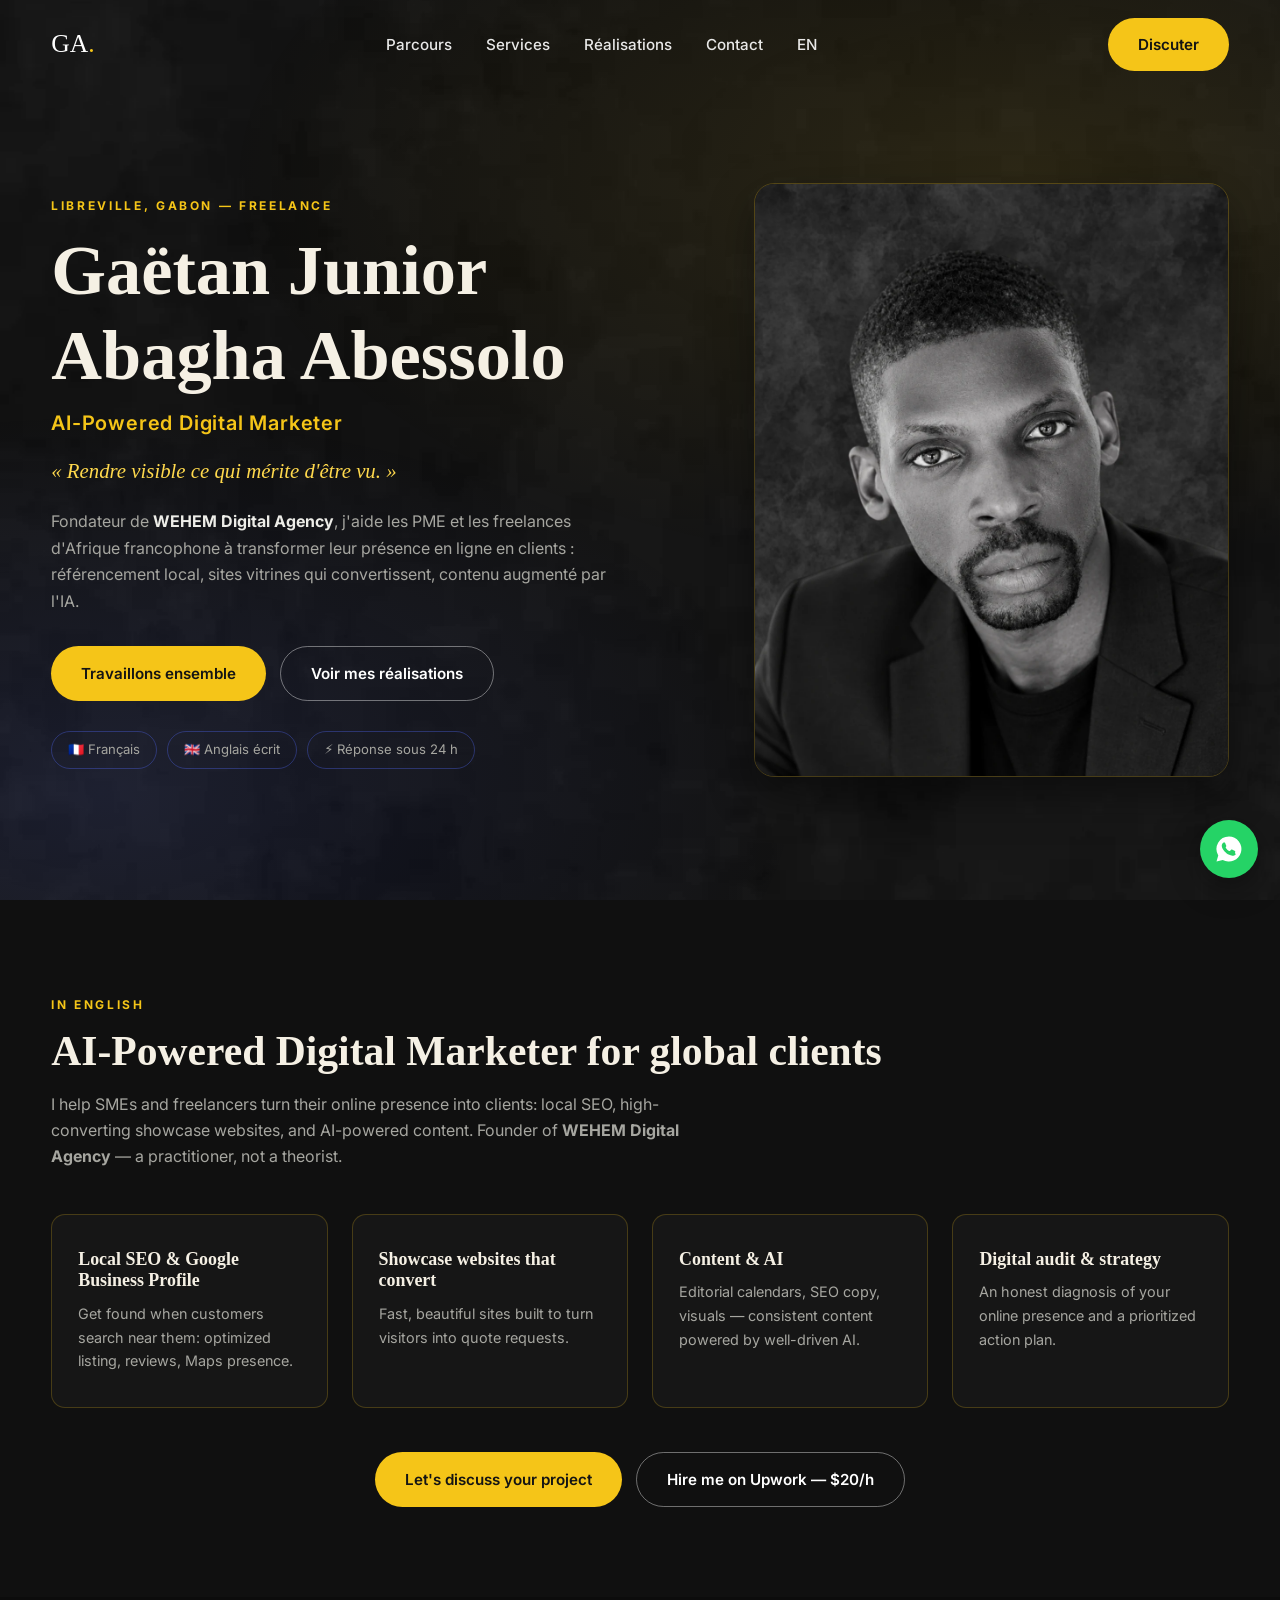
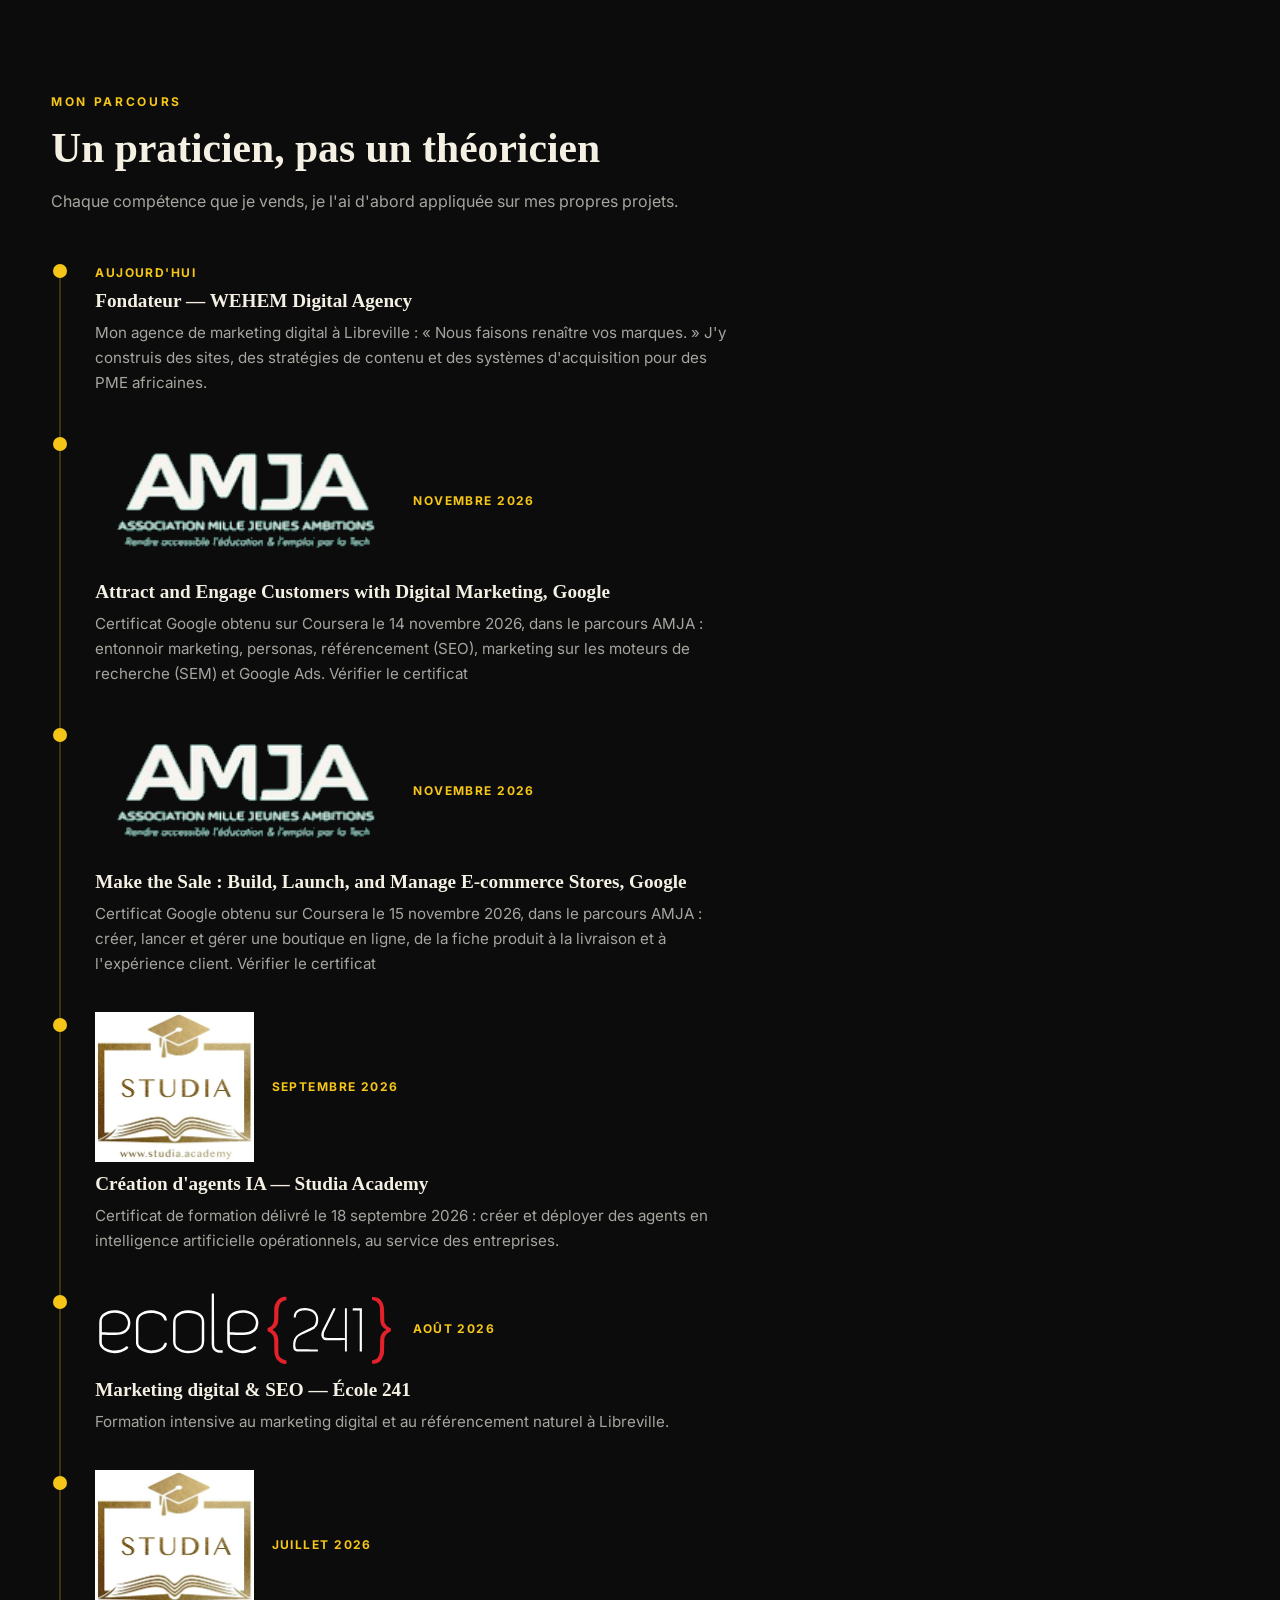
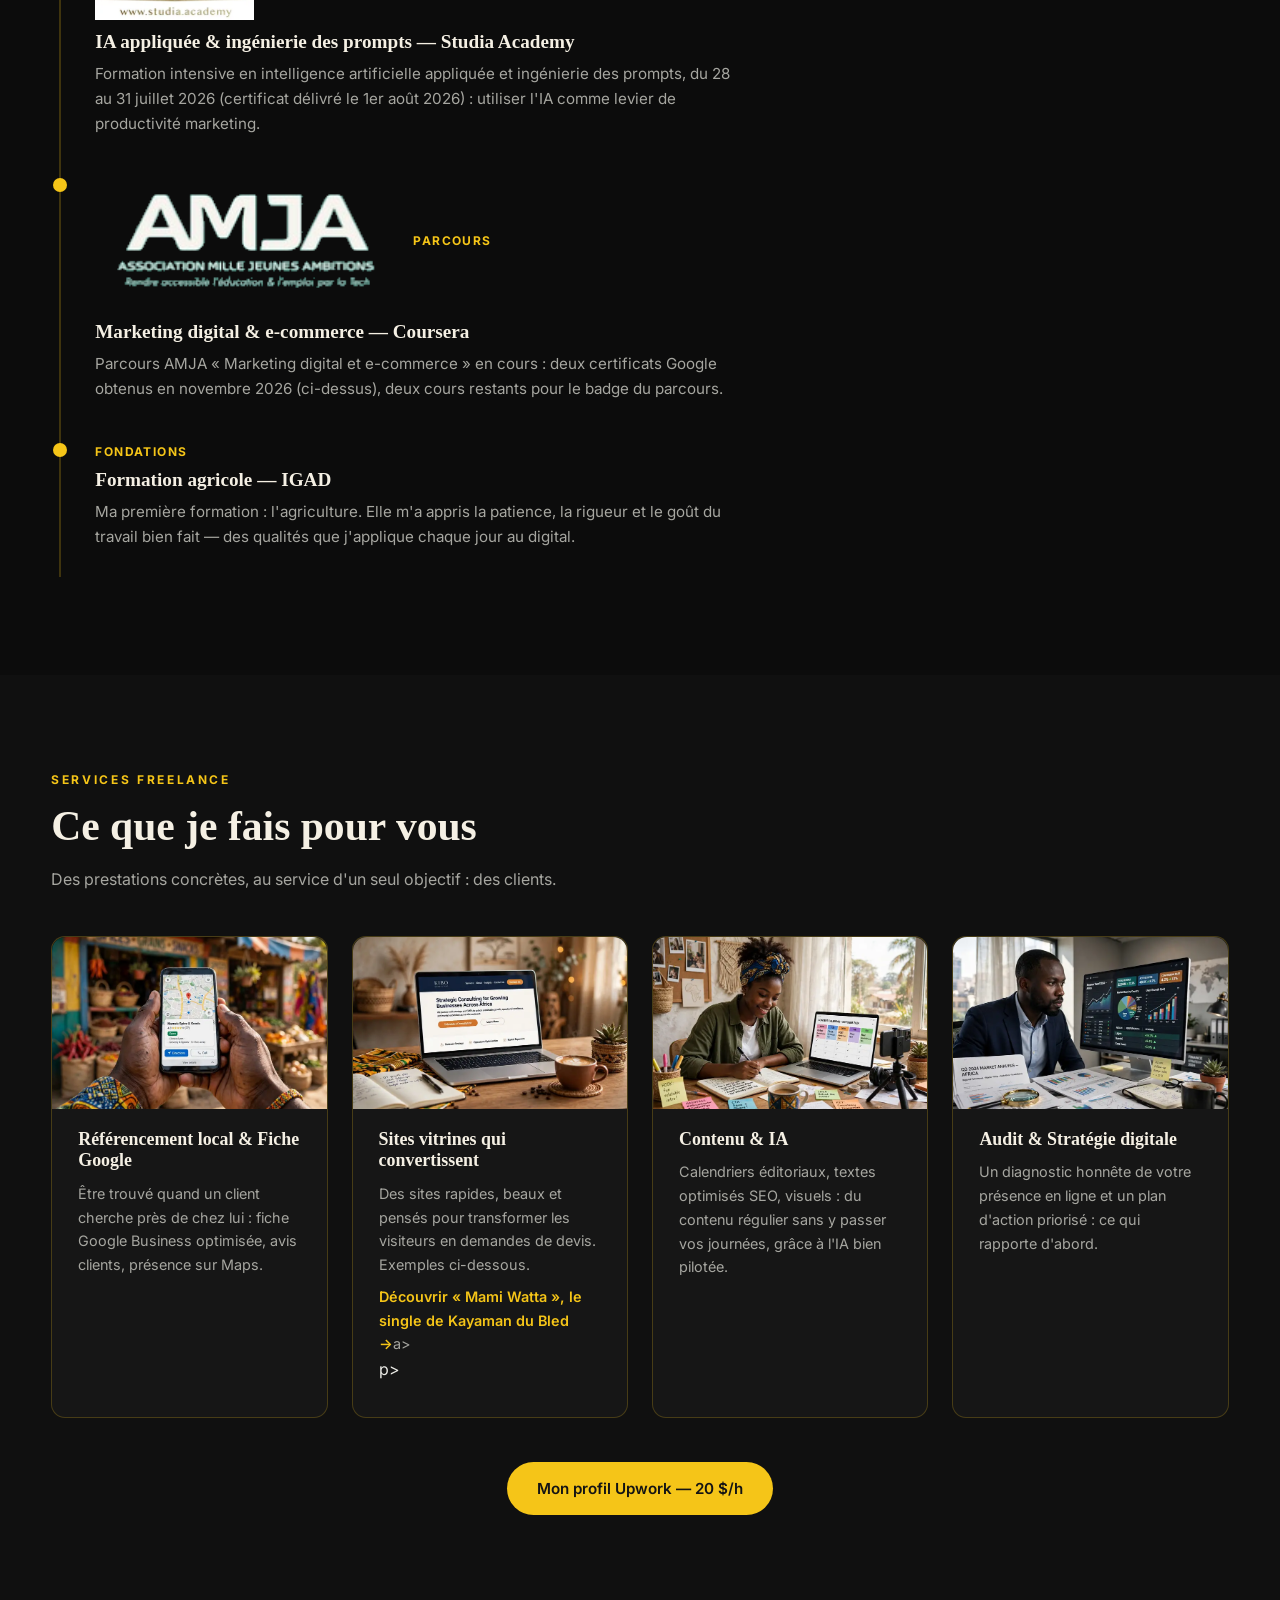
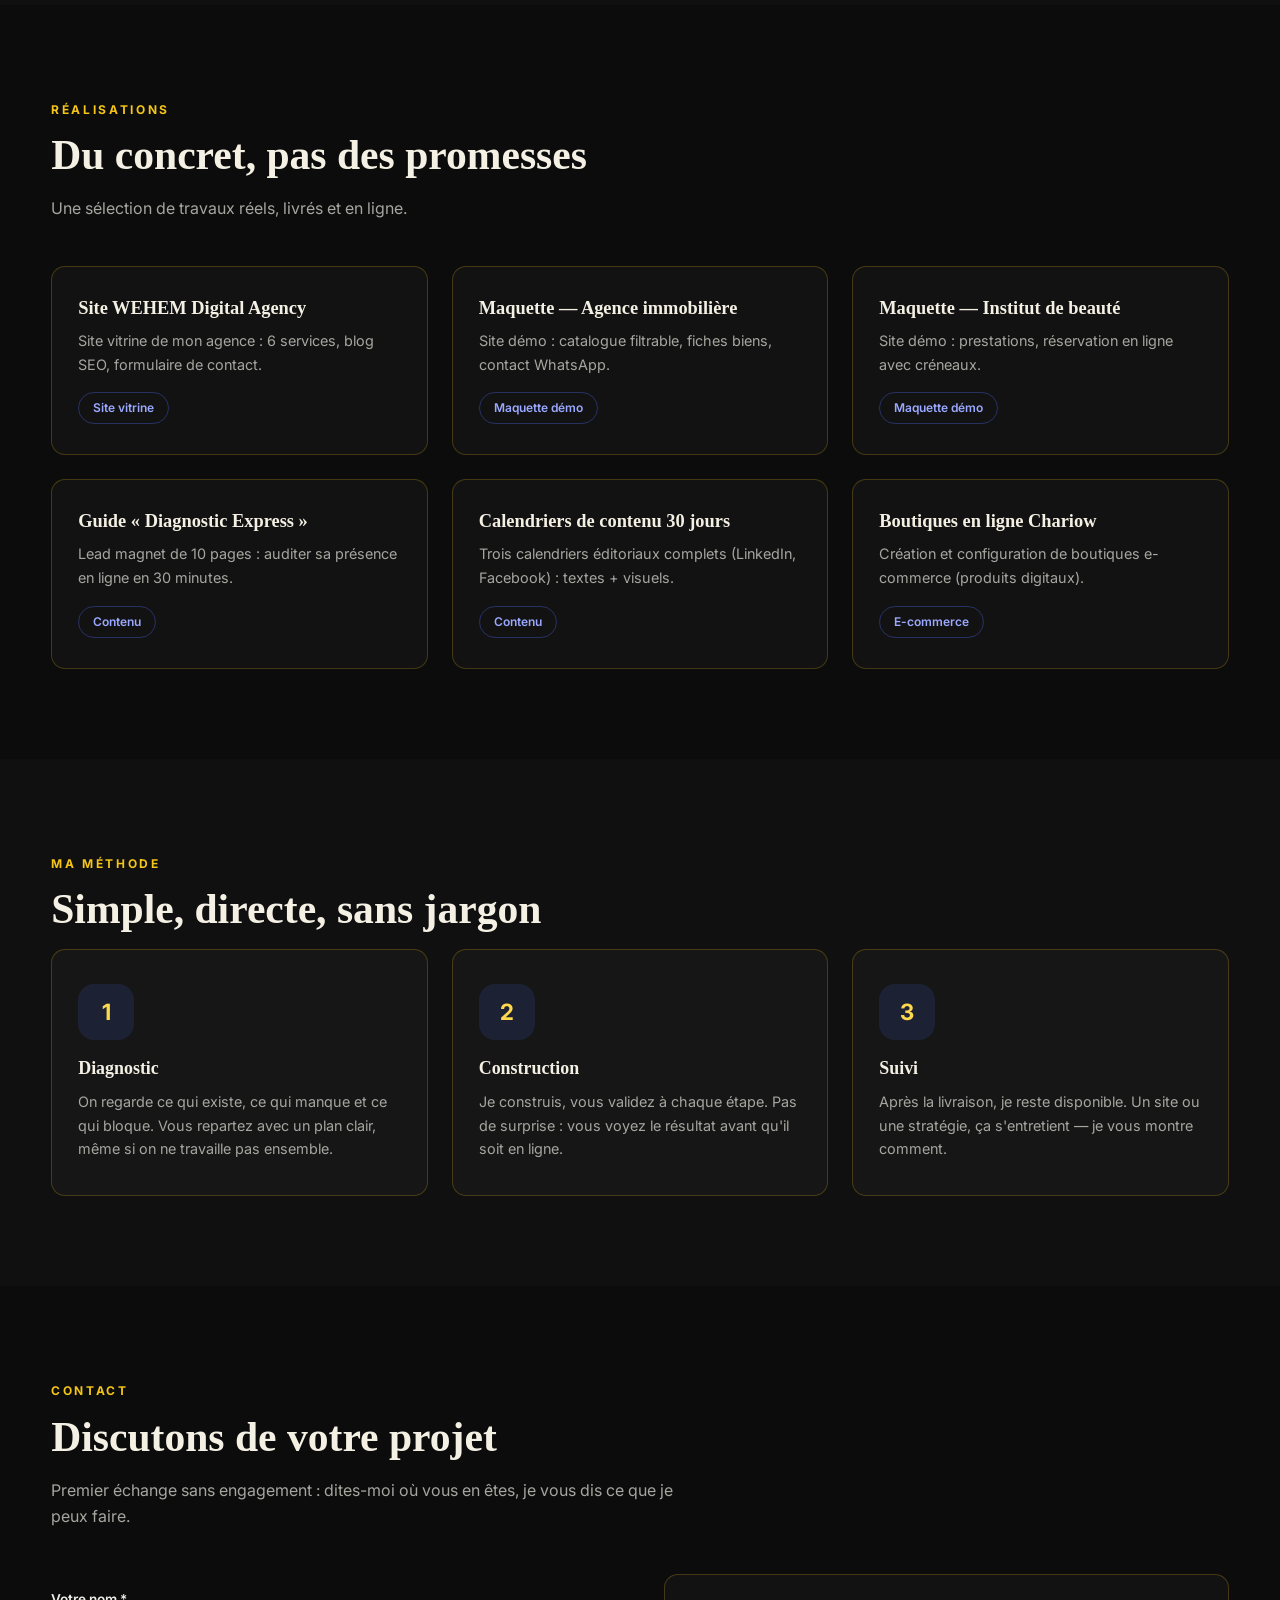
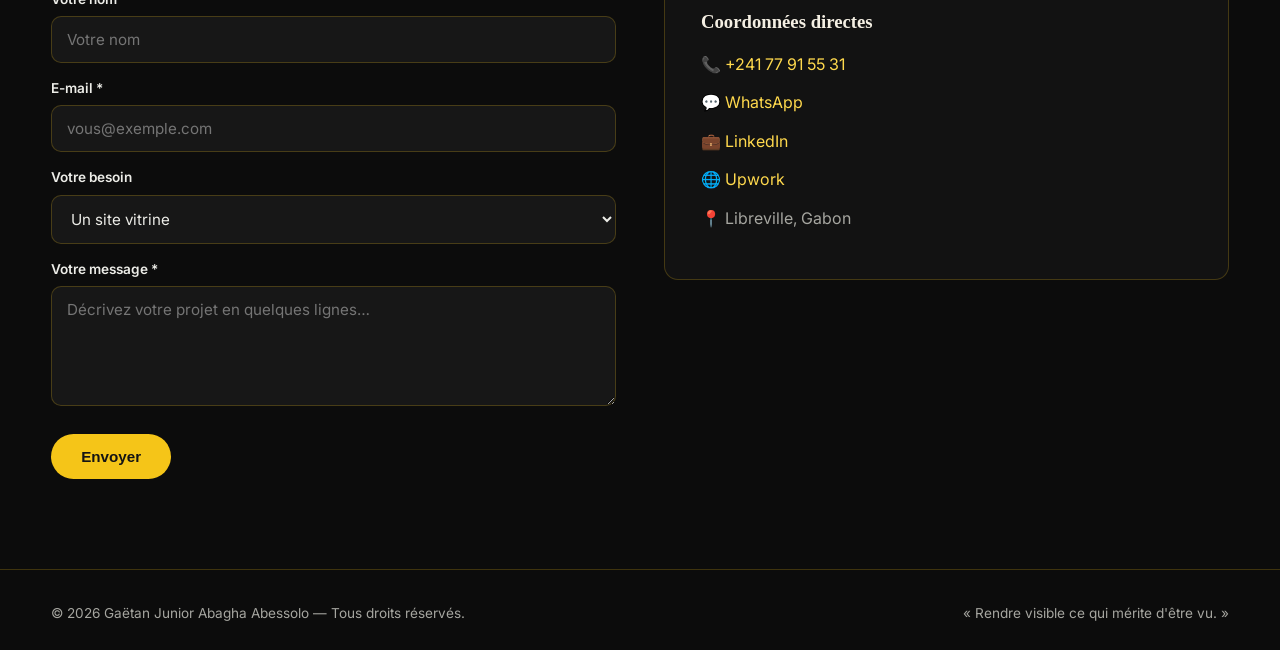
==== index.html @ 3e3335eb "Ajout des deux certificats Google (Coursera) au parcours" ====
<!DOCTYPE html>
<html lang="fr">
<head>
<!-- Google tag (gtag.js) -->
<script async src="https://www.googletagmanager.com/gtag/js?id=G-8G37X3VCRZ"></script>
<script>
  window.dataLayer = window.dataLayer || [];
  function gtag(){dataLayer.push(arguments);}
  gtag('js', new Date());

  gtag('config', 'G-8G37X3VCRZ');
</script>
<meta charset="UTF-8">
<meta name="viewport" content="width=device-width, initial-scale=1.0">
<title>Gaëtan Junior Abagha Abessolo — AI-Powered Digital Marketer</title>
<meta name="description" content="Gaëtan Junior Abagha Abessolo, AI-Powered Digital Marketer à Libreville (Gabon). Fondateur de WEHEM Digital Agency. Référencement local, sites vitrines, contenu & IA.">
<meta property="og:type" content="website">
<meta property="og:url" content="https://juniorberger.github.io/">
<meta property="og:title" content="Gaëtan Junior Abagha Abessolo — AI-Powered Digital Marketer">
<meta property="og:description" content="AI-Powered Digital Marketer à Libreville (Gabon). Référencement local, sites vitrines qui convertissent, contenu & IA. Fondateur de WEHEM Digital Agency.">
<meta property="og:image" content="https://juniorberger.github.io/images/portrait.webp">
<meta name="twitter:card" content="summary_large_image">
<meta name="twitter:title" content="Gaëtan Junior Abagha Abessolo — AI-Powered Digital Marketer">
<meta name="twitter:description" content="AI-Powered Digital Marketer à Libreville (Gabon). Référencement local, sites vitrines qui convertissent, contenu & IA.">
<meta name="twitter:image" content="https://juniorberger.github.io/images/portrait.webp">
<link rel="preconnect" href="https://fonts.googleapis.com">
<link rel="preconnect" href="https://fonts.gstatic.com" crossorigin>
<link href="https://fonts.googleapis.com/css2?family=Recoleta:wght@500;600;700&family=Inter:wght@400;500;600;700&display=swap" rel="stylesheet">
<link rel="stylesheet" href="styles.css">
<noscript><style>.reveal{opacity:1!important;transform:none!important}</style></noscript>
</head>
<body>

<header class="header" id="header">
  <div class="container">
    <a href="#accueil" class="logo">GA<span>.</span></a>
    <nav class="nav" id="nav">
      <a href="#parcours">Parcours</a>
      <a href="#services">Services</a>
      <a href="#realisations">Réalisations</a>
      <a href="#contact">Contact</a>
      <a href="#english">EN</a>
    </nav>
    <div class="header-cta">
      <a class="btn btn--or" href="https://wa.me/24107915531" target="_blank" rel="noopener">Discuter</a>
      <button class="burger" id="burger" aria-label="Menu"><span></span><span></span><span></span></button>
    </div>
  </div>
</header>

<main>
<section class="hero" id="accueil">
  <div class="container hero-grille">
    <div class="hero-texte">
      <span class="kicker">Libreville, Gabon — Freelance</span>
      <h1>Gaëtan Junior<br>Abagha Abessolo</h1>
      <p class="hero-titre">AI-Powered Digital Marketer</p>
      <p class="hero-promesse">« Rendre visible ce qui mérite d'être vu. »</p>
      <p class="hero-desc">Fondateur de <strong>WEHEM Digital Agency</strong>, j'aide les PME et les freelances
      d'Afrique francophone à transformer leur présence en ligne en clients :
      référencement local, sites vitrines qui convertissent, contenu augmenté par l'IA.</p>
      <div class="hero-cta">
        <a class="btn btn--or" href="https://wa.me/24107915531" target="_blank" rel="noopener">Travaillons ensemble</a>
        <a class="btn btn--ghost-light" href="#realisations">Voir mes réalisations</a>
      </div>
      <div class="hero-badges">
        <span>🇫🇷 Français</span><span>🇬🇧 Anglais écrit</span><span>⚡ Réponse sous 24 h</span>
      </div>
    </div>
    <div class="hero-photo reveal">
      <img src="images/portrait.webp" alt="Gaëtan Junior Abagha Abessolo" fetchpriority="high">
    </div>
  </div>
</section>


<section class="section section--alt" id="english">
  <div class="container">
    <span class="kicker reveal">In English</span>
    <h2 class="titre-section reveal">AI-Powered Digital Marketer for global clients</h2>
    <p class="sous-titre reveal">I help SMEs and freelancers turn their online presence into clients: local SEO, high-converting showcase websites, and AI-powered content. Founder of <strong>WEHEM Digital Agency</strong> &mdash; a practitioner, not a theorist.</p>
    <div class="grille-services">
      <div class="service reveal">
        <h3>Local SEO &amp; Google Business Profile</h3>
        <p>Get found when customers search near them: optimized listing, reviews, Maps presence.</p>
      </div>
      <div class="service reveal">
        <h3>Showcase websites that convert</h3>
        <p>Fast, beautiful sites built to turn visitors into quote requests.</p>
      </div>
      <div class="service reveal">
        <h3>Content &amp; AI</h3>
        <p>Editorial calendars, SEO copy, visuals &mdash; consistent content powered by well-driven AI.</p>
      </div>
      <div class="service reveal">
        <h3>Digital audit &amp; strategy</h3>
        <p>An honest diagnosis of your online presence and a prioritized action plan.</p>
      </div>
    </div>
    <div class="centre reveal" style="display:flex;gap:14px;justify-content:center;flex-wrap:wrap">
      <a class="btn btn--or" href="https://wa.me/24107915531" target="_blank" rel="noopener">Let&apos;s discuss your project</a>
      <a class="btn btn--ghost-light" href="https://www.upwork.com/freelancers/~0172870caa1b74c780" target="_blank" rel="noopener">Hire me on Upwork &mdash; $20/h</a>
    </div>
  </div>
</section>

<section class="section" id="parcours">
  <div class="container">
    <span class="kicker reveal">Mon parcours</span>
    <h2 class="titre-section reveal">Un praticien, pas un théoricien</h2>
    <p class="sous-titre reveal">Chaque compétence que je vends, je l'ai d'abord appliquée sur mes propres projets.</p>
    <div class="timeline">
      <div class="etape reveal">
        <span class="etape-date">Aujourd'hui</span>
        <h3>Fondateur — WEHEM Digital Agency</h3>
        <p>Mon agence de marketing digital à Libreville : « Nous faisons renaître vos marques. »
        J'y construis des sites, des stratégies de contenu et des systèmes d'acquisition pour des PME africaines.</p>
      </div>
      <div class="etape reveal">
        <div class="etape-head">
          <img class="etape-logo etape-logo--amja" src="images/logo-amja.png" loading="lazy" decoding="async" alt="AMJA — Association Mille Jeunes Ambitions">
          <span class="etape-date">Novembre 2026</span>
        </div>
        <h3>Attract and Engage Customers with Digital Marketing, Google</h3>
        <p>Certificat Google obtenu sur Coursera le 14 novembre 2026, dans le parcours AMJA : entonnoir marketing, personas, référencement (SEO), marketing sur les moteurs de recherche (SEM) et Google Ads. <a href="https://www.coursera.org/account/accomplishments/records/2HQ1D7YDTVER" target="_blank" rel="noopener">Vérifier le certificat</a></p>
      </div>
      <div class="etape reveal">
        <div class="etape-head">
          <img class="etape-logo etape-logo--amja" src="images/logo-amja.png" loading="lazy" decoding="async" alt="AMJA — Association Mille Jeunes Ambitions">
          <span class="etape-date">Novembre 2026</span>
        </div>
        <h3>Make the Sale : Build, Launch, and Manage E-commerce Stores, Google</h3>
        <p>Certificat Google obtenu sur Coursera le 15 novembre 2026, dans le parcours AMJA : créer, lancer et gérer une boutique en ligne, de la fiche produit à la livraison et à l'expérience client. <a href="https://coursera.org/verify/OB70S1G106I2" target="_blank" rel="noopener">Vérifier le certificat</a></p>
      </div>
      <div class="etape reveal">
        <div class="etape-head">
          <img class="etape-logo etape-logo--studia" src="images/logo-studia.webp" loading="lazy" decoding="async" alt="Studia Academy">
          <span class="etape-date">Septembre 2026</span>
        </div>
        <h3>Création d'agents IA — Studia Academy</h3>
        <p>Certificat de formation délivré le 18 septembre 2026 : créer et déployer des agents en intelligence artificielle opérationnels, au service des entreprises.</p>
      </div>
      <div class="etape reveal">
        <div class="etape-head">
          <img class="etape-logo etape-logo--ecole" src="images/logo-ecole241.svg" loading="lazy" decoding="async" alt="École 241">
          <span class="etape-date">Août 2026</span>
        </div>
        <h3>Marketing digital &amp; SEO — École 241</h3>
        <p>Formation intensive au marketing digital et au référencement naturel à Libreville.</p>
      </div>
      <div class="etape reveal">
        <div class="etape-head">
          <img class="etape-logo etape-logo--studia" src="images/logo-studia.webp" loading="lazy" decoding="async" alt="Studia Academy">
          <span class="etape-date">Juillet 2026</span>
        </div>
        <h3>IA appliquée &amp; ingénierie des prompts — Studia Academy</h3>
        <p>Formation intensive en intelligence artificielle appliquée et ingénierie des prompts, du 28 au 31 juillet 2026 (certificat délivré le 1er août 2026) : utiliser l'IA comme levier de productivité marketing.</p>
      </div>
      <div class="etape reveal">
        <div class="etape-head">
          <img class="etape-logo etape-logo--amja" src="images/logo-amja.png" loading="lazy" decoding="async" alt="AMJA — Association Mille Jeunes Ambitions">
          <span class="etape-date">Parcours</span>
        </div>
        <h3>Marketing digital &amp; e-commerce — Coursera</h3>
        <p>Parcours AMJA « Marketing digital et e-commerce » en cours : deux certificats Google obtenus en novembre 2026 (ci-dessus), deux cours restants pour le badge du parcours.</p>
      </div>
      <div class="etape reveal">
        <span class="etape-date">Fondations</span>
        <h3>Formation agricole — IGAD</h3>
        <p>Ma première formation : l'agriculture. Elle m'a appris la patience, la rigueur et le goût du travail bien fait —
        des qualités que j'applique chaque jour au digital.</p>
      </div>
    </div>
  </div>
</section>

<section class="section section--alt" id="services">
  <div class="container">
    <span class="kicker reveal">Services freelance</span>
    <h2 class="titre-section reveal">Ce que je fais pour vous</h2>
    <p class="sous-titre reveal">Des prestations concrètes, au service d'un seul objectif : des clients.</p>
    <div class="grille-services">
      <div class="service reveal">
        <img class="service-img" src="images/service-referencement-local.webp" loading="lazy" decoding="async" alt="Fiche Google Business d'un commerce affichée sur smartphone">
        <h3>Référencement local &amp; Fiche Google</h3>
        <p>Être trouvé quand un client cherche près de chez lui : fiche Google Business optimisée, avis clients, présence sur Maps.</p>
      </div>
      <div class="service reveal">
        <img class="service-img" src="images/service-sites-vitrines.webp" loading="lazy" decoding="async" alt="Site vitrine élégant affiché sur un ordinateur portable">
        <h3>Sites vitrines qui convertissent</h3>
        <p>Des sites rapides, beaux et pensés pour transformer les visiteurs en demandes de devis. Exemples ci-dessous.</p>
        <p style="margin-top:8px"><a href="site-vitrine/" style="color:var(--or);font-weight:600;text-decoration:none">Découvrir « Mami Watta », le single de Kayaman du Bled →</a>a></p>p>
      </div>
      <div class="service reveal">
        <img class="service-img" src="images/service-contenu-ia.webp" loading="lazy" decoding="async" alt="Créatrice de contenu préparant son calendrier éditorial">
        <h3>Contenu &amp; IA</h3>
        <p>Calendriers éditoriaux, textes optimisés SEO, visuels : du contenu régulier sans y passer vos journées, grâce à l'IA bien pilotée.</p>
      </div>
      <div class="service reveal">
        <img class="service-img" src="images/service-audit-strategie.webp" loading="lazy" decoding="async" alt="Analyse de tableaux de bord et rapports pour un audit digital">
        <h3>Audit &amp; Stratégie digitale</h3>
        <p>Un diagnostic honnête de votre présence en ligne et un plan d'action priorisé : ce qui rapporte d'abord.</p>
      </div>
    </div>
    <div class="centre reveal">
      <a class="btn btn--or" href="https://www.upwork.com/freelancers/~0172870caa1b74c780" target="_blank" rel="noopener">Mon profil Upwork — 20 $/h</a>
    </div>
  </div>
</section>

<section class="section" id="realisations">
  <div class="container">
    <span class="kicker reveal">Réalisations</span>
    <h2 class="titre-section reveal">Du concret, pas des promesses</h2>
    <p class="sous-titre reveal">Une sélection de travaux réels, livrés et en ligne.</p>
    <div class="grille-reas">
      <a class="rea reveal" href="https://wehem-agency.github.io/" target="_blank" rel="noopener">
        <h3>Site WEHEM Digital Agency</h3>
        <p>Site vitrine de mon agence : 6 services, blog SEO, formulaire de contact.</p>
        <span class="rea-tag">Site vitrine</span>
      </a>
      <a class="rea reveal" href="https://wehem-digital-agency.github.io/demo-ebene-immobilier/" target="_blank" rel="noopener">
        <h3>Maquette — Agence immobilière</h3>
        <p>Site démo : catalogue filtrable, fiches biens, contact WhatsApp.</p>
        <span class="rea-tag">Maquette démo</span>
      </a>
      <a class="rea reveal" href="https://wehem-digital-agency.github.io/demo-eclat-ivoire/" target="_blank" rel="noopener">
        <h3>Maquette — Institut de beauté</h3>
        <p>Site démo : prestations, réservation en ligne avec créneaux.</p>
        <span class="rea-tag">Maquette démo</span>
      </a>
      <a class="rea reveal" href="https://app.notion.com/p/3f47427028e781109626d03c3f8666cd" target="_blank" rel="noopener">
        <h3>Guide « Diagnostic Express »</h3>
        <p>Lead magnet de 10 pages : auditer sa présence en ligne en 30 minutes.</p>
        <span class="rea-tag">Contenu</span>
      </a>
      <a class="rea reveal" href="https://app.notion.com/p/3f47427028e781269b32f38be86abf69" target="_blank" rel="noopener">
        <h3>Calendriers de contenu 30 jours</h3>
        <p>Trois calendriers éditoriaux complets (LinkedIn, Facebook) : textes + visuels.</p>
        <span class="rea-tag">Contenu</span>
      </a>
      <a class="rea reveal" href="https://ikwyybfr.mychariow.online" target="_blank" rel="noopener">
        <h3>Boutiques en ligne Chariow</h3>
        <p>Création et configuration de boutiques e-commerce (produits digitaux).</p>
        <span class="rea-tag">E-commerce</span>
      </a>
    </div>
  </div>
</section>

<section class="section section--alt">
  <div class="container">
    <span class="kicker reveal">Ma méthode</span>
    <h2 class="titre-section reveal">Simple, directe, sans jargon</h2>
    <div class="grille-services grille-3">
      <div class="service reveal">
        <div class="service-icone">1</div>
        <h3>Diagnostic</h3>
        <p>On regarde ce qui existe, ce qui manque et ce qui bloque. Vous repartez avec un plan clair, même si on ne travaille pas ensemble.</p>
      </div>
      <div class="service reveal">
        <div class="service-icone">2</div>
        <h3>Construction</h3>
        <p>Je construis, vous validez à chaque étape. Pas de surprise : vous voyez le résultat avant qu'il soit en ligne.</p>
      </div>
      <div class="service reveal">
        <div class="service-icone">3</div>
        <h3>Suivi</h3>
        <p>Après la livraison, je reste disponible. Un site ou une stratégie, ça s'entretient — je vous montre comment.</p>
      </div>
    </div>
  </div>
</section>

<section class="section" id="contact">
  <div class="container">
    <span class="kicker reveal">Contact</span>
    <h2 class="titre-section reveal">Discutons de votre projet</h2>
    <p class="sous-titre reveal">Premier échange sans engagement : dites-moi où vous en êtes, je vous dis ce que je peux faire.</p>
    <div class="contact-grille">
      <form class="formulaire reveal" id="form-contact" action="https://formsubmit.co/ajax/abaghaabessolo@gmail.com" method="POST">
        <input type="text" name="_honey" style="display:none" tabindex="-1" autocomplete="off">
        <label for="c-nom">Votre nom *</label>
        <input id="c-nom" name="nom" type="text" required placeholder="Votre nom">
        <label for="c-email">E-mail *</label>
        <input id="c-email" name="email" type="email" required placeholder="vous@exemple.com">
        <label for="c-besoin">Votre besoin</label>
        <select id="c-besoin" name="besoin">
          <option>Un site vitrine</option>
          <option>Référencement / Fiche Google</option>
          <option>Contenu &amp; réseaux sociaux</option>
          <option>Audit de ma présence en ligne</option>
          <option>Autre projet</option>
        </select>
        <label for="c-msg">Votre message *</label>
        <textarea id="c-msg" name="message" required placeholder="Décrivez votre projet en quelques lignes…"></textarea>
        <button class="btn btn--or" type="submit" style="margin-top:20px">Envoyer</button>
        <p class="form-ok">✓ Message envoyé ! Je vous réponds sous 24 h ouvrées.</p>
        <p class="form-erreur">✕ L'envoi a échoué. Écrivez-moi directement sur <a href="https://wa.me/24107915531" target="_blank" rel="noopener" style="color:var(--or-clair);text-decoration:underline">WhatsApp</a>.</p>
      </form>
      <div class="reveal">
        <div class="coordonnees">
          <h3>Coordonnées directes</h3>
          <p>📞 <a href="tel:+24177915531">+241 77 91 55 31</a></p>
          <p>💬 <a href="https://wa.me/24107915531" target="_blank" rel="noopener">WhatsApp</a></p>
          <p>💼 <a href="https://www.linkedin.com/in/ga%C3%ABtan-junior-abagha-abessolo-7a0b511a5" target="_blank" rel="noopener">LinkedIn</a></p>
          <p>🌐 <a href="https://www.upwork.com/freelancers/~0172870caa1b74c780" target="_blank" rel="noopener">Upwork</a></p>
          <p>📍 Libreville, Gabon</p>
        </div>
      </div>
    </div>
  </div>
</section>
</main>

<footer>
  <div class="container">
    <div class="footer-bas">
      <span>© <span id="annee"></span> Gaëtan Junior Abagha Abessolo — Tous droits réservés.</span>
      <span>« Rendre visible ce qui mérite d'être vu. »</span>
    </div>
  </div>
</footer>

<a class="whatsapp-float" href="https://wa.me/24107915531" target="_blank" rel="noopener" aria-label="WhatsApp">
  <svg width="30" height="30" viewBox="0 0 24 24" fill="#fff"><path d="M12 2a10 10 0 0 0-8.6 15.1L2 22l5-1.3A10 10 0 1 0 12 2zm5.4 14.1c-.2.6-1.3 1.2-1.8 1.2-.5.1-1 .2-3.4-.7-2.9-1.2-4.7-4.1-4.9-4.3-.1-.2-1.1-1.5-1.1-2.9s.7-2 1-2.3c.2-.3.5-.3.7-.3h.5c.2 0 .4 0 .6.5s.8 1.9.8 2c.1.1.1.3 0 .5-.3.6-.6.8-.4 1.1.7 1.2 1.6 2 2.8 2.6.3.2.5.1.7-.1l.8-.9c.2-.3.4-.2.7-.1l2 1c.3.1.5.2.6.4 0 .1 0 .5-.2 1.3z"/></svg>
</a>

<script src="app.js"></script>
</body>
</html>
---- styles.css ----
/* Site branding — Gaëtan Junior Abagha Abessolo */
:root{
  --fond:#0D0D0D; --fond-2:#141414; --or:#F5C518; --or-clair:#FFD94D;
  --bleu:#4C63E8; --bleu-clair:#9AA8FF; --bleu-doux:rgba(76,99,232,.14); --bleu-bord:rgba(76,99,232,.38);
  --creme:#F5F0E4; --blanc:#ffffff; --texte:#EDEDE8; --gris:#A6A6A0;
  --bord:rgba(245,197,24,.22); --ombre:0 18px 45px rgba(0,0,0,.45);
  --rayon:14px; --font-titre:'Recoleta',Georgia,serif; --font-texte:'Inter',system-ui,sans-serif;
}
*{margin:0;padding:0;box-sizing:border-box}
html{scroll-behavior:smooth;scroll-padding-top:84px}
a:focus-visible,button:focus-visible{outline:2px solid var(--or);outline-offset:3px;border-radius:6px}
body{font-family:var(--font-texte);color:var(--texte);background:var(--fond);line-height:1.65;font-size:16px}
img{max-width:100%;display:block}
body::before{content:"";position:fixed;inset:0;z-index:0;pointer-events:none;
  background:url('images/texture-fond.webp') center/cover no-repeat;opacity:.85}
a{color:inherit;text-decoration:none}
.container{width:min(1180px,92%);margin:0 auto}
h1,h2,h3{font-family:var(--font-titre);line-height:1.2;color:var(--creme)}
.section{padding:90px 0;position:relative;z-index:1;background:rgba(13,13,13,.45)}
.section--alt{background:rgba(20,20,20,.45)}
.kicker{display:inline-block;text-transform:uppercase;letter-spacing:.22em;font-size:.75rem;color:var(--or);font-weight:700;margin-bottom:12px}
.titre-section{font-size:clamp(1.7rem,3.4vw,2.6rem);margin-bottom:14px}
.sous-titre{color:var(--gris);max-width:640px;margin-bottom:44px}
.btn{display:inline-flex;align-items:center;gap:10px;padding:14px 30px;border-radius:999px;font-weight:600;border:none;cursor:pointer;transition:.25s;font-size:.95rem}
.btn--or{background:var(--or);color:#141414}
.btn--or:hover{background:var(--or-clair);transform:translateY(-2px)}
.btn--ghost-light{border:1.5px solid rgba(255,255,255,.4);color:#fff;background:transparent}
.btn--ghost-light:hover{border-color:var(--or);color:var(--or-clair)}
.centre{text-align:center;margin-top:44px}

/* Header */
.header{position:fixed;inset:0 0 auto 0;z-index:50;transition:.3s;padding:18px 0}
.header .container{display:flex;align-items:center;justify-content:space-between}
.header--scrolled{background:rgba(13,13,13,.94);backdrop-filter:blur(10px);box-shadow:0 4px 24px rgba(0,0,0,.4);padding:12px 0}
.logo{font-family:var(--font-titre);font-size:1.6rem;color:#fff}
.logo span{color:var(--or)}
.nav{display:flex;gap:34px;align-items:center}
.nav a{color:#fff;font-weight:500;font-size:.95rem;position:relative;opacity:.9}
.nav a::after{content:"";position:absolute;left:0;bottom:-6px;width:0;height:2px;background:var(--or);transition:.25s}
.nav a:hover::after{width:100%}
.header-cta{display:flex;gap:12px;align-items:center}
.burger{display:none;background:none;border:none;cursor:pointer;flex-direction:column;gap:5px;padding:6px}
.burger span{width:26px;height:2.5px;background:#fff;border-radius:2px;transition:.3s}

/* Hero */
.hero{min-height:100vh;display:flex;align-items:center;padding:130px 0 70px;position:relative;overflow:hidden;z-index:1}
.hero::before{content:"";position:absolute;inset:0;background:radial-gradient(800px 400px at 80% 20%,rgba(245,197,24,.10),transparent),radial-gradient(700px 380px at 8% 88%,rgba(76,99,232,.12),transparent)}
.hero-grille{display:grid;grid-template-columns:1.15fr .85fr;gap:60px;align-items:center;position:relative}
.hero h1{font-size:clamp(2.6rem,5.5vw,4.4rem);margin-bottom:10px}
.hero-titre{color:var(--or);font-weight:600;font-size:1.25rem;letter-spacing:.04em;margin-bottom:14px}
.hero-promesse{font-family:var(--font-titre);font-style:italic;font-size:1.3rem;color:var(--or-clair);margin-bottom:20px}
.hero-desc{color:var(--gris);max-width:560px;margin-bottom:32px}
.hero-desc strong{color:var(--texte)}
.hero-cta{display:flex;gap:14px;flex-wrap:wrap;margin-bottom:30px}
.hero-badges{display:flex;gap:10px;flex-wrap:wrap}
.hero-badges span{font-size:.82rem;border:1px solid var(--bleu-bord);border-radius:999px;padding:7px 16px;color:var(--gris)}
.hero-photo img{border-radius:20px;box-shadow:var(--ombre);border:1px solid var(--bord);aspect-ratio:4/5;object-fit:cover;width:100%}

/* Timeline */
.timeline{position:relative;max-width:760px}
.timeline::before{content:"";position:absolute;left:8px;top:8px;bottom:8px;width:2px;background:var(--bord)}
.etape{position:relative;padding:0 0 36px 44px}
.etape::before{content:"";position:absolute;left:2px;top:6px;width:14px;height:14px;border-radius:50%;background:var(--or)}
.etape-date{display:inline-block;font-size:.75rem;font-weight:700;text-transform:uppercase;letter-spacing:.12em;color:var(--or);margin-bottom:6px}
.etape-head{display:flex;align-items:center;justify-content:flex-start;gap:18px;margin-bottom:10px;flex-wrap:wrap}
.etape-head .etape-date{margin-bottom:0}
.etape-logo{display:block;height:auto;max-width:100%}
.etape-logo--ecole{width:300px}
.etape-logo--amja{width:300px}
.etape-logo--studia{height:150px;width:auto}
.etape h3{font-size:1.2rem;margin-bottom:8px}
.etape p{color:var(--gris);font-size:.95rem;max-width:640px}

/* Services */
.grille-services{display:grid;grid-template-columns:repeat(4,1fr);gap:24px}
.service{background:rgba(255,255,255,.03);border:1px solid var(--bord);border-radius:var(--rayon);padding:34px 26px;transition:.3s}
.service:hover{transform:translateY(-4px);border-color:var(--or);box-shadow:var(--ombre)}
.service-img{display:block;width:calc(100% + 52px);max-width:none;aspect-ratio:16/10;object-fit:cover;border-radius:var(--rayon) var(--rayon) 0 0;margin:-34px -26px 20px}
.service-icone{width:56px;height:56px;border-radius:16px;background:var(--bleu-doux);color:var(--or-clair);
  display:flex;align-items:center;justify-content:center;font-size:1.4rem;font-weight:700;margin-bottom:18px}
.service h3{font-size:1.12rem;margin-bottom:10px}
.service p{font-size:.9rem;color:var(--gris)}

/* Réalisations */
.grille-reas{display:grid;grid-template-columns:repeat(3,1fr);gap:24px}
.rea{display:block;background:rgba(255,255,255,.03);border:1px solid var(--bord);border-radius:var(--rayon);padding:30px 26px;transition:.3s}
.rea:hover{transform:translateY(-4px);border-color:var(--or);box-shadow:var(--ombre)}
.rea h3{font-size:1.15rem;margin-bottom:10px}
.rea p{font-size:.9rem;color:var(--gris);margin-bottom:16px}
.rea-tag{display:inline-block;font-size:.75rem;font-weight:600;color:var(--bleu-clair);border:1px solid var(--bleu-bord);border-radius:999px;padding:5px 14px}

/* Contact */
.contact-grille{display:grid;grid-template-columns:1fr 1fr;gap:48px;align-items:start}
.formulaire label{display:block;font-size:.85rem;font-weight:600;margin:14px 0 6px;color:var(--texte)}
.formulaire input,.formulaire select,.formulaire textarea{width:100%;padding:13px 15px;border:1.5px solid var(--bord);
  border-radius:10px;font-size:.95rem;font-family:var(--font-texte);outline:none;transition:.2s;background:rgba(255,255,255,.05);color:var(--texte)}
.formulaire select option{color:#141414}
.formulaire input:focus,.formulaire select:focus,.formulaire textarea:focus{border-color:var(--bleu)}
.formulaire textarea{min-height:120px;resize:vertical}
.form-ok{display:none;background:rgba(46,125,50,.18);border:1px solid #4caf50;color:#a5d6a7;border-radius:10px;padding:16px;margin-top:16px}
.form-erreur{display:none;background:rgba(198,40,40,.15);border:1px solid #e57373;color:#ef9a9a;border-radius:10px;padding:16px;margin-top:16px}
.grille-3{grid-template-columns:repeat(3,1fr)}
.coordonnees{background:rgba(255,255,255,.03);border:1px solid var(--bord);border-radius:var(--rayon);padding:36px}
.coordonnees h3{margin-bottom:18px}
.coordonnees p{margin-bottom:12px;color:var(--gris)}
.coordonnees a{color:var(--or-clair)}
.coordonnees a:hover{color:var(--or)}

/* Footer */
footer{border-top:1px solid var(--bord);padding:10px 0 26px;position:relative;z-index:1;background:rgba(13,13,13,.45)}
.footer-bas{display:flex;justify-content:space-between;gap:12px;flex-wrap:wrap;font-size:.85rem;color:var(--gris);padding-top:22px}

/* Divers */
.whatsapp-float{position:fixed;right:22px;bottom:22px;z-index:60;width:58px;height:58px;border-radius:50%;
  background:#25d366;display:flex;align-items:center;justify-content:center;box-shadow:0 10px 30px rgba(0,0,0,.35);transition:.25s}
.whatsapp-float:hover{transform:scale(1.1)}
.reveal{opacity:0;transform:translateY(28px);transition:opacity .7s,transform .7s}
.reveal.visible{opacity:1;transform:none}

@media(max-width:1024px){
  .grille-services{grid-template-columns:repeat(2,1fr)}
  .grille-services.grille-3{grid-template-columns:1fr}
  .grille-reas{grid-template-columns:repeat(2,1fr)}
  .hero-grille{grid-template-columns:1fr;gap:44px}
  .hero-photo{max-width:420px}
  .contact-grille{grid-template-columns:1fr}
}
@media(max-width:768px){
  .nav{position:fixed;inset:0 0 0 auto;width:min(320px,84vw);background:var(--fond-2);flex-direction:column;
    align-items:flex-start;padding:100px 36px;gap:26px;transform:translateX(100%);transition:.35s;border-left:1px solid var(--bord)}
  .nav.ouvert{transform:none}
  .nav a{font-size:1.1rem}
  .burger{display:flex;z-index:60}
  .burger.ouvert span:nth-child(1){transform:translateY(7.5px) rotate(45deg)}
  .burger.ouvert span:nth-child(2){opacity:0}
  .burger.ouvert span:nth-child(3){transform:translateY(-7.5px) rotate(-45deg)}
  .header-cta .btn{display:none}
  .grille-services,.grille-reas{grid-template-columns:1fr}
  .section{padding:64px 0}
  .etape-logo--ecole,.etape-logo--amja{width:200px}
  .etape-logo--studia{height:110px}
}

::selection{background:var(--or);color:#141414}

@media (prefers-reduced-motion: reduce){
  html{scroll-behavior:auto}
  *,*::before,*::after{transition:none!important;animation:none!important}
  .reveal{opacity:1!important;transform:none!important}
}
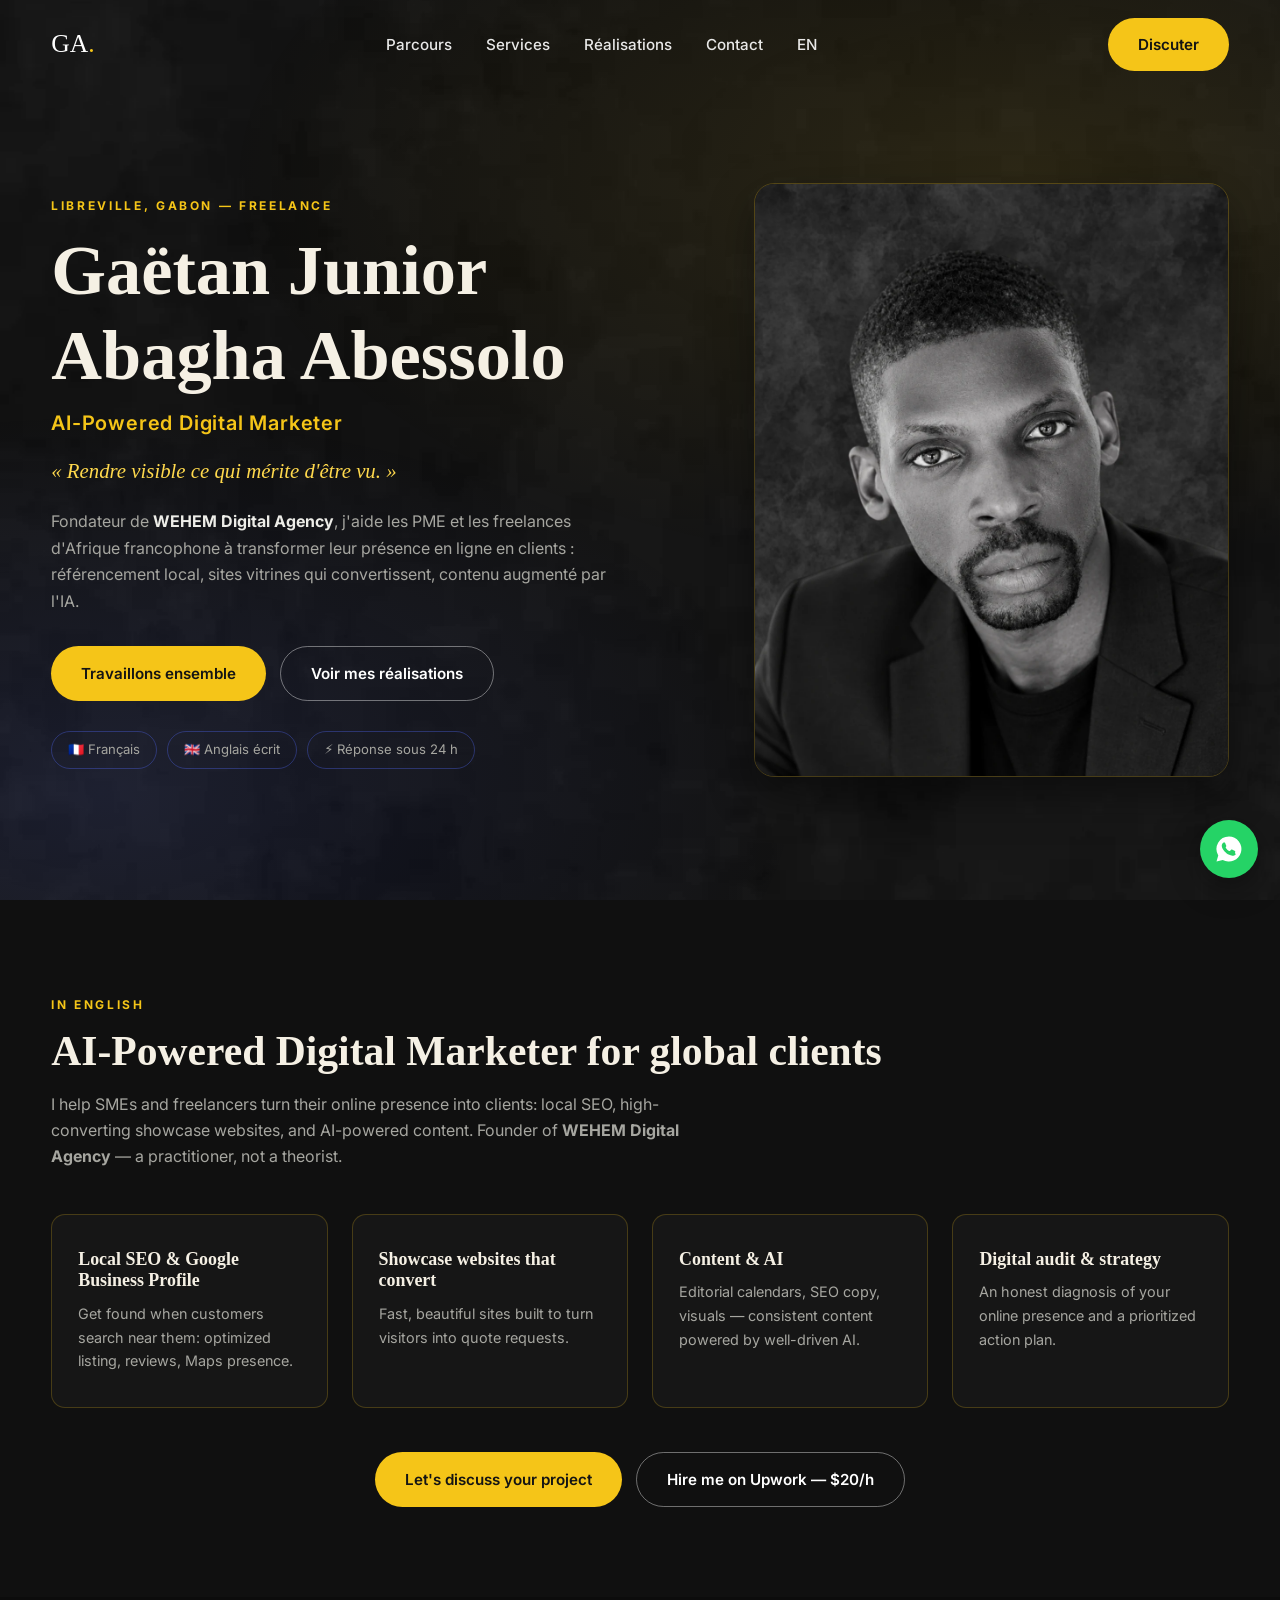
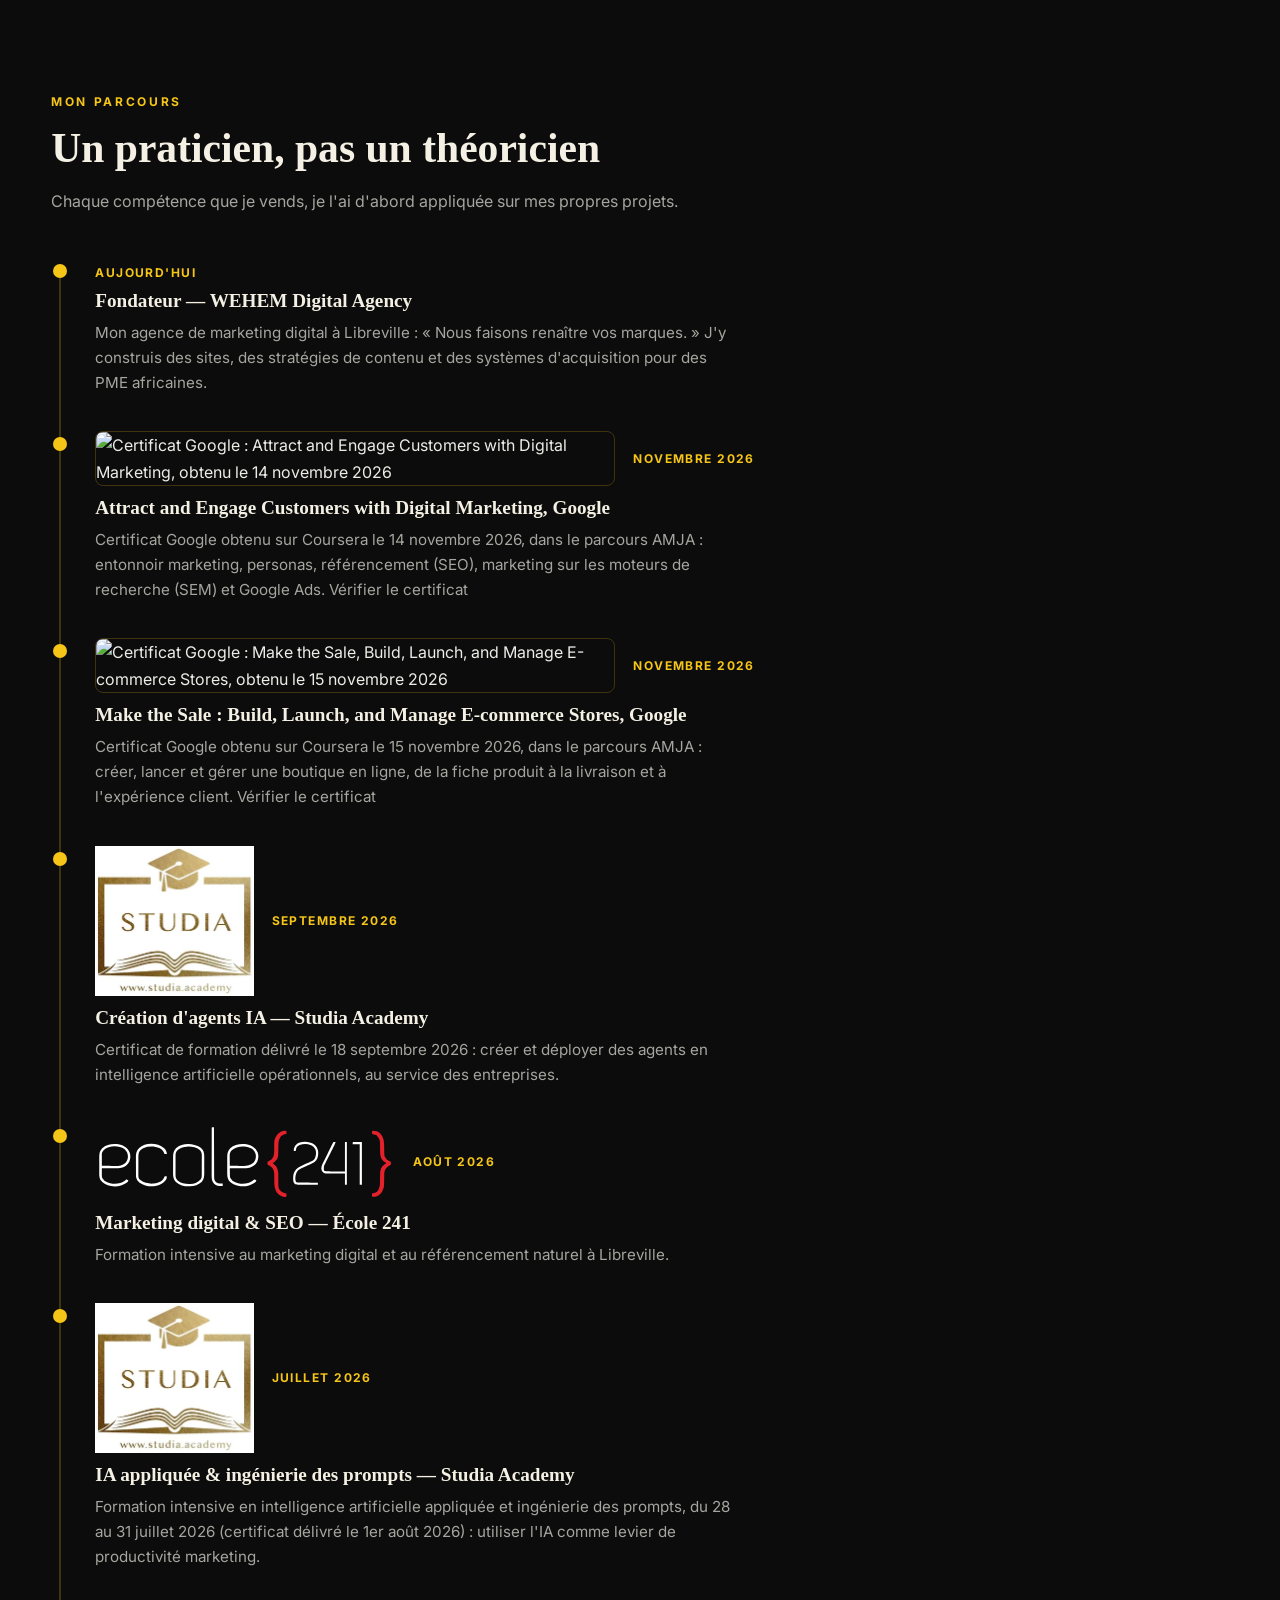
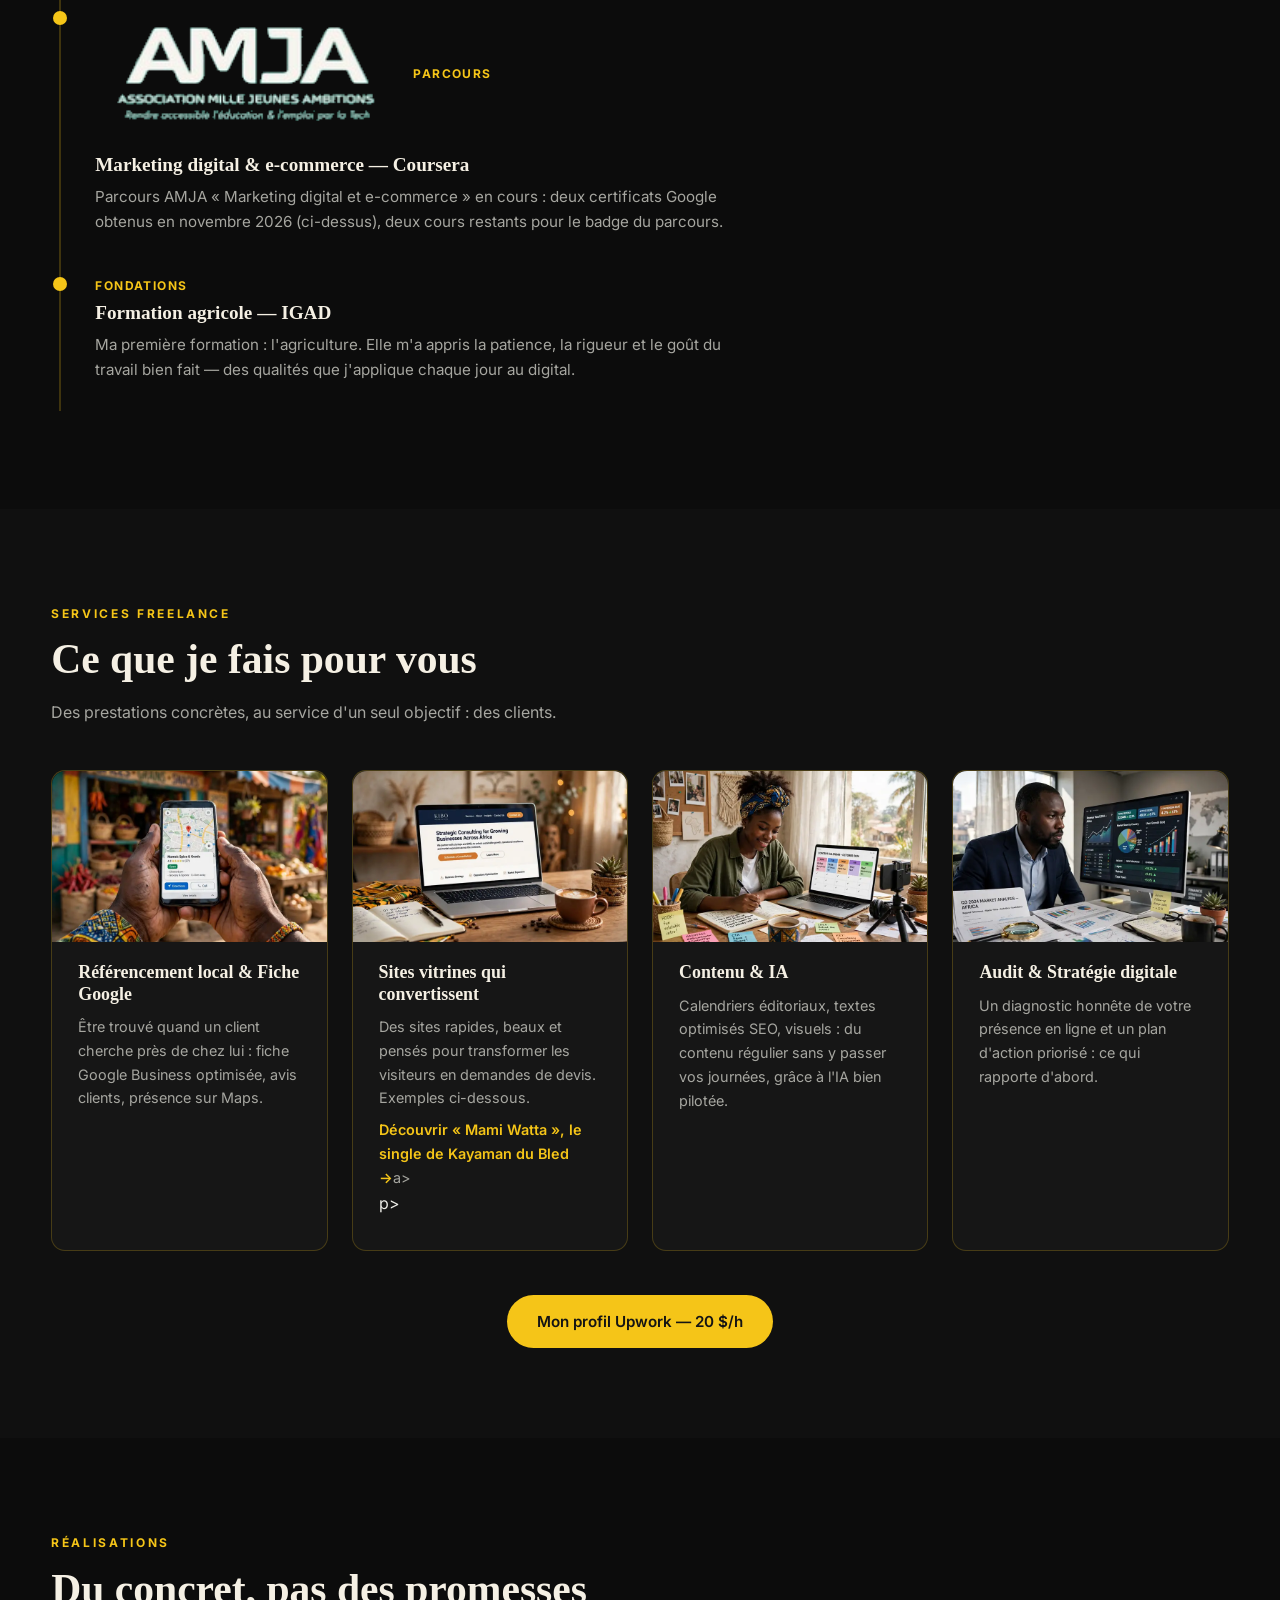
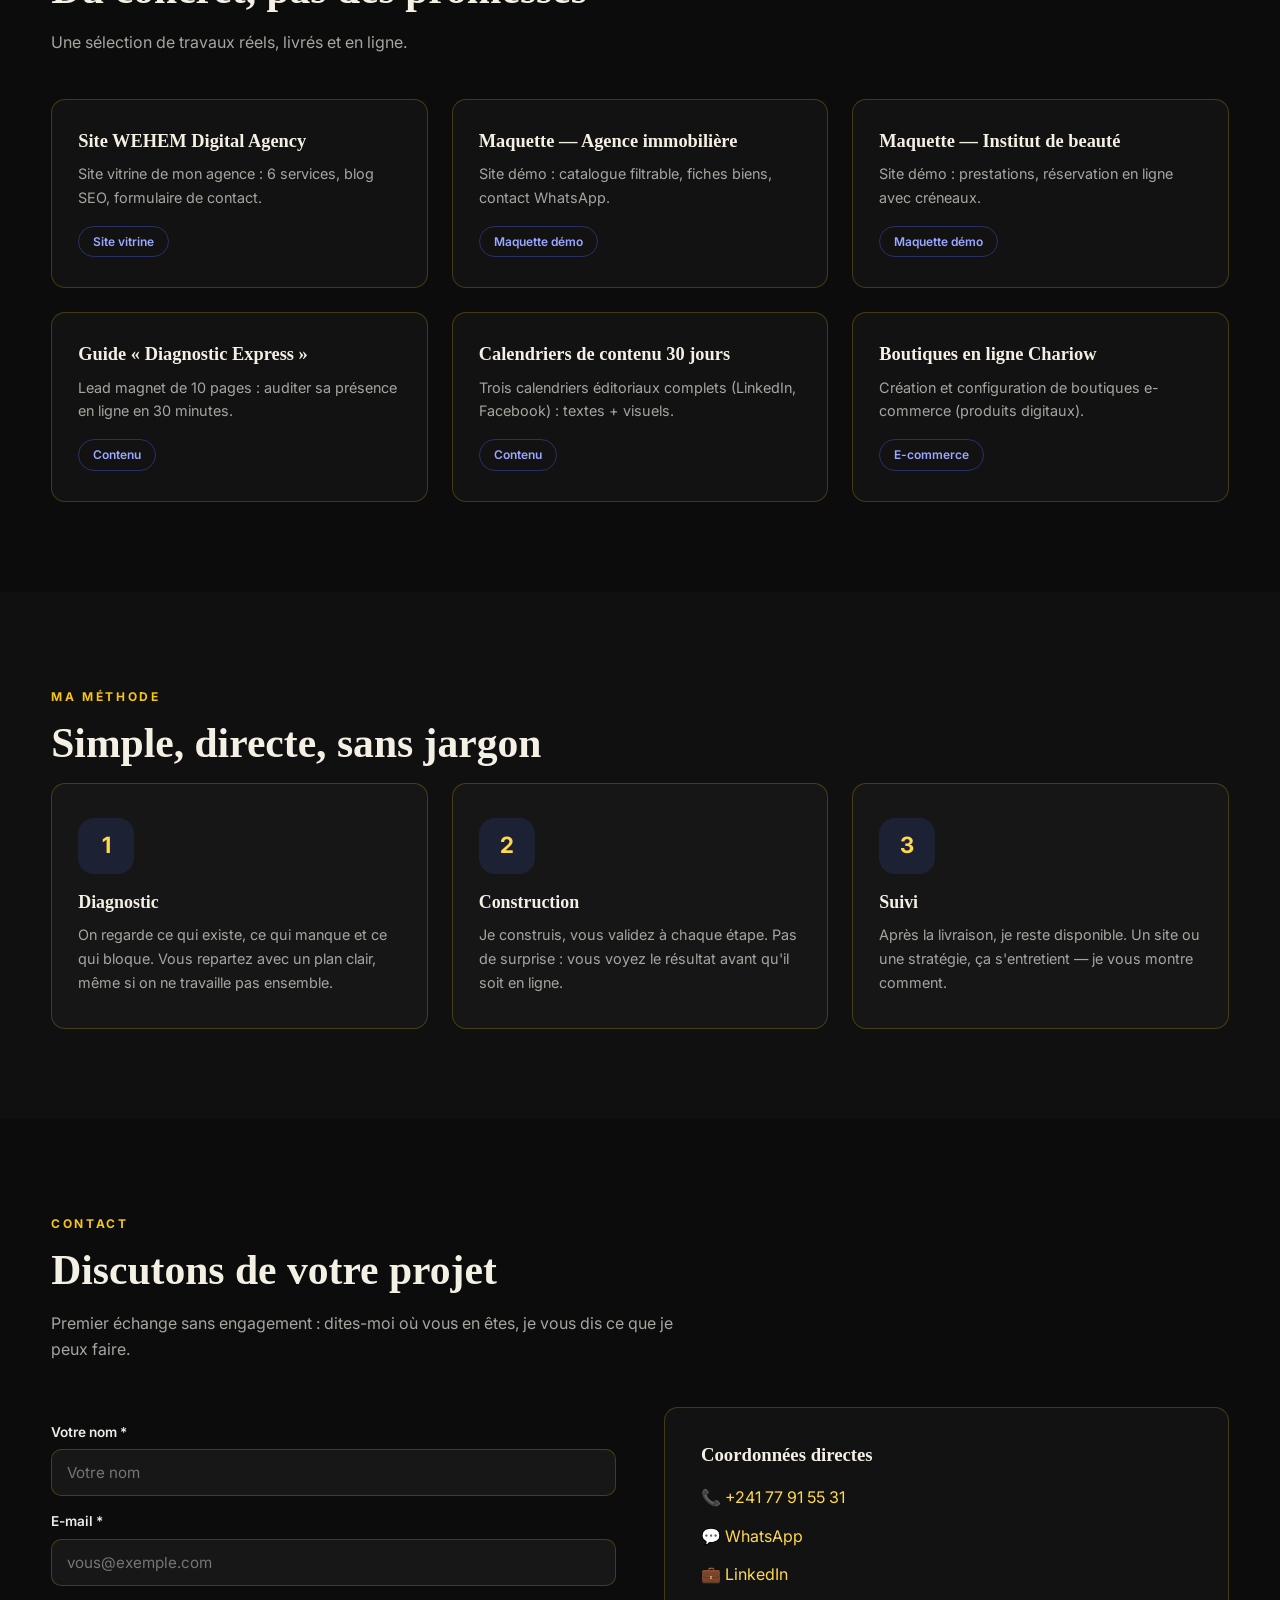
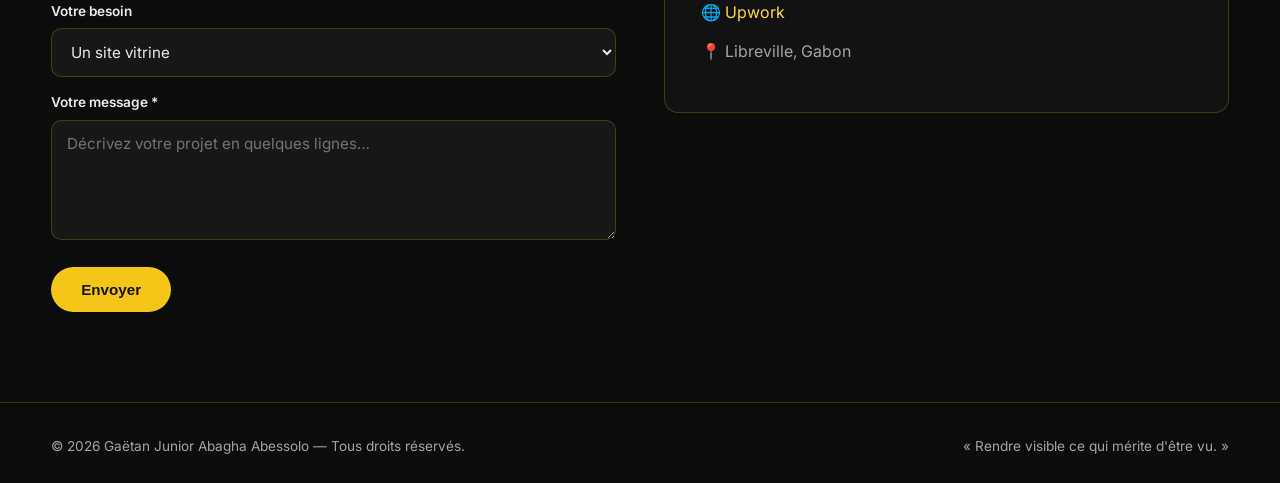
==== commit f9b3ed39: "Certificats Google dans le parcours : images à la place du logo AMJA" ====
--- a/index.html
+++ b/index.html
@@ -118,7 +118,7 @@
       </div>
       <div class="etape reveal">
         <div class="etape-head">
-          <img class="etape-logo etape-logo--amja" src="images/logo-amja.png" loading="lazy" decoding="async" alt="AMJA — Association Mille Jeunes Ambitions">
+          <a href="https://www.coursera.org/account/accomplishments/records/2HQ1D7YDTVER" target="_blank" rel="noopener"><img class="etape-certificat" src="images/certificat-attract-engage.jpg" loading="lazy" decoding="async" alt="Certificat Google : Attract and Engage Customers with Digital Marketing, obtenu le 14 novembre 2026"></a>
           <span class="etape-date">Novembre 2026</span>
         </div>
         <h3>Attract and Engage Customers with Digital Marketing, Google</h3>
@@ -126,7 +126,7 @@
       </div>
       <div class="etape reveal">
         <div class="etape-head">
-          <img class="etape-logo etape-logo--amja" src="images/logo-amja.png" loading="lazy" decoding="async" alt="AMJA — Association Mille Jeunes Ambitions">
+          <a href="https://coursera.org/verify/OB70S1G106I2" target="_blank" rel="noopener"><img class="etape-certificat" src="images/certificat-make-the-sale.jpg" loading="lazy" decoding="async" alt="Certificat Google : Make the Sale, Build, Launch, and Manage E-commerce Stores, obtenu le 15 novembre 2026"></a>
           <span class="etape-date">Novembre 2026</span>
         </div>
         <h3>Make the Sale : Build, Launch, and Manage E-commerce Stores, Google</h3>
--- a/styles.css
+++ b/styles.css
@@ -68,6 +68,7 @@
 .etape-logo--ecole{width:300px}
 .etape-logo--amja{width:300px}
 .etape-logo--studia{height:150px;width:auto}
+.etape-certificat{display:block;width:520px;max-width:100%;height:auto;border:1px solid var(--bord);border-radius:8px}
 .etape h3{font-size:1.2rem;margin-bottom:8px}
 .etape p{color:var(--gris);font-size:.95rem;max-width:640px}
 
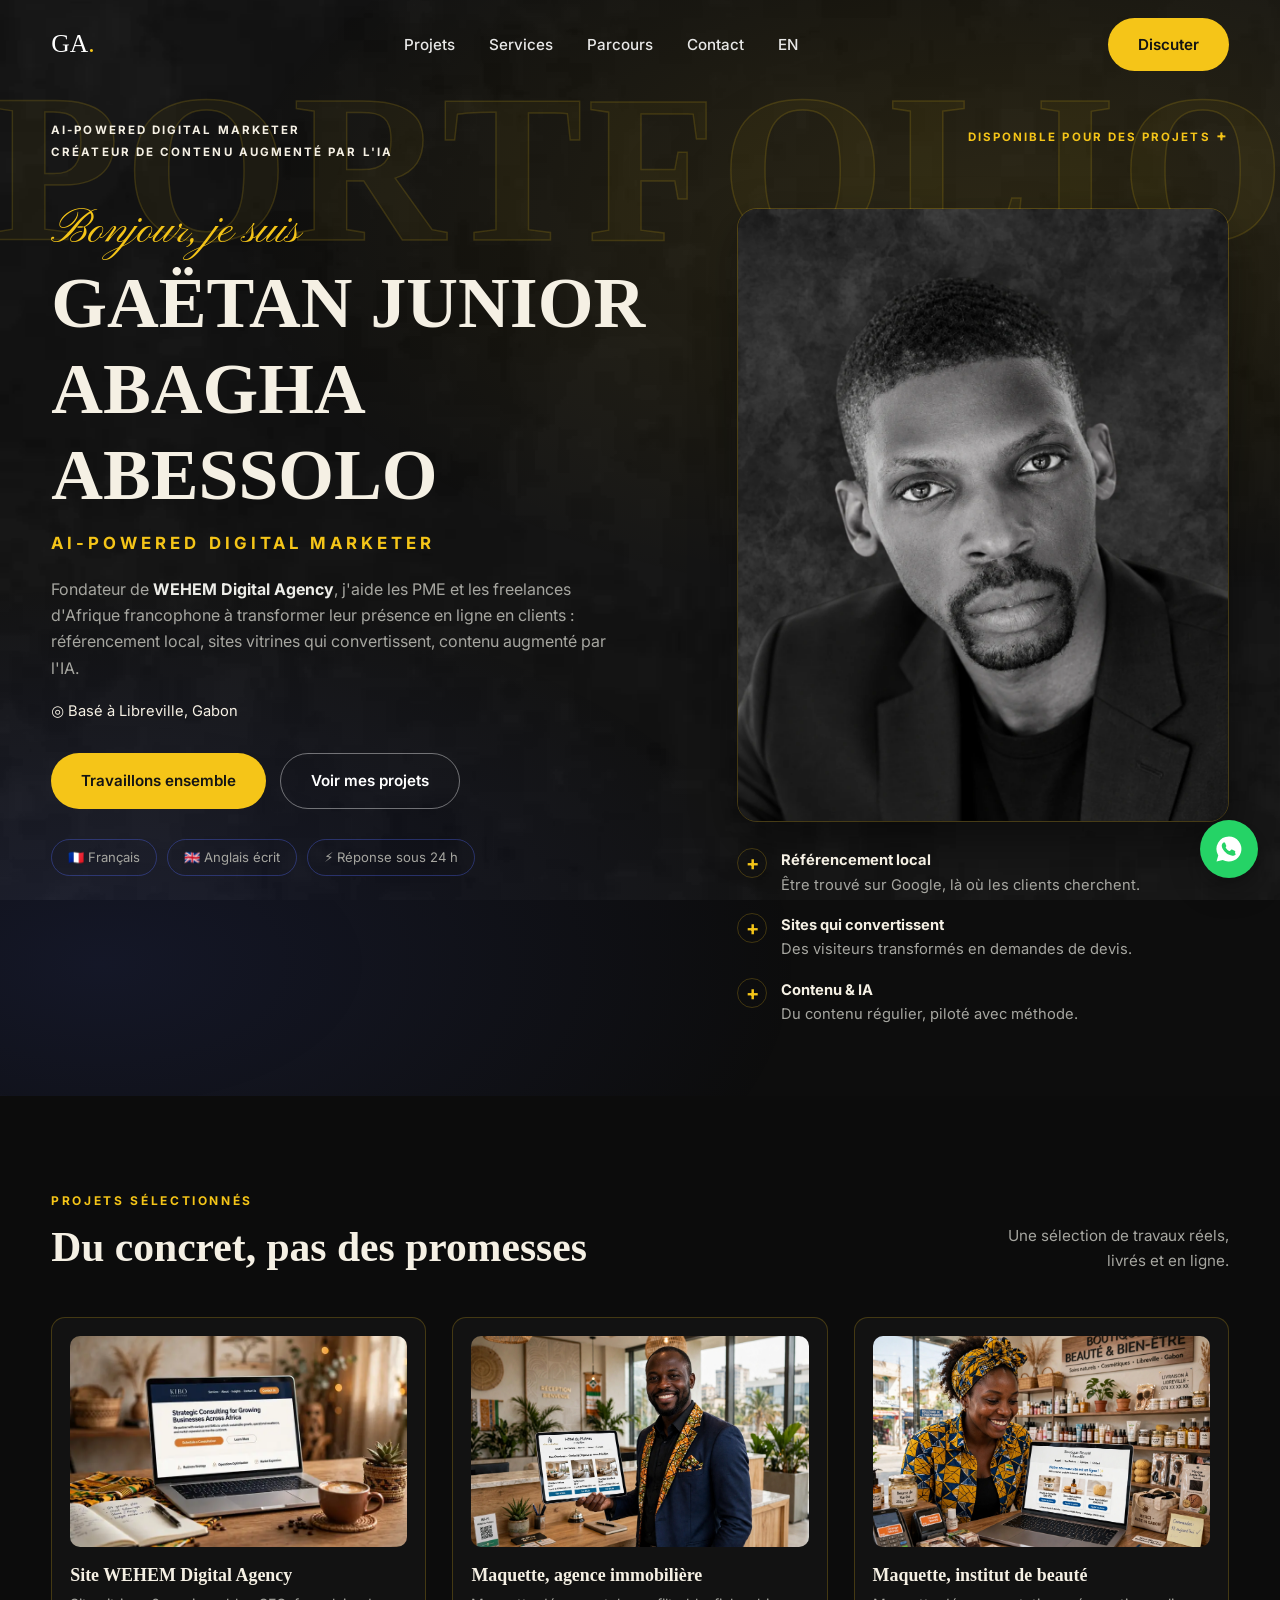
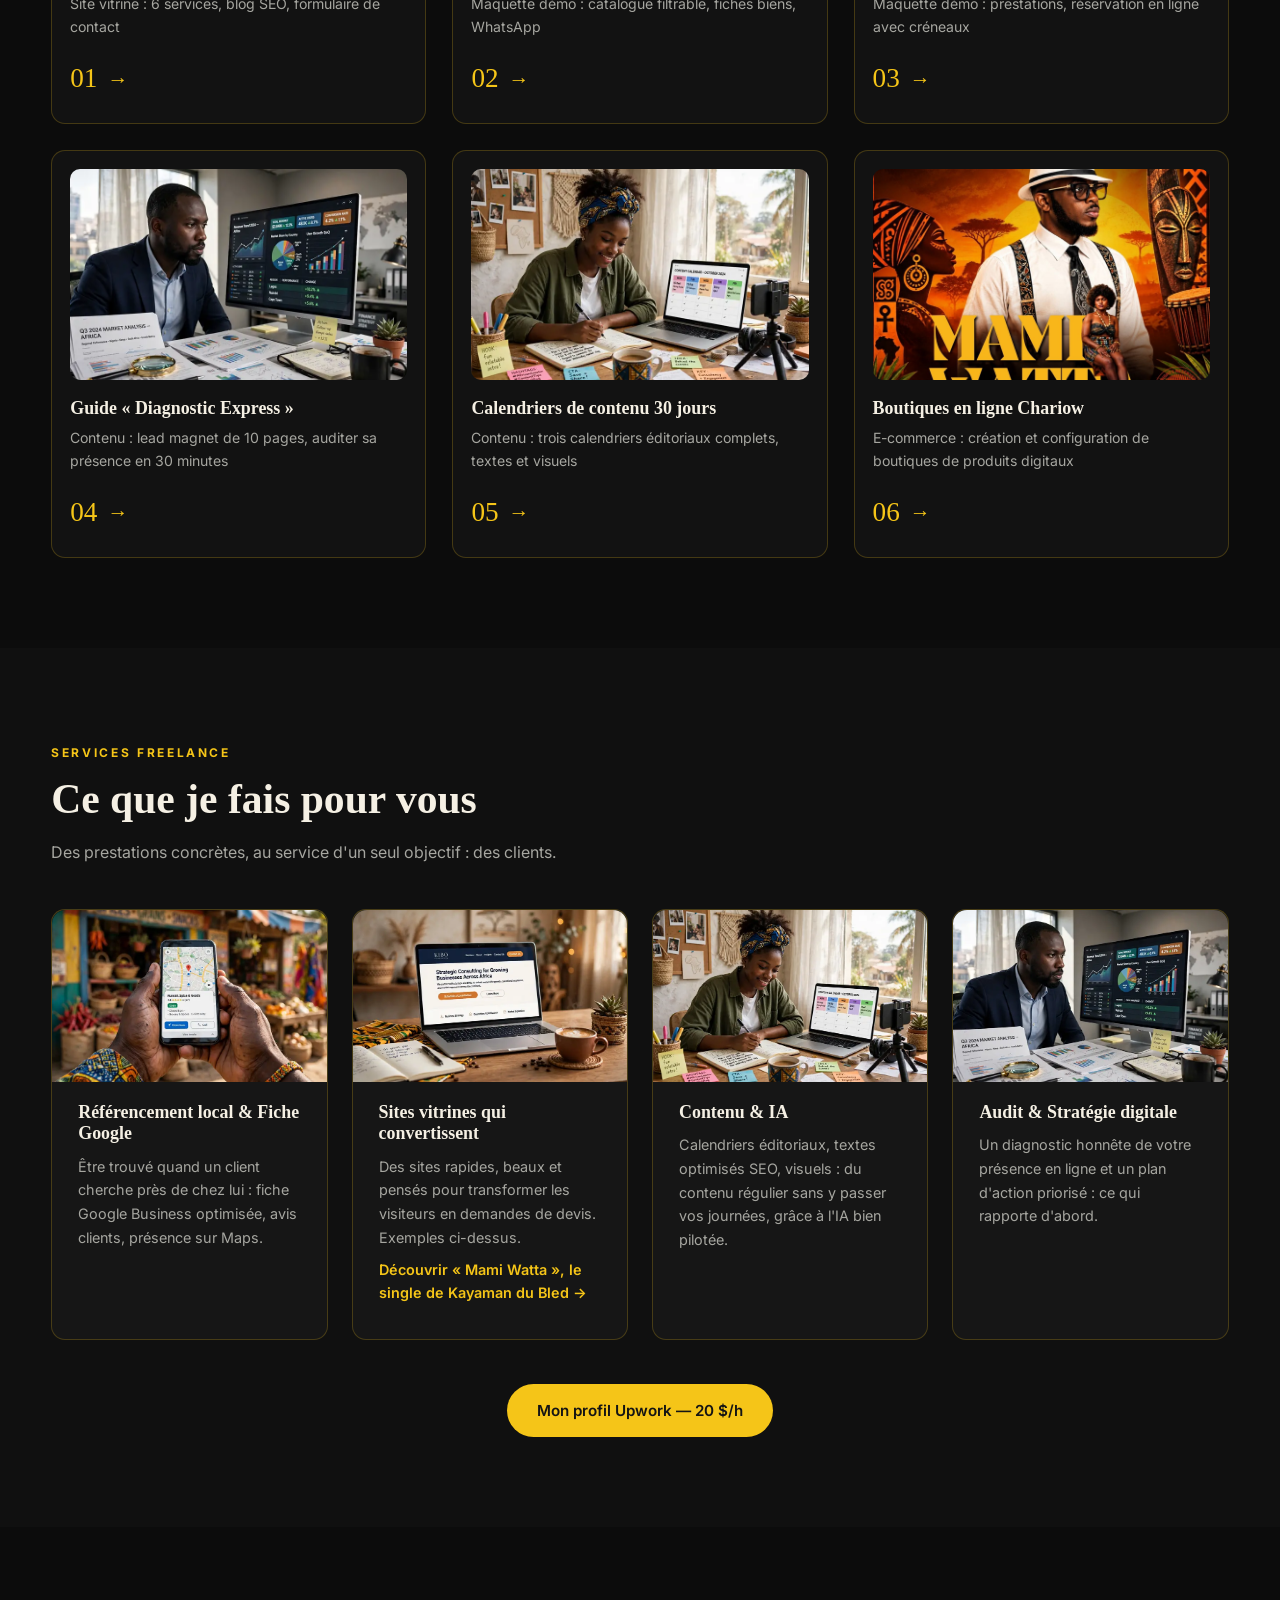
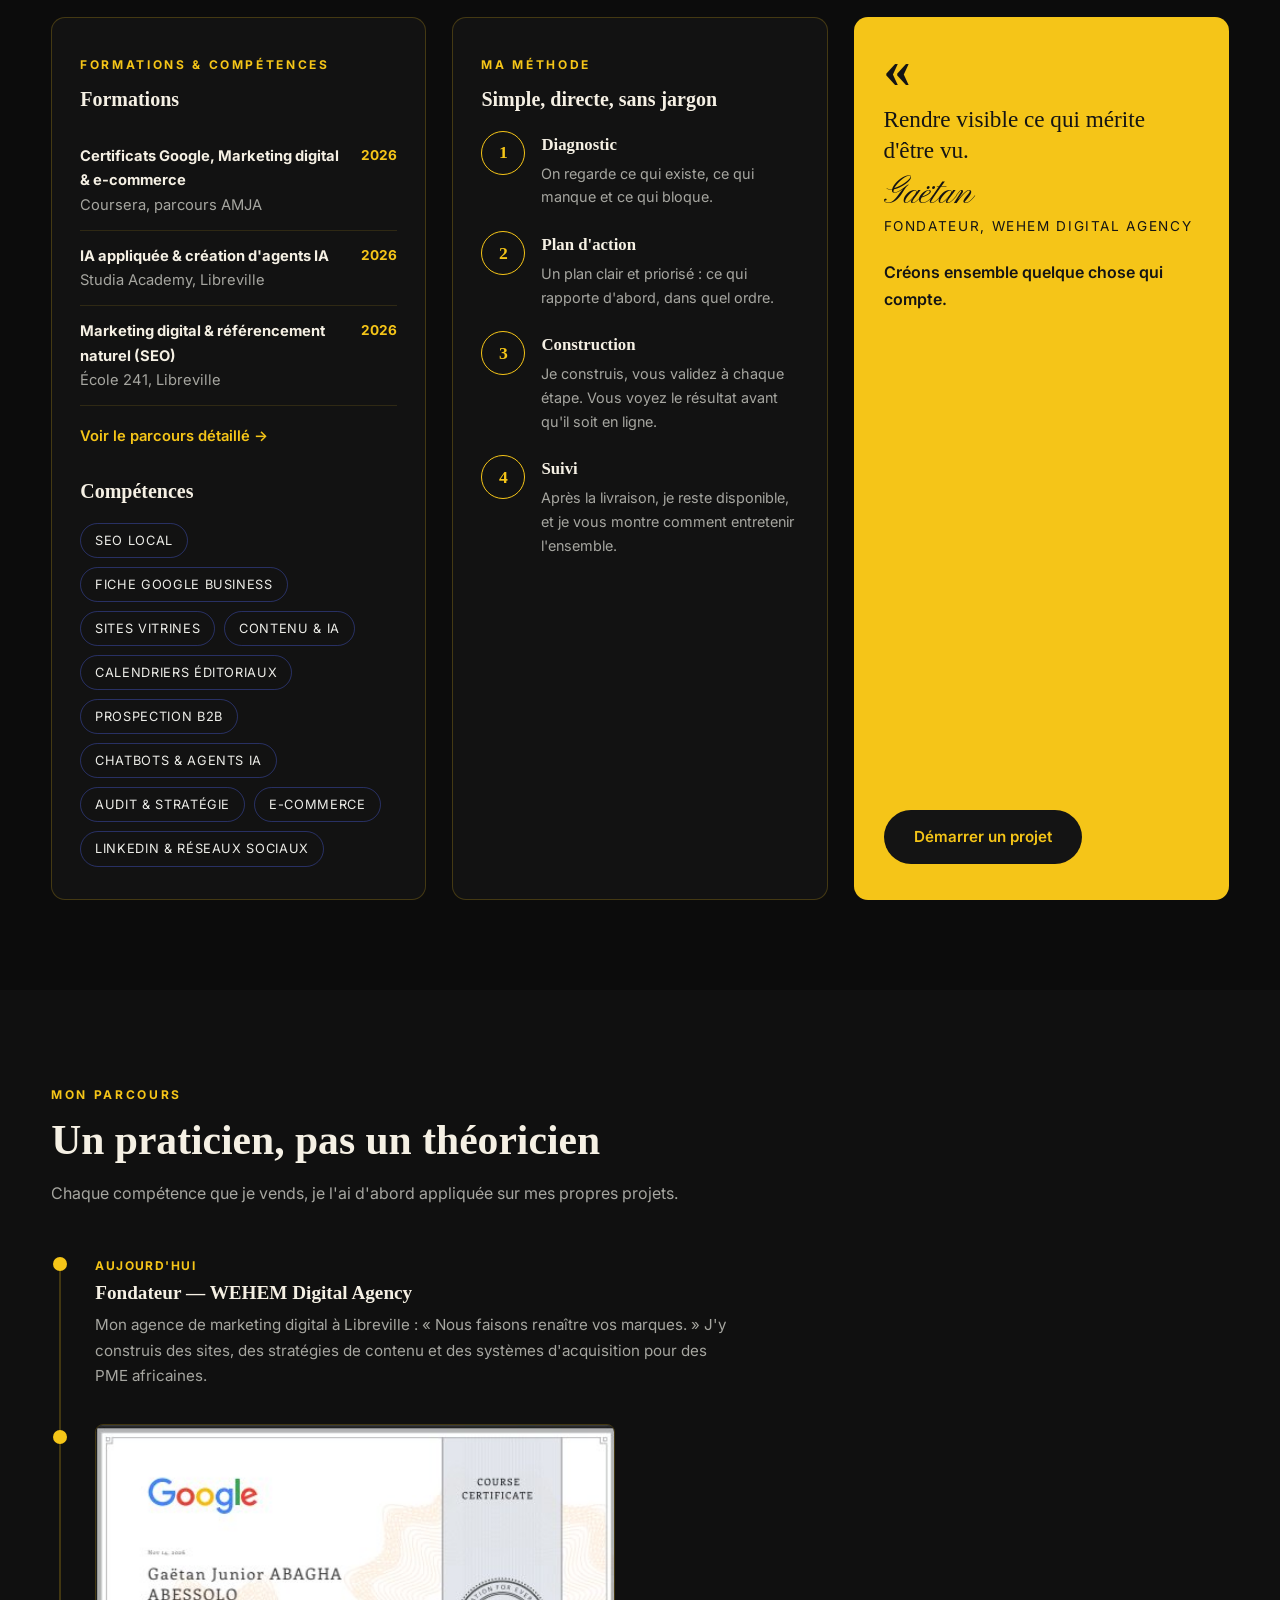
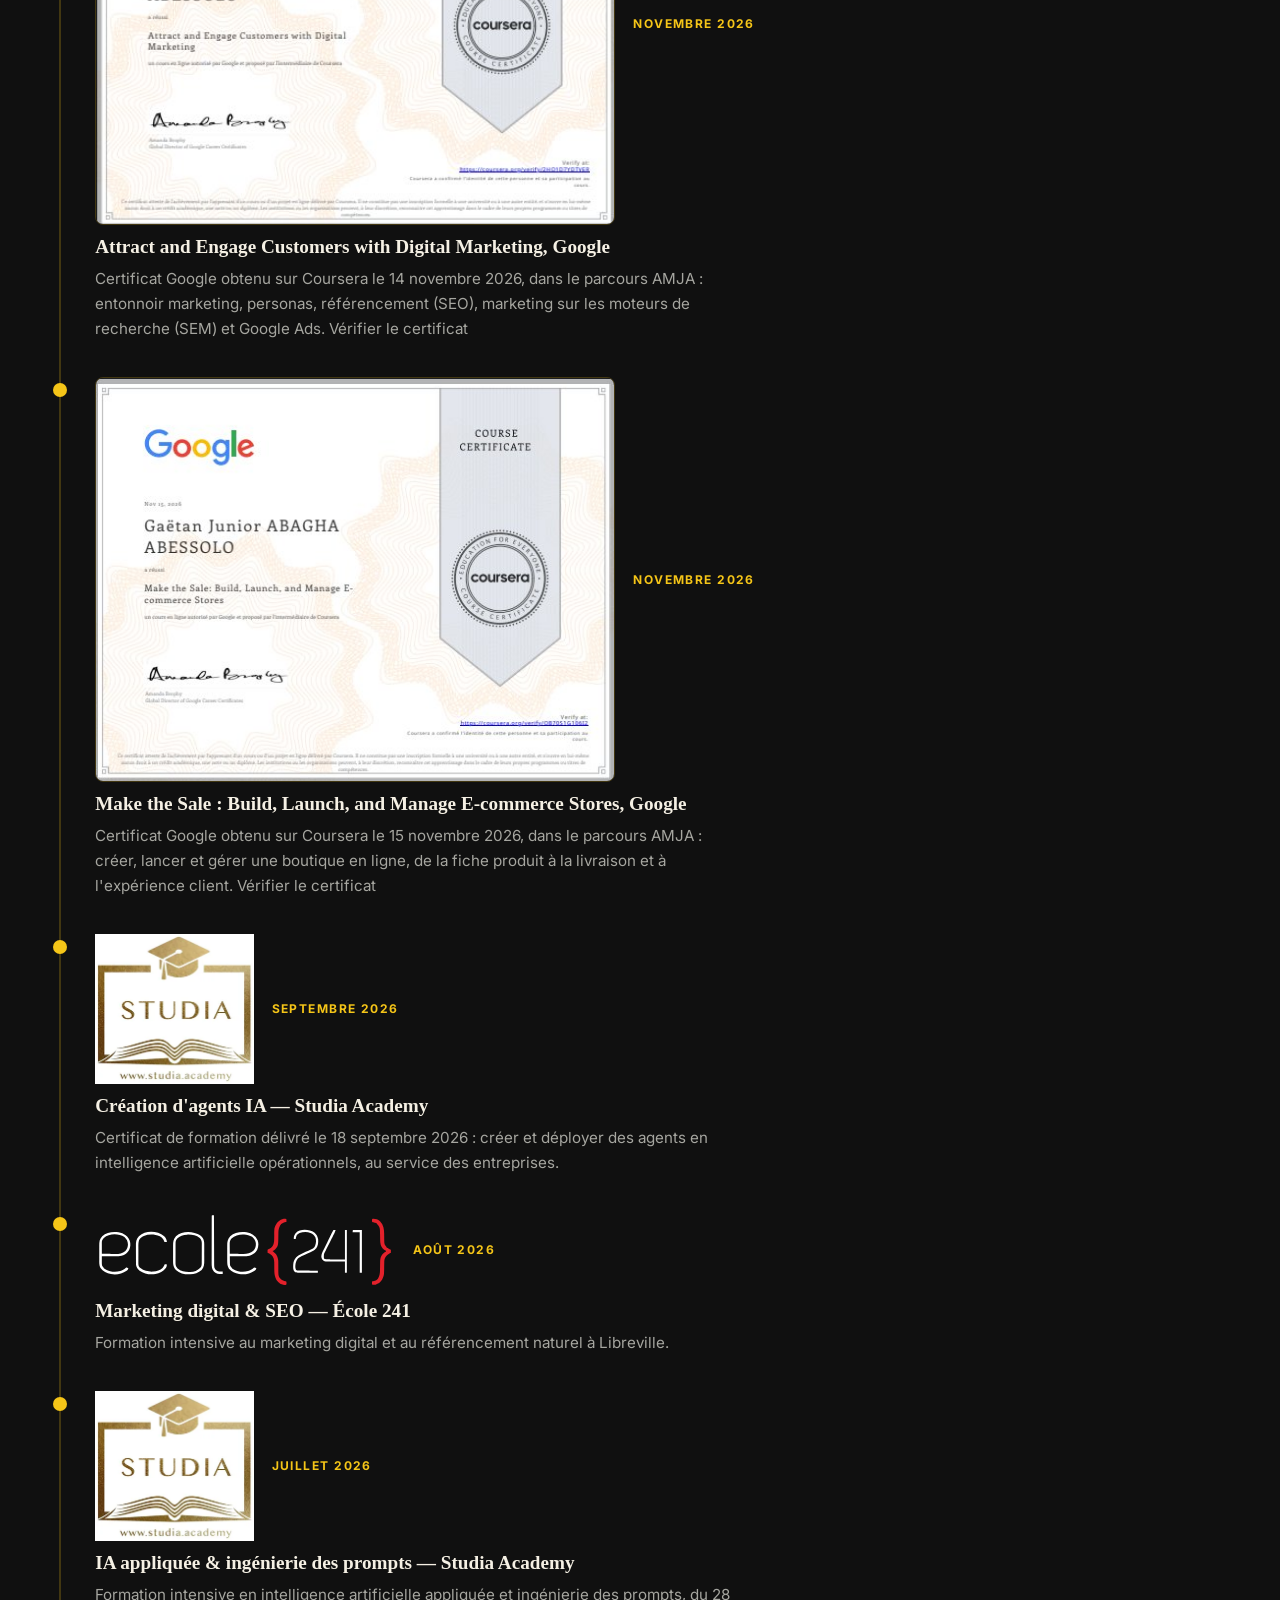
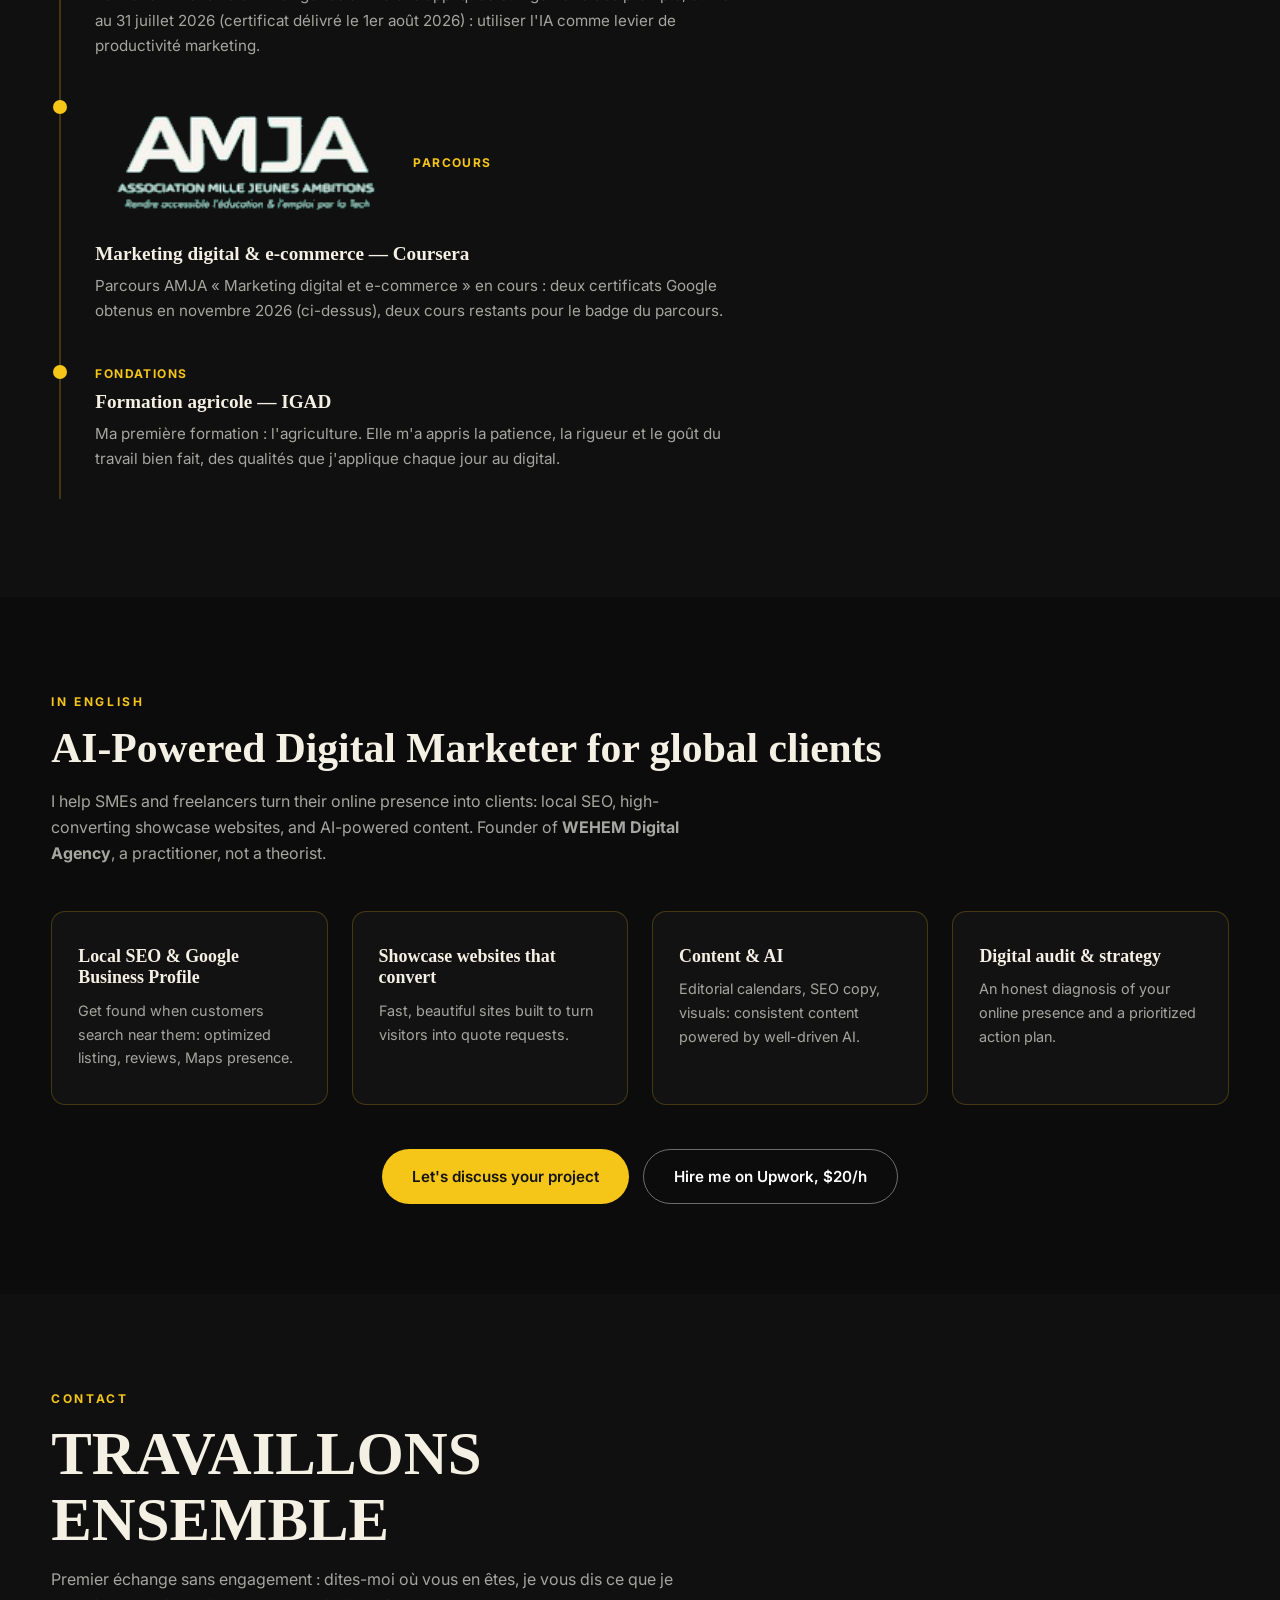
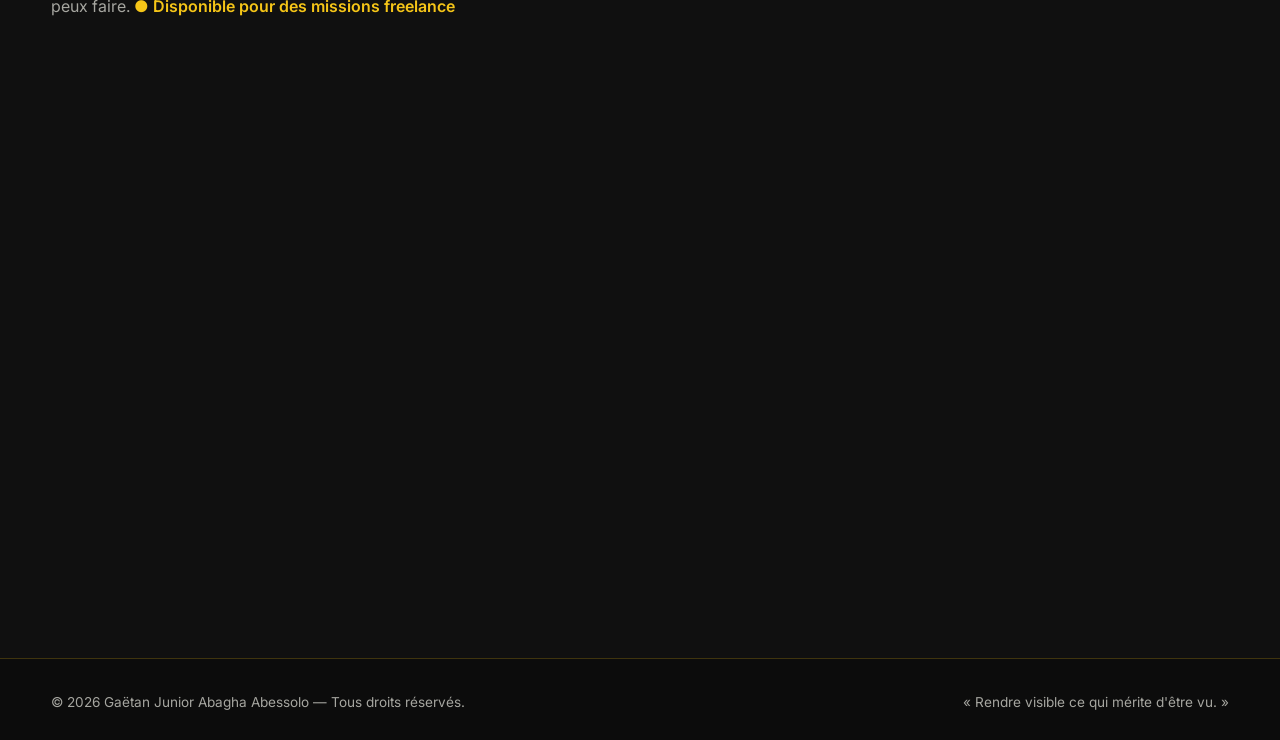
==== commit ccbbd79b: "Nouvelle organisation du portfolio : hero, projets numérotés, bandeau formations et méthode" ====
--- a/index.html
+++ b/index.html
@@ -25,7 +25,7 @@
 <meta name="twitter:image" content="https://juniorberger.github.io/images/portrait.webp">
 <link rel="preconnect" href="https://fonts.googleapis.com">
 <link rel="preconnect" href="https://fonts.gstatic.com" crossorigin>
-<link href="https://fonts.googleapis.com/css2?family=Recoleta:wght@500;600;700&family=Inter:wght@400;500;600;700&display=swap" rel="stylesheet">
+<link href="https://fonts.googleapis.com/css2?family=Recoleta:wght@500;600;700&family=Inter:wght@400;500;600;700&family=Pinyon+Script&display=swap" rel="stylesheet">
 <link rel="stylesheet" href="styles.css">
 <noscript><style>.reveal{opacity:1!important;transform:none!important}</style></noscript>
 </head>
@@ -35,9 +35,9 @@
   <div class="container">
     <a href="#accueil" class="logo">GA<span>.</span></a>
     <nav class="nav" id="nav">
+      <a href="#realisations">Projets</a>
+      <a href="#services">Services</a>
       <a href="#parcours">Parcours</a>
-      <a href="#services">Services</a>
-      <a href="#realisations">Réalisations</a>
       <a href="#contact">Contact</a>
       <a href="#english">EN</a>
     </nav>
@@ -50,61 +50,189 @@
 
 <main>
 <section class="hero" id="accueil">
-  <div class="container hero-grille">
-    <div class="hero-texte">
-      <span class="kicker">Libreville, Gabon — Freelance</span>
-      <h1>Gaëtan Junior<br>Abagha Abessolo</h1>
-      <p class="hero-titre">AI-Powered Digital Marketer</p>
-      <p class="hero-promesse">« Rendre visible ce qui mérite d'être vu. »</p>
-      <p class="hero-desc">Fondateur de <strong>WEHEM Digital Agency</strong>, j'aide les PME et les freelances
-      d'Afrique francophone à transformer leur présence en ligne en clients :
-      référencement local, sites vitrines qui convertissent, contenu augmenté par l'IA.</p>
-      <div class="hero-cta">
-        <a class="btn btn--or" href="https://wa.me/24107915531" target="_blank" rel="noopener">Travaillons ensemble</a>
-        <a class="btn btn--ghost-light" href="#realisations">Voir mes réalisations</a>
-      </div>
-      <div class="hero-badges">
-        <span>🇫🇷 Français</span><span>🇬🇧 Anglais écrit</span><span>⚡ Réponse sous 24 h</span>
-      </div>
-    </div>
-    <div class="hero-photo reveal">
-      <img src="images/portrait.webp" alt="Gaëtan Junior Abagha Abessolo" fetchpriority="high">
-    </div>
-  </div>
-</section>
-
-
-<section class="section section--alt" id="english">
-  <div class="container">
-    <span class="kicker reveal">In English</span>
-    <h2 class="titre-section reveal">AI-Powered Digital Marketer for global clients</h2>
-    <p class="sous-titre reveal">I help SMEs and freelancers turn their online presence into clients: local SEO, high-converting showcase websites, and AI-powered content. Founder of <strong>WEHEM Digital Agency</strong> &mdash; a practitioner, not a theorist.</p>
+  <div class="hero-mot" aria-hidden="true">PORTFOLIO</div>
+  <div class="container">
+    <div class="hero-top reveal">
+      <span>AI-Powered Digital Marketer<br>Créateur de contenu augmenté par l'IA</span>
+      <span class="hero-top-dispo">Disponible pour des projets <span class="plus">+</span></span>
+    </div>
+    <div class="hero-grille">
+      <div class="hero-texte">
+        <p class="hero-script">Bonjour, je suis</p>
+        <h1>Gaëtan Junior<br>Abagha Abessolo</h1>
+        <p class="hero-titre">AI-Powered Digital Marketer</p>
+        <p class="hero-desc">Fondateur de <strong>WEHEM Digital Agency</strong>, j'aide les PME et les freelances
+        d'Afrique francophone à transformer leur présence en ligne en clients :
+        référencement local, sites vitrines qui convertissent, contenu augmenté par l'IA.</p>
+        <p class="hero-lieu">◎ Basé à Libreville, Gabon</p>
+        <div class="hero-cta">
+          <a class="btn btn--or" href="https://wa.me/24107915531" target="_blank" rel="noopener">Travaillons ensemble</a>
+          <a class="btn btn--ghost-light" href="#realisations">Voir mes projets</a>
+        </div>
+        <div class="hero-badges">
+          <span>🇫🇷 Français</span><span>🇬🇧 Anglais écrit</span><span>⚡ Réponse sous 24 h</span>
+        </div>
+      </div>
+      <div class="hero-droite reveal">
+        <div class="hero-photo">
+          <img src="images/portrait.webp" alt="Gaëtan Junior Abagha Abessolo" fetchpriority="high">
+        </div>
+        <ul class="hero-atouts">
+          <li><span class="plus">+</span><span><strong>Référencement local</strong><br>Être trouvé sur Google, là où les clients cherchent.</span></li>
+          <li><span class="plus">+</span><span><strong>Sites qui convertissent</strong><br>Des visiteurs transformés en demandes de devis.</span></li>
+          <li><span class="plus">+</span><span><strong>Contenu &amp; IA</strong><br>Du contenu régulier, piloté avec méthode.</span></li>
+        </ul>
+      </div>
+    </div>
+  </div>
+</section>
+
+<section class="section" id="realisations">
+  <div class="container">
+    <div class="section-head reveal">
+      <div>
+        <span class="kicker">Projets sélectionnés</span>
+        <h2 class="titre-section">Du concret, pas des promesses</h2>
+      </div>
+      <p class="section-head-note">Une sélection de travaux réels,<br>livrés et en ligne.</p>
+    </div>
+    <div class="grille-projets">
+      <a class="projet reveal" href="https://wehem-agency.github.io/" target="_blank" rel="noopener">
+        <img class="projet-img" src="images/service-sites-vitrines.webp" loading="lazy" decoding="async" alt="Site vitrine élégant affiché sur un ordinateur portable">
+        <h3>Site WEHEM Digital Agency</h3>
+        <p class="projet-cat">Site vitrine : 6 services, blog SEO, formulaire de contact</p>
+        <span class="projet-num">01 <span class="fleche">→</span></span>
+      </a>
+      <a class="projet reveal" href="https://wehem-digital-agency.github.io/demo-ebene-immobilier/" target="_blank" rel="noopener">
+        <img class="projet-img" src="images/tunnel-hotelier.webp" loading="lazy" decoding="async" alt="Bâtiment d'une agence immobilière">
+        <h3>Maquette, agence immobilière</h3>
+        <p class="projet-cat">Maquette démo : catalogue filtrable, fiches biens, WhatsApp</p>
+        <span class="projet-num">02 <span class="fleche">→</span></span>
+      </a>
+      <a class="projet reveal" href="https://wehem-digital-agency.github.io/demo-eclat-ivoire/" target="_blank" rel="noopener">
+        <img class="projet-img" src="images/tunnel-commercante.webp" loading="lazy" decoding="async" alt="Commerçante dans son institut">
+        <h3>Maquette, institut de beauté</h3>
+        <p class="projet-cat">Maquette démo : prestations, réservation en ligne avec créneaux</p>
+        <span class="projet-num">03 <span class="fleche">→</span></span>
+      </a>
+      <a class="projet reveal" href="https://app.notion.com/p/3f47427028e781109626d03c3f8666cd" target="_blank" rel="noopener">
+        <img class="projet-img" src="images/service-audit-strategie.webp" loading="lazy" decoding="async" alt="Analyse de tableaux de bord et rapports pour un audit digital">
+        <h3>Guide « Diagnostic Express »</h3>
+        <p class="projet-cat">Contenu : lead magnet de 10 pages, auditer sa présence en 30 minutes</p>
+        <span class="projet-num">04 <span class="fleche">→</span></span>
+      </a>
+      <a class="projet reveal" href="https://app.notion.com/p/3f47427028e781269b32f38be86abf69" target="_blank" rel="noopener">
+        <img class="projet-img" src="images/service-contenu-ia.webp" loading="lazy" decoding="async" alt="Créatrice de contenu préparant son calendrier éditorial">
+        <h3>Calendriers de contenu 30 jours</h3>
+        <p class="projet-cat">Contenu : trois calendriers éditoriaux complets, textes et visuels</p>
+        <span class="projet-num">05 <span class="fleche">→</span></span>
+      </a>
+      <a class="projet reveal" href="https://ikwyybfr.mychariow.online" target="_blank" rel="noopener">
+        <img class="projet-img" src="images/mami-watta-cover.jpg" loading="lazy" decoding="async" alt="Pochette du single Mami Watta de Kayaman du Bled">
+        <h3>Boutiques en ligne Chariow</h3>
+        <p class="projet-cat">E-commerce : création et configuration de boutiques de produits digitaux</p>
+        <span class="projet-num">06 <span class="fleche">→</span></span>
+      </a>
+    </div>
+  </div>
+</section>
+
+<section class="section section--alt" id="services">
+  <div class="container">
+    <span class="kicker reveal">Services freelance</span>
+    <h2 class="titre-section reveal">Ce que je fais pour vous</h2>
+    <p class="sous-titre reveal">Des prestations concrètes, au service d'un seul objectif : des clients.</p>
     <div class="grille-services">
       <div class="service reveal">
-        <h3>Local SEO &amp; Google Business Profile</h3>
-        <p>Get found when customers search near them: optimized listing, reviews, Maps presence.</p>
-      </div>
-      <div class="service reveal">
-        <h3>Showcase websites that convert</h3>
-        <p>Fast, beautiful sites built to turn visitors into quote requests.</p>
-      </div>
-      <div class="service reveal">
-        <h3>Content &amp; AI</h3>
-        <p>Editorial calendars, SEO copy, visuals &mdash; consistent content powered by well-driven AI.</p>
-      </div>
-      <div class="service reveal">
-        <h3>Digital audit &amp; strategy</h3>
-        <p>An honest diagnosis of your online presence and a prioritized action plan.</p>
-      </div>
-    </div>
-    <div class="centre reveal" style="display:flex;gap:14px;justify-content:center;flex-wrap:wrap">
-      <a class="btn btn--or" href="https://wa.me/24107915531" target="_blank" rel="noopener">Let&apos;s discuss your project</a>
-      <a class="btn btn--ghost-light" href="https://www.upwork.com/freelancers/~0172870caa1b74c780" target="_blank" rel="noopener">Hire me on Upwork &mdash; $20/h</a>
-    </div>
-  </div>
-</section>
-
-<section class="section" id="parcours">
+        <img class="service-img" src="images/service-referencement-local.webp" loading="lazy" decoding="async" alt="Fiche Google Business d'un commerce affichée sur smartphone">
+        <h3>Référencement local &amp; Fiche Google</h3>
+        <p>Être trouvé quand un client cherche près de chez lui : fiche Google Business optimisée, avis clients, présence sur Maps.</p>
+      </div>
+      <div class="service reveal">
+        <img class="service-img" src="images/service-sites-vitrines.webp" loading="lazy" decoding="async" alt="Site vitrine élégant affiché sur un ordinateur portable">
+        <h3>Sites vitrines qui convertissent</h3>
+        <p>Des sites rapides, beaux et pensés pour transformer les visiteurs en demandes de devis. Exemples ci-dessus.</p>
+        <p style="margin-top:8px"><a href="site-vitrine/" style="color:var(--or);font-weight:600;text-decoration:none">Découvrir « Mami Watta », le single de Kayaman du Bled →</a></p>
+      </div>
+      <div class="service reveal">
+        <img class="service-img" src="images/service-contenu-ia.webp" loading="lazy" decoding="async" alt="Créatrice de contenu préparant son calendrier éditorial">
+        <h3>Contenu &amp; IA</h3>
+        <p>Calendriers éditoriaux, textes optimisés SEO, visuels : du contenu régulier sans y passer vos journées, grâce à l'IA bien pilotée.</p>
+      </div>
+      <div class="service reveal">
+        <img class="service-img" src="images/service-audit-strategie.webp" loading="lazy" decoding="async" alt="Analyse de tableaux de bord et rapports pour un audit digital">
+        <h3>Audit &amp; Stratégie digitale</h3>
+        <p>Un diagnostic honnête de votre présence en ligne et un plan d'action priorisé : ce qui rapporte d'abord.</p>
+      </div>
+    </div>
+    <div class="centre reveal">
+      <a class="btn btn--or" href="https://www.upwork.com/freelancers/~0172870caa1b74c780" target="_blank" rel="noopener">Mon profil Upwork — 20 $/h</a>
+    </div>
+  </div>
+</section>
+
+<section class="section" id="competences">
+  <div class="container">
+    <div class="bandeau">
+      <div class="bandeau-col reveal">
+        <span class="kicker">Formations &amp; compétences</span>
+        <h3 class="bandeau-titre">Formations</h3>
+        <div class="formation-ligne">
+          <p><strong>Certificats Google, Marketing digital &amp; e-commerce</strong><br>Coursera, parcours AMJA</p>
+          <span class="formation-date">2026</span>
+        </div>
+        <div class="formation-ligne">
+          <p><strong>IA appliquée &amp; création d'agents IA</strong><br>Studia Academy, Libreville</p>
+          <span class="formation-date">2026</span>
+        </div>
+        <div class="formation-ligne">
+          <p><strong>Marketing digital &amp; référencement naturel (SEO)</strong><br>École 241, Libreville</p>
+          <span class="formation-date">2026</span>
+        </div>
+        <p class="bandeau-lien"><a href="#parcours">Voir le parcours détaillé →</a></p>
+        <h3 class="bandeau-titre" style="margin-top:30px">Compétences</h3>
+        <div class="tags">
+          <span>SEO local</span><span>Fiche Google Business</span><span>Sites vitrines</span>
+          <span>Contenu &amp; IA</span><span>Calendriers éditoriaux</span><span>Prospection B2B</span>
+          <span>Chatbots &amp; agents IA</span><span>Audit &amp; stratégie</span><span>E-commerce</span>
+          <span>LinkedIn &amp; réseaux sociaux</span>
+        </div>
+      </div>
+      <div class="bandeau-col reveal">
+        <span class="kicker">Ma méthode</span>
+        <h3 class="bandeau-titre">Simple, directe, sans jargon</h3>
+        <div class="methode">
+          <div class="methode-etape">
+            <span class="methode-num">1</span>
+            <div><h4>Diagnostic</h4><p>On regarde ce qui existe, ce qui manque et ce qui bloque.</p></div>
+          </div>
+          <div class="methode-etape">
+            <span class="methode-num">2</span>
+            <div><h4>Plan d'action</h4><p>Un plan clair et priorisé : ce qui rapporte d'abord, dans quel ordre.</p></div>
+          </div>
+          <div class="methode-etape">
+            <span class="methode-num">3</span>
+            <div><h4>Construction</h4><p>Je construis, vous validez à chaque étape. Vous voyez le résultat avant qu'il soit en ligne.</p></div>
+          </div>
+          <div class="methode-etape">
+            <span class="methode-num">4</span>
+            <div><h4>Suivi</h4><p>Après la livraison, je reste disponible, et je vous montre comment entretenir l'ensemble.</p></div>
+          </div>
+        </div>
+      </div>
+      <div class="bandeau-citation reveal">
+        <span class="citation-guillemet">«</span>
+        <p class="citation-texte">Rendre visible ce qui mérite d'être vu.</p>
+        <p class="citation-signature">Gaëtan</p>
+        <p class="citation-role">Fondateur, WEHEM Digital Agency</p>
+        <p class="citation-cta">Créons ensemble quelque chose qui compte.</p>
+        <a class="btn btn--sombre" href="https://wa.me/24107915531" target="_blank" rel="noopener">Démarrer un projet</a>
+      </div>
+    </div>
+  </div>
+</section>
+
+<section class="section section--alt" id="parcours">
   <div class="container">
     <span class="kicker reveal">Mon parcours</span>
     <h2 class="titre-section reveal">Un praticien, pas un théoricien</h2>
@@ -167,116 +295,48 @@
       <div class="etape reveal">
         <span class="etape-date">Fondations</span>
         <h3>Formation agricole — IGAD</h3>
-        <p>Ma première formation : l'agriculture. Elle m'a appris la patience, la rigueur et le goût du travail bien fait —
+        <p>Ma première formation : l'agriculture. Elle m'a appris la patience, la rigueur et le goût du travail bien fait,
         des qualités que j'applique chaque jour au digital.</p>
       </div>
     </div>
   </div>
 </section>
 
-<section class="section section--alt" id="services">
-  <div class="container">
-    <span class="kicker reveal">Services freelance</span>
-    <h2 class="titre-section reveal">Ce que je fais pour vous</h2>
-    <p class="sous-titre reveal">Des prestations concrètes, au service d'un seul objectif : des clients.</p>
+<section class="section" id="english">
+  <div class="container">
+    <span class="kicker reveal">In English</span>
+    <h2 class="titre-section reveal">AI-Powered Digital Marketer for global clients</h2>
+    <p class="sous-titre reveal">I help SMEs and freelancers turn their online presence into clients: local SEO, high-converting showcase websites, and AI-powered content. Founder of <strong>WEHEM Digital Agency</strong>, a practitioner, not a theorist.</p>
     <div class="grille-services">
       <div class="service reveal">
-        <img class="service-img" src="images/service-referencement-local.webp" loading="lazy" decoding="async" alt="Fiche Google Business d'un commerce affichée sur smartphone">
-        <h3>Référencement local &amp; Fiche Google</h3>
-        <p>Être trouvé quand un client cherche près de chez lui : fiche Google Business optimisée, avis clients, présence sur Maps.</p>
-      </div>
-      <div class="service reveal">
-        <img class="service-img" src="images/service-sites-vitrines.webp" loading="lazy" decoding="async" alt="Site vitrine élégant affiché sur un ordinateur portable">
-        <h3>Sites vitrines qui convertissent</h3>
-        <p>Des sites rapides, beaux et pensés pour transformer les visiteurs en demandes de devis. Exemples ci-dessous.</p>
-        <p style="margin-top:8px"><a href="site-vitrine/" style="color:var(--or);font-weight:600;text-decoration:none">Découvrir « Mami Watta », le single de Kayaman du Bled →</a>a></p>p>
-      </div>
-      <div class="service reveal">
-        <img class="service-img" src="images/service-contenu-ia.webp" loading="lazy" decoding="async" alt="Créatrice de contenu préparant son calendrier éditorial">
-        <h3>Contenu &amp; IA</h3>
-        <p>Calendriers éditoriaux, textes optimisés SEO, visuels : du contenu régulier sans y passer vos journées, grâce à l'IA bien pilotée.</p>
-      </div>
-      <div class="service reveal">
-        <img class="service-img" src="images/service-audit-strategie.webp" loading="lazy" decoding="async" alt="Analyse de tableaux de bord et rapports pour un audit digital">
-        <h3>Audit &amp; Stratégie digitale</h3>
-        <p>Un diagnostic honnête de votre présence en ligne et un plan d'action priorisé : ce qui rapporte d'abord.</p>
-      </div>
-    </div>
-    <div class="centre reveal">
-      <a class="btn btn--or" href="https://www.upwork.com/freelancers/~0172870caa1b74c780" target="_blank" rel="noopener">Mon profil Upwork — 20 $/h</a>
-    </div>
-  </div>
-</section>
-
-<section class="section" id="realisations">
-  <div class="container">
-    <span class="kicker reveal">Réalisations</span>
-    <h2 class="titre-section reveal">Du concret, pas des promesses</h2>
-    <p class="sous-titre reveal">Une sélection de travaux réels, livrés et en ligne.</p>
-    <div class="grille-reas">
-      <a class="rea reveal" href="https://wehem-agency.github.io/" target="_blank" rel="noopener">
-        <h3>Site WEHEM Digital Agency</h3>
-        <p>Site vitrine de mon agence : 6 services, blog SEO, formulaire de contact.</p>
-        <span class="rea-tag">Site vitrine</span>
-      </a>
-      <a class="rea reveal" href="https://wehem-digital-agency.github.io/demo-ebene-immobilier/" target="_blank" rel="noopener">
-        <h3>Maquette — Agence immobilière</h3>
-        <p>Site démo : catalogue filtrable, fiches biens, contact WhatsApp.</p>
-        <span class="rea-tag">Maquette démo</span>
-      </a>
-      <a class="rea reveal" href="https://wehem-digital-agency.github.io/demo-eclat-ivoire/" target="_blank" rel="noopener">
-        <h3>Maquette — Institut de beauté</h3>
-        <p>Site démo : prestations, réservation en ligne avec créneaux.</p>
-        <span class="rea-tag">Maquette démo</span>
-      </a>
-      <a class="rea reveal" href="https://app.notion.com/p/3f47427028e781109626d03c3f8666cd" target="_blank" rel="noopener">
-        <h3>Guide « Diagnostic Express »</h3>
-        <p>Lead magnet de 10 pages : auditer sa présence en ligne en 30 minutes.</p>
-        <span class="rea-tag">Contenu</span>
-      </a>
-      <a class="rea reveal" href="https://app.notion.com/p/3f47427028e781269b32f38be86abf69" target="_blank" rel="noopener">
-        <h3>Calendriers de contenu 30 jours</h3>
-        <p>Trois calendriers éditoriaux complets (LinkedIn, Facebook) : textes + visuels.</p>
-        <span class="rea-tag">Contenu</span>
-      </a>
-      <a class="rea reveal" href="https://ikwyybfr.mychariow.online" target="_blank" rel="noopener">
-        <h3>Boutiques en ligne Chariow</h3>
-        <p>Création et configuration de boutiques e-commerce (produits digitaux).</p>
-        <span class="rea-tag">E-commerce</span>
-      </a>
-    </div>
-  </div>
-</section>
-
-<section class="section section--alt">
-  <div class="container">
-    <span class="kicker reveal">Ma méthode</span>
-    <h2 class="titre-section reveal">Simple, directe, sans jargon</h2>
-    <div class="grille-services grille-3">
-      <div class="service reveal">
-        <div class="service-icone">1</div>
-        <h3>Diagnostic</h3>
-        <p>On regarde ce qui existe, ce qui manque et ce qui bloque. Vous repartez avec un plan clair, même si on ne travaille pas ensemble.</p>
-      </div>
-      <div class="service reveal">
-        <div class="service-icone">2</div>
-        <h3>Construction</h3>
-        <p>Je construis, vous validez à chaque étape. Pas de surprise : vous voyez le résultat avant qu'il soit en ligne.</p>
-      </div>
-      <div class="service reveal">
-        <div class="service-icone">3</div>
-        <h3>Suivi</h3>
-        <p>Après la livraison, je reste disponible. Un site ou une stratégie, ça s'entretient — je vous montre comment.</p>
-      </div>
-    </div>
-  </div>
-</section>
-
-<section class="section" id="contact">
+        <h3>Local SEO &amp; Google Business Profile</h3>
+        <p>Get found when customers search near them: optimized listing, reviews, Maps presence.</p>
+      </div>
+      <div class="service reveal">
+        <h3>Showcase websites that convert</h3>
+        <p>Fast, beautiful sites built to turn visitors into quote requests.</p>
+      </div>
+      <div class="service reveal">
+        <h3>Content &amp; AI</h3>
+        <p>Editorial calendars, SEO copy, visuals: consistent content powered by well-driven AI.</p>
+      </div>
+      <div class="service reveal">
+        <h3>Digital audit &amp; strategy</h3>
+        <p>An honest diagnosis of your online presence and a prioritized action plan.</p>
+      </div>
+    </div>
+    <div class="centre reveal" style="display:flex;gap:14px;justify-content:center;flex-wrap:wrap">
+      <a class="btn btn--or" href="https://wa.me/24107915531" target="_blank" rel="noopener">Let&apos;s discuss your project</a>
+      <a class="btn btn--ghost-light" href="https://www.upwork.com/freelancers/~0172870caa1b74c780" target="_blank" rel="noopener">Hire me on Upwork, $20/h</a>
+    </div>
+  </div>
+</section>
+
+<section class="section section--alt" id="contact">
   <div class="container">
     <span class="kicker reveal">Contact</span>
-    <h2 class="titre-section reveal">Discutons de votre projet</h2>
-    <p class="sous-titre reveal">Premier échange sans engagement : dites-moi où vous en êtes, je vous dis ce que je peux faire.</p>
+    <h2 class="titre-section titre-contact reveal">Travaillons<br>ensemble</h2>
+    <p class="sous-titre reveal">Premier échange sans engagement : dites-moi où vous en êtes, je vous dis ce que je peux faire. <span class="dispo-pill">● Disponible pour des missions freelance</span></p>
     <div class="contact-grille">
       <form class="formulaire reveal" id="form-contact" action="https://formsubmit.co/ajax/abaghaabessolo@gmail.com" method="POST">
         <input type="text" name="_honey" style="display:none" tabindex="-1" autocomplete="off">
@@ -303,6 +363,7 @@
           <h3>Coordonnées directes</h3>
           <p>📞 <a href="tel:+24177915531">+241 77 91 55 31</a></p>
           <p>💬 <a href="https://wa.me/24107915531" target="_blank" rel="noopener">WhatsApp</a></p>
+          <p>✉️ <a href="mailto:abaghaabessolo@gmail.com">abaghaabessolo@gmail.com</a></p>
           <p>💼 <a href="https://www.linkedin.com/in/ga%C3%ABtan-junior-abagha-abessolo-7a0b511a5" target="_blank" rel="noopener">LinkedIn</a></p>
           <p>🌐 <a href="https://www.upwork.com/freelancers/~0172870caa1b74c780" target="_blank" rel="noopener">Upwork</a></p>
           <p>📍 Libreville, Gabon</p>
--- a/styles.css
+++ b/styles.css
@@ -5,6 +5,7 @@
   --creme:#F5F0E4; --blanc:#ffffff; --texte:#EDEDE8; --gris:#A6A6A0;
   --bord:rgba(245,197,24,.22); --ombre:0 18px 45px rgba(0,0,0,.45);
   --rayon:14px; --font-titre:'Recoleta',Georgia,serif; --font-texte:'Inter',system-ui,sans-serif;
+  --font-script:'Pinyon Script',cursive;
 }
 *{margin:0;padding:0;box-sizing:border-box}
 html{scroll-behavior:smooth;scroll-padding-top:84px}
@@ -26,7 +27,10 @@
 .btn--or:hover{background:var(--or-clair);transform:translateY(-2px)}
 .btn--ghost-light{border:1.5px solid rgba(255,255,255,.4);color:#fff;background:transparent}
 .btn--ghost-light:hover{border-color:var(--or);color:var(--or-clair)}
+.btn--sombre{background:#141414;color:var(--or)}
+.btn--sombre:hover{background:#000;transform:translateY(-2px)}
 .centre{text-align:center;margin-top:44px}
+.plus{color:var(--or);font-weight:700}
 
 /* Header */
 .header{position:fixed;inset:0 0 auto 0;z-index:50;transition:.3s;padding:18px 0}
@@ -43,18 +47,81 @@
 .burger span{width:26px;height:2.5px;background:#fff;border-radius:2px;transition:.3s}
 
 /* Hero */
-.hero{min-height:100vh;display:flex;align-items:center;padding:130px 0 70px;position:relative;overflow:hidden;z-index:1}
+.hero{min-height:100vh;display:flex;align-items:center;padding:120px 0 70px;position:relative;overflow:hidden;z-index:1}
 .hero::before{content:"";position:absolute;inset:0;background:radial-gradient(800px 400px at 80% 20%,rgba(245,197,24,.10),transparent),radial-gradient(700px 380px at 8% 88%,rgba(76,99,232,.12),transparent)}
-.hero-grille{display:grid;grid-template-columns:1.15fr .85fr;gap:60px;align-items:center;position:relative}
-.hero h1{font-size:clamp(2.6rem,5.5vw,4.4rem);margin-bottom:10px}
-.hero-titre{color:var(--or);font-weight:600;font-size:1.25rem;letter-spacing:.04em;margin-bottom:14px}
-.hero-promesse{font-family:var(--font-titre);font-style:italic;font-size:1.3rem;color:var(--or-clair);margin-bottom:20px}
-.hero-desc{color:var(--gris);max-width:560px;margin-bottom:32px}
+.hero-mot{position:absolute;top:64px;left:50%;transform:translateX(-50%);font-family:var(--font-titre);font-weight:700;
+  font-size:clamp(5rem,16.5vw,13.5rem);letter-spacing:.02em;line-height:1;white-space:nowrap;pointer-events:none;
+  color:rgba(245,197,24,.05);-webkit-text-stroke:1.5px rgba(245,197,24,.16)}
+.hero .container{position:relative}
+.hero-top{display:flex;justify-content:space-between;gap:20px;flex-wrap:wrap;text-transform:uppercase;
+  letter-spacing:.18em;font-size:.72rem;font-weight:700;color:var(--creme);margin-bottom:44px;line-height:1.9}
+.hero-top-dispo{color:var(--or)}
+.hero-top .plus{font-size:1rem}
+.hero-grille{display:grid;grid-template-columns:1.12fr .88fr;gap:60px;align-items:start;position:relative}
+.hero-script{font-family:var(--font-script);font-size:clamp(2rem,3.6vw,2.9rem);color:var(--or);line-height:1;margin-bottom:6px}
+.hero h1{font-size:clamp(2.7rem,5.6vw,4.6rem);text-transform:uppercase;margin-bottom:12px}
+.hero-titre{color:var(--or);font-weight:700;font-size:1.05rem;letter-spacing:.24em;text-transform:uppercase;margin-bottom:18px}
+.hero-desc{color:var(--gris);max-width:560px;margin-bottom:18px}
 .hero-desc strong{color:var(--texte)}
+.hero-lieu{color:var(--creme);font-size:.92rem;margin-bottom:30px}
 .hero-cta{display:flex;gap:14px;flex-wrap:wrap;margin-bottom:30px}
 .hero-badges{display:flex;gap:10px;flex-wrap:wrap}
 .hero-badges span{font-size:.82rem;border:1px solid var(--bleu-bord);border-radius:999px;padding:7px 16px;color:var(--gris)}
 .hero-photo img{border-radius:20px;box-shadow:var(--ombre);border:1px solid var(--bord);aspect-ratio:4/5;object-fit:cover;width:100%}
+.hero-atouts{list-style:none;margin-top:26px;display:grid;gap:16px}
+.hero-atouts li{display:flex;gap:14px;align-items:flex-start;font-size:.92rem;color:var(--gris)}
+.hero-atouts .plus{font-size:1.25rem;line-height:1.3;border:1px solid var(--bord);border-radius:50%;width:30px;height:30px;flex:none;display:flex;align-items:center;justify-content:center}
+.hero-atouts strong{color:var(--creme)}
+
+/* En-tête de section avec note à droite */
+.section-head{display:flex;justify-content:space-between;align-items:flex-end;gap:24px;flex-wrap:wrap;margin-bottom:44px}
+.section-head .titre-section{margin-bottom:0}
+.section-head-note{color:var(--gris);font-size:.95rem;text-align:right}
+
+/* Projets sélectionnés */
+.grille-projets{display:grid;grid-template-columns:repeat(3,1fr);gap:26px}
+.projet{display:block;background:rgba(255,255,255,.03);border:1px solid var(--bord);border-radius:var(--rayon);padding:18px 18px 22px;transition:.3s;position:relative}
+.projet:hover{transform:translateY(-4px);border-color:var(--or);box-shadow:var(--ombre)}
+.projet-img{width:100%;aspect-ratio:16/10;object-fit:cover;border-radius:10px;margin-bottom:18px}
+.projet h3{font-size:1.12rem;margin-bottom:6px}
+.projet-cat{font-size:.88rem;color:var(--gris);margin-bottom:18px}
+.projet-num{font-family:var(--font-titre);font-size:1.7rem;color:var(--or);display:flex;align-items:center;gap:10px}
+.projet-num .fleche{font-size:1.3rem;transition:.25s}
+.projet:hover .fleche{transform:translateX(6px)}
+
+/* Services */
+.grille-services{display:grid;grid-template-columns:repeat(4,1fr);gap:24px}
+.service{background:rgba(255,255,255,.03);border:1px solid var(--bord);border-radius:var(--rayon);padding:34px 26px;transition:.3s}
+.service:hover{transform:translateY(-4px);border-color:var(--or);box-shadow:var(--ombre)}
+.service-img{display:block;width:calc(100% + 52px);max-width:none;aspect-ratio:16/10;object-fit:cover;border-radius:var(--rayon) var(--rayon) 0 0;margin:-34px -26px 20px}
+.service h3{font-size:1.12rem;margin-bottom:10px}
+.service p{font-size:.9rem;color:var(--gris)}
+
+/* Bandeau : formations, méthode, citation */
+.bandeau{display:grid;grid-template-columns:1fr 1fr 1fr;gap:26px;align-items:stretch}
+.bandeau-col{background:rgba(255,255,255,.03);border:1px solid var(--bord);border-radius:var(--rayon);padding:32px 28px}
+.bandeau-titre{font-size:1.25rem;margin-bottom:20px}
+.formation-ligne{display:flex;justify-content:space-between;gap:14px;padding:13px 0;border-bottom:1px solid rgba(245,197,24,.12)}
+.formation-ligne p{font-size:.92rem;color:var(--gris)}
+.formation-ligne strong{color:var(--creme)}
+.formation-date{color:var(--or);font-weight:700;font-size:.85rem;white-space:nowrap}
+.bandeau-lien{margin-top:16px}
+.bandeau-lien a{color:var(--or);font-weight:600;font-size:.92rem}
+.tags{display:flex;flex-wrap:wrap;gap:9px}
+.tags span{font-size:.8rem;border:1px solid var(--bleu-bord);border-radius:999px;padding:6px 14px;color:var(--texte);text-transform:uppercase;letter-spacing:.05em}
+.methode{display:grid;gap:22px}
+.methode-etape{display:flex;gap:16px;align-items:flex-start}
+.methode-num{flex:none;width:44px;height:44px;border-radius:50%;border:1.5px solid var(--or);color:var(--or);
+  display:flex;align-items:center;justify-content:center;font-family:var(--font-titre);font-size:1.1rem;font-weight:700}
+.methode-etape h4{font-family:var(--font-titre);color:var(--creme);font-size:1.05rem;margin-bottom:3px}
+.methode-etape p{font-size:.9rem;color:var(--gris)}
+.bandeau-citation{background:var(--or);border-radius:var(--rayon);padding:36px 30px;color:#141414;display:flex;flex-direction:column}
+.citation-guillemet{font-family:var(--font-titre);font-size:3.4rem;line-height:.6;font-weight:700}
+.citation-texte{font-family:var(--font-titre);font-size:1.45rem;line-height:1.35;margin:18px 0 8px;color:#141414}
+.citation-signature{font-family:var(--font-script);font-size:2.3rem;line-height:1.1}
+.citation-role{font-size:.85rem;text-transform:uppercase;letter-spacing:.12em;margin-bottom:22px}
+.citation-cta{font-weight:600;margin-bottom:20px}
+.bandeau-citation .btn{margin-top:auto;align-self:flex-start}
 
 /* Timeline */
 .timeline{position:relative;max-width:760px}
@@ -72,25 +139,9 @@
 .etape h3{font-size:1.2rem;margin-bottom:8px}
 .etape p{color:var(--gris);font-size:.95rem;max-width:640px}
 
-/* Services */
-.grille-services{display:grid;grid-template-columns:repeat(4,1fr);gap:24px}
-.service{background:rgba(255,255,255,.03);border:1px solid var(--bord);border-radius:var(--rayon);padding:34px 26px;transition:.3s}
-.service:hover{transform:translateY(-4px);border-color:var(--or);box-shadow:var(--ombre)}
-.service-img{display:block;width:calc(100% + 52px);max-width:none;aspect-ratio:16/10;object-fit:cover;border-radius:var(--rayon) var(--rayon) 0 0;margin:-34px -26px 20px}
-.service-icone{width:56px;height:56px;border-radius:16px;background:var(--bleu-doux);color:var(--or-clair);
-  display:flex;align-items:center;justify-content:center;font-size:1.4rem;font-weight:700;margin-bottom:18px}
-.service h3{font-size:1.12rem;margin-bottom:10px}
-.service p{font-size:.9rem;color:var(--gris)}
-
-/* Réalisations */
-.grille-reas{display:grid;grid-template-columns:repeat(3,1fr);gap:24px}
-.rea{display:block;background:rgba(255,255,255,.03);border:1px solid var(--bord);border-radius:var(--rayon);padding:30px 26px;transition:.3s}
-.rea:hover{transform:translateY(-4px);border-color:var(--or);box-shadow:var(--ombre)}
-.rea h3{font-size:1.15rem;margin-bottom:10px}
-.rea p{font-size:.9rem;color:var(--gris);margin-bottom:16px}
-.rea-tag{display:inline-block;font-size:.75rem;font-weight:600;color:var(--bleu-clair);border:1px solid var(--bleu-bord);border-radius:999px;padding:5px 14px}
-
 /* Contact */
+.titre-contact{font-size:clamp(2.4rem,5vw,3.8rem);text-transform:uppercase;line-height:1.08}
+.dispo-pill{display:inline-block;color:var(--or);font-weight:600;white-space:nowrap}
 .contact-grille{display:grid;grid-template-columns:1fr 1fr;gap:48px;align-items:start}
 .formulaire label{display:block;font-size:.85rem;font-weight:600;margin:14px 0 6px;color:var(--texte)}
 .formulaire input,.formulaire select,.formulaire textarea{width:100%;padding:13px 15px;border:1.5px solid var(--bord);
@@ -100,7 +151,6 @@
 .formulaire textarea{min-height:120px;resize:vertical}
 .form-ok{display:none;background:rgba(46,125,50,.18);border:1px solid #4caf50;color:#a5d6a7;border-radius:10px;padding:16px;margin-top:16px}
 .form-erreur{display:none;background:rgba(198,40,40,.15);border:1px solid #e57373;color:#ef9a9a;border-radius:10px;padding:16px;margin-top:16px}
-.grille-3{grid-template-columns:repeat(3,1fr)}
 .coordonnees{background:rgba(255,255,255,.03);border:1px solid var(--bord);border-radius:var(--rayon);padding:36px}
 .coordonnees h3{margin-bottom:18px}
 .coordonnees p{margin-bottom:12px;color:var(--gris)}
@@ -120,10 +170,10 @@
 
 @media(max-width:1024px){
   .grille-services{grid-template-columns:repeat(2,1fr)}
-  .grille-services.grille-3{grid-template-columns:1fr}
-  .grille-reas{grid-template-columns:repeat(2,1fr)}
+  .grille-projets{grid-template-columns:repeat(2,1fr)}
+  .bandeau{grid-template-columns:1fr}
   .hero-grille{grid-template-columns:1fr;gap:44px}
-  .hero-photo{max-width:420px}
+  .hero-droite{max-width:460px}
   .contact-grille{grid-template-columns:1fr}
 }
 @media(max-width:768px){
@@ -136,8 +186,11 @@
   .burger.ouvert span:nth-child(2){opacity:0}
   .burger.ouvert span:nth-child(3){transform:translateY(-7.5px) rotate(-45deg)}
   .header-cta .btn{display:none}
-  .grille-services,.grille-reas{grid-template-columns:1fr}
+  .grille-services,.grille-projets{grid-template-columns:1fr}
   .section{padding:64px 0}
+  .section-head-note{text-align:left}
+  .hero{padding-top:104px}
+  .hero-mot{top:84px}
   .etape-logo--ecole,.etape-logo--amja{width:200px}
   .etape-logo--studia{height:110px}
 }
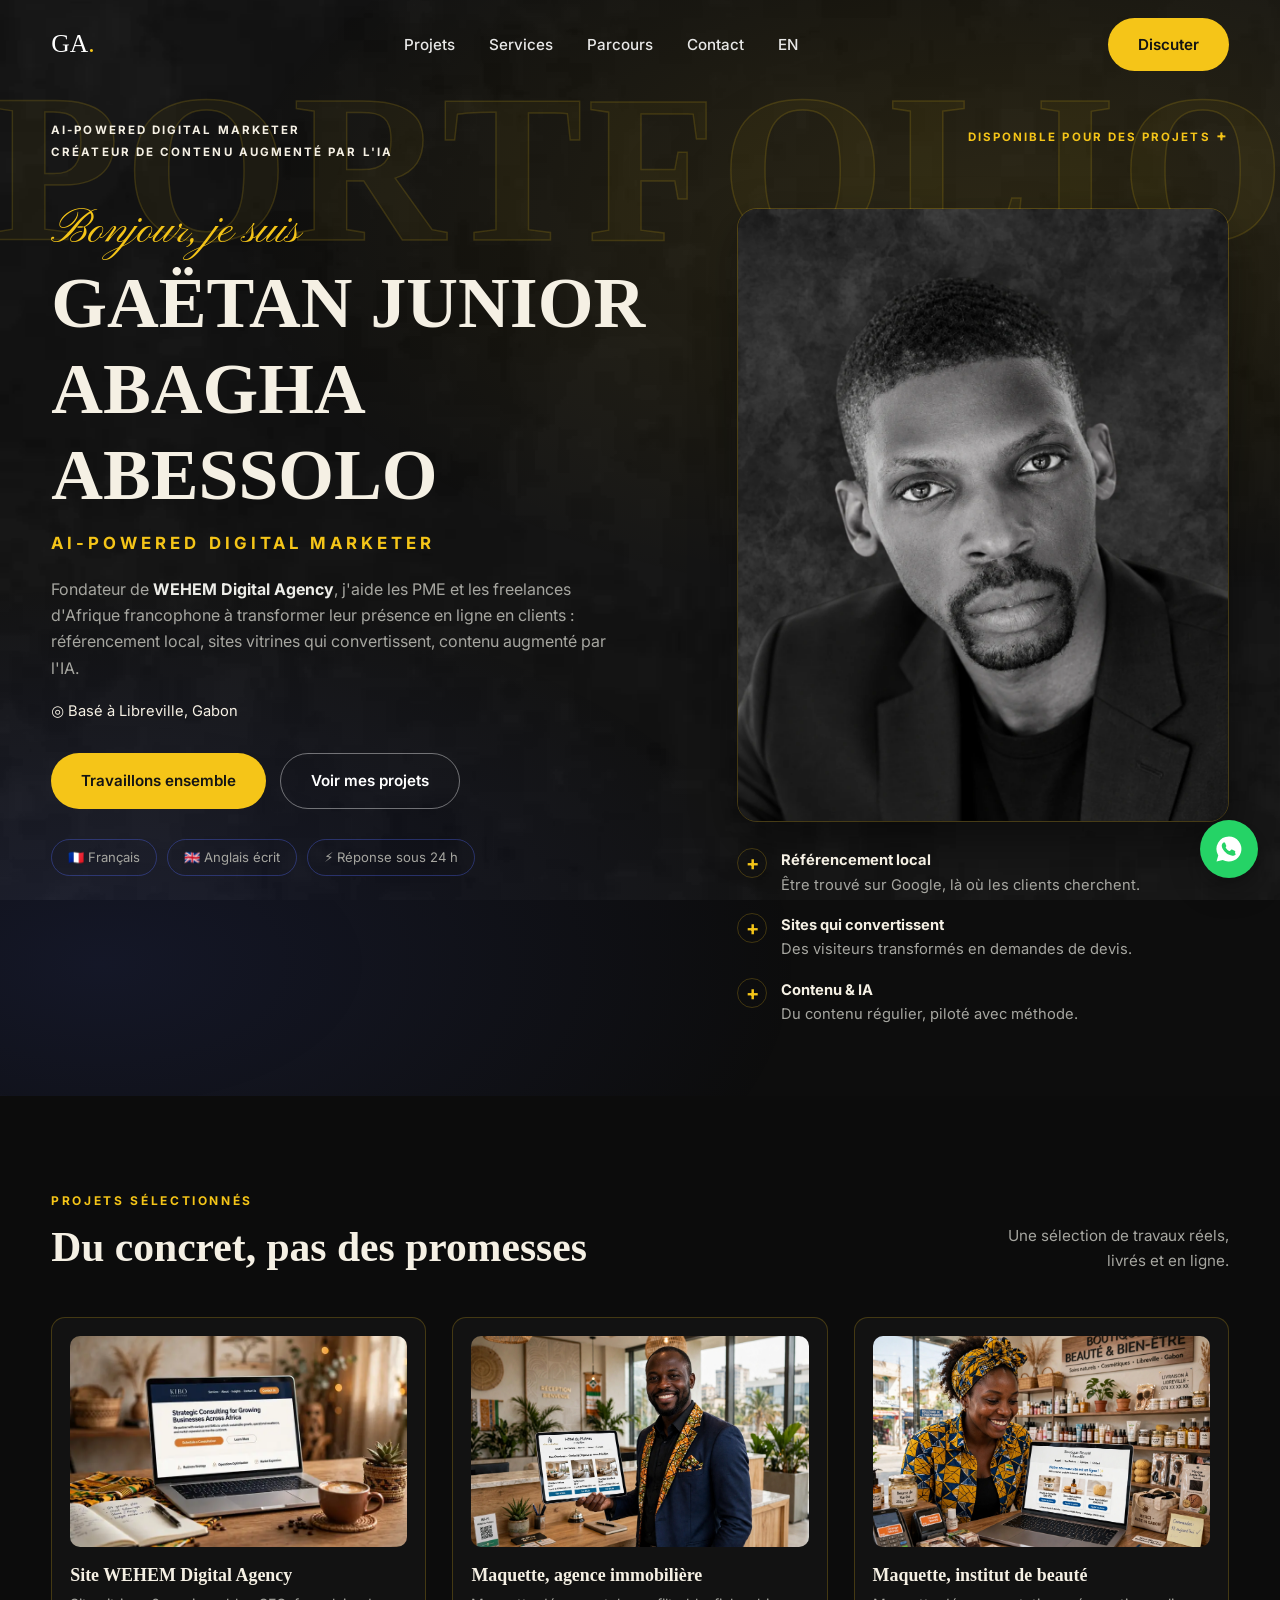
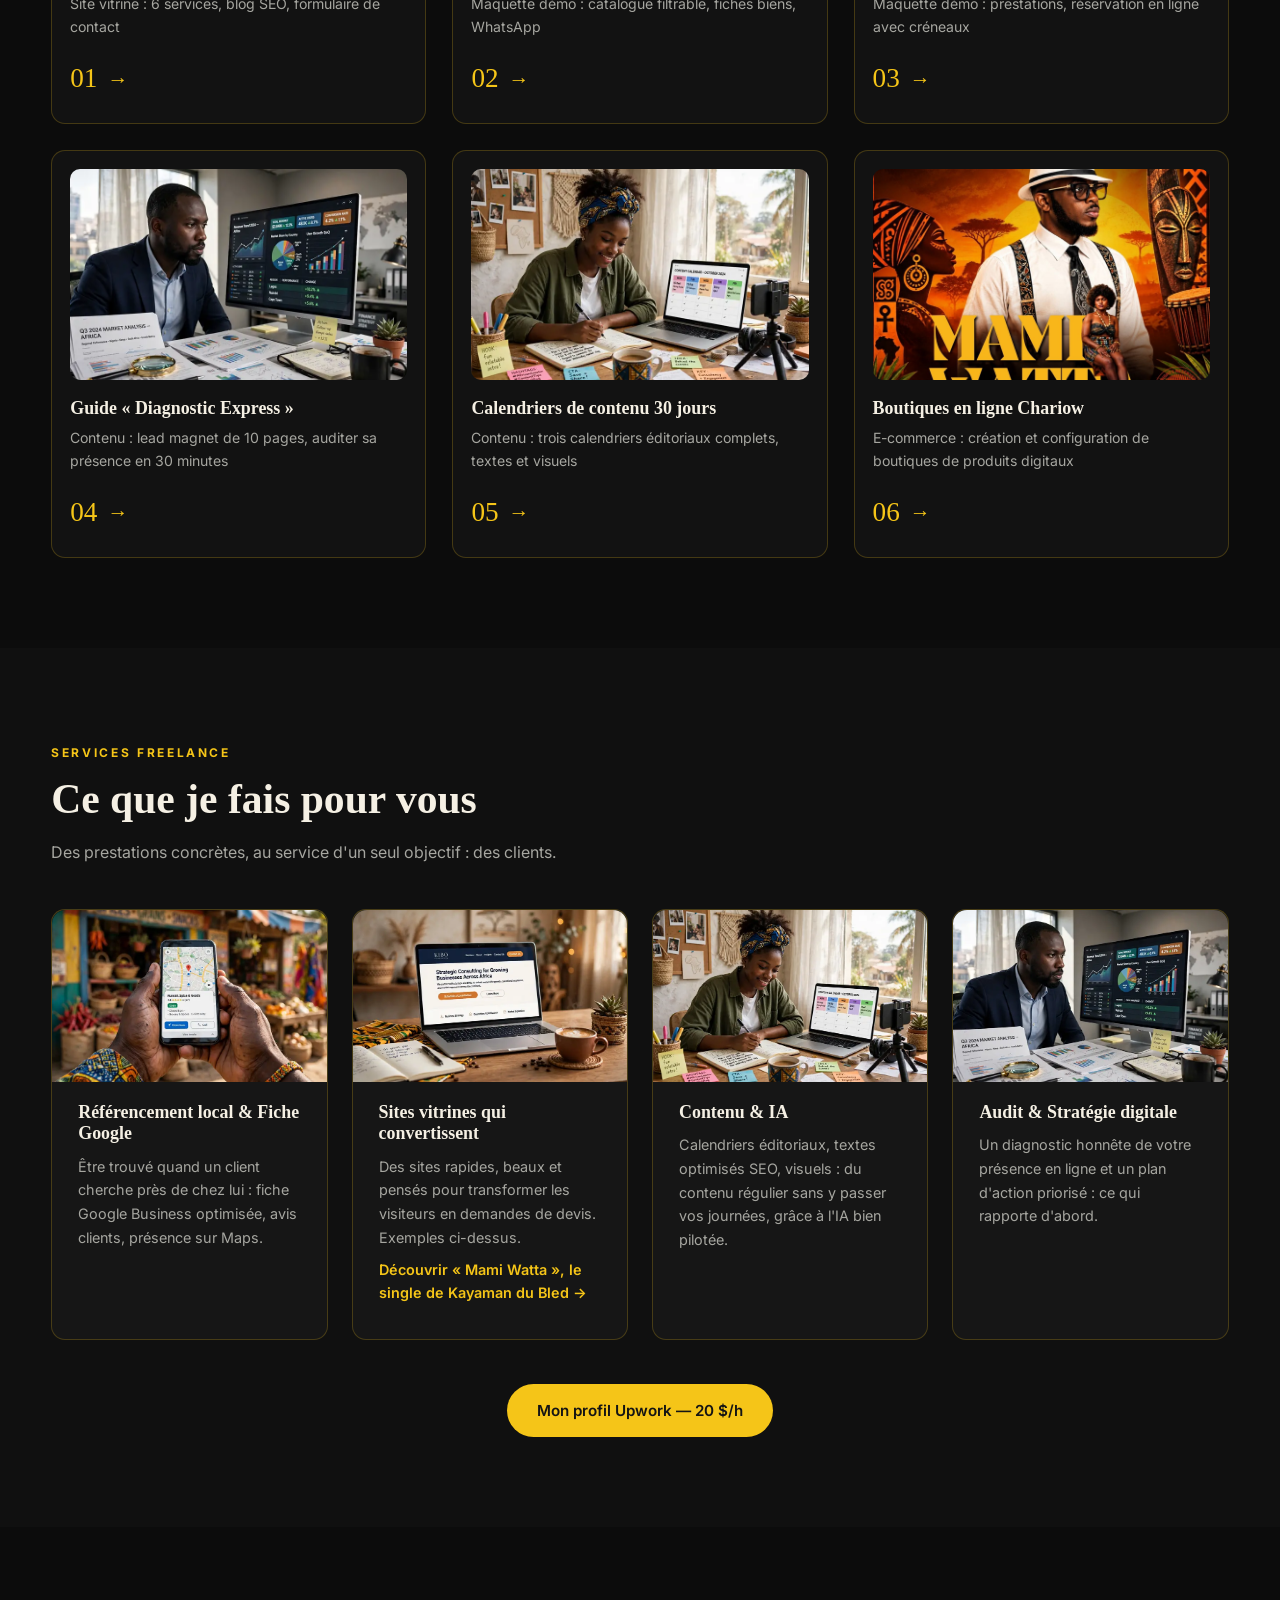
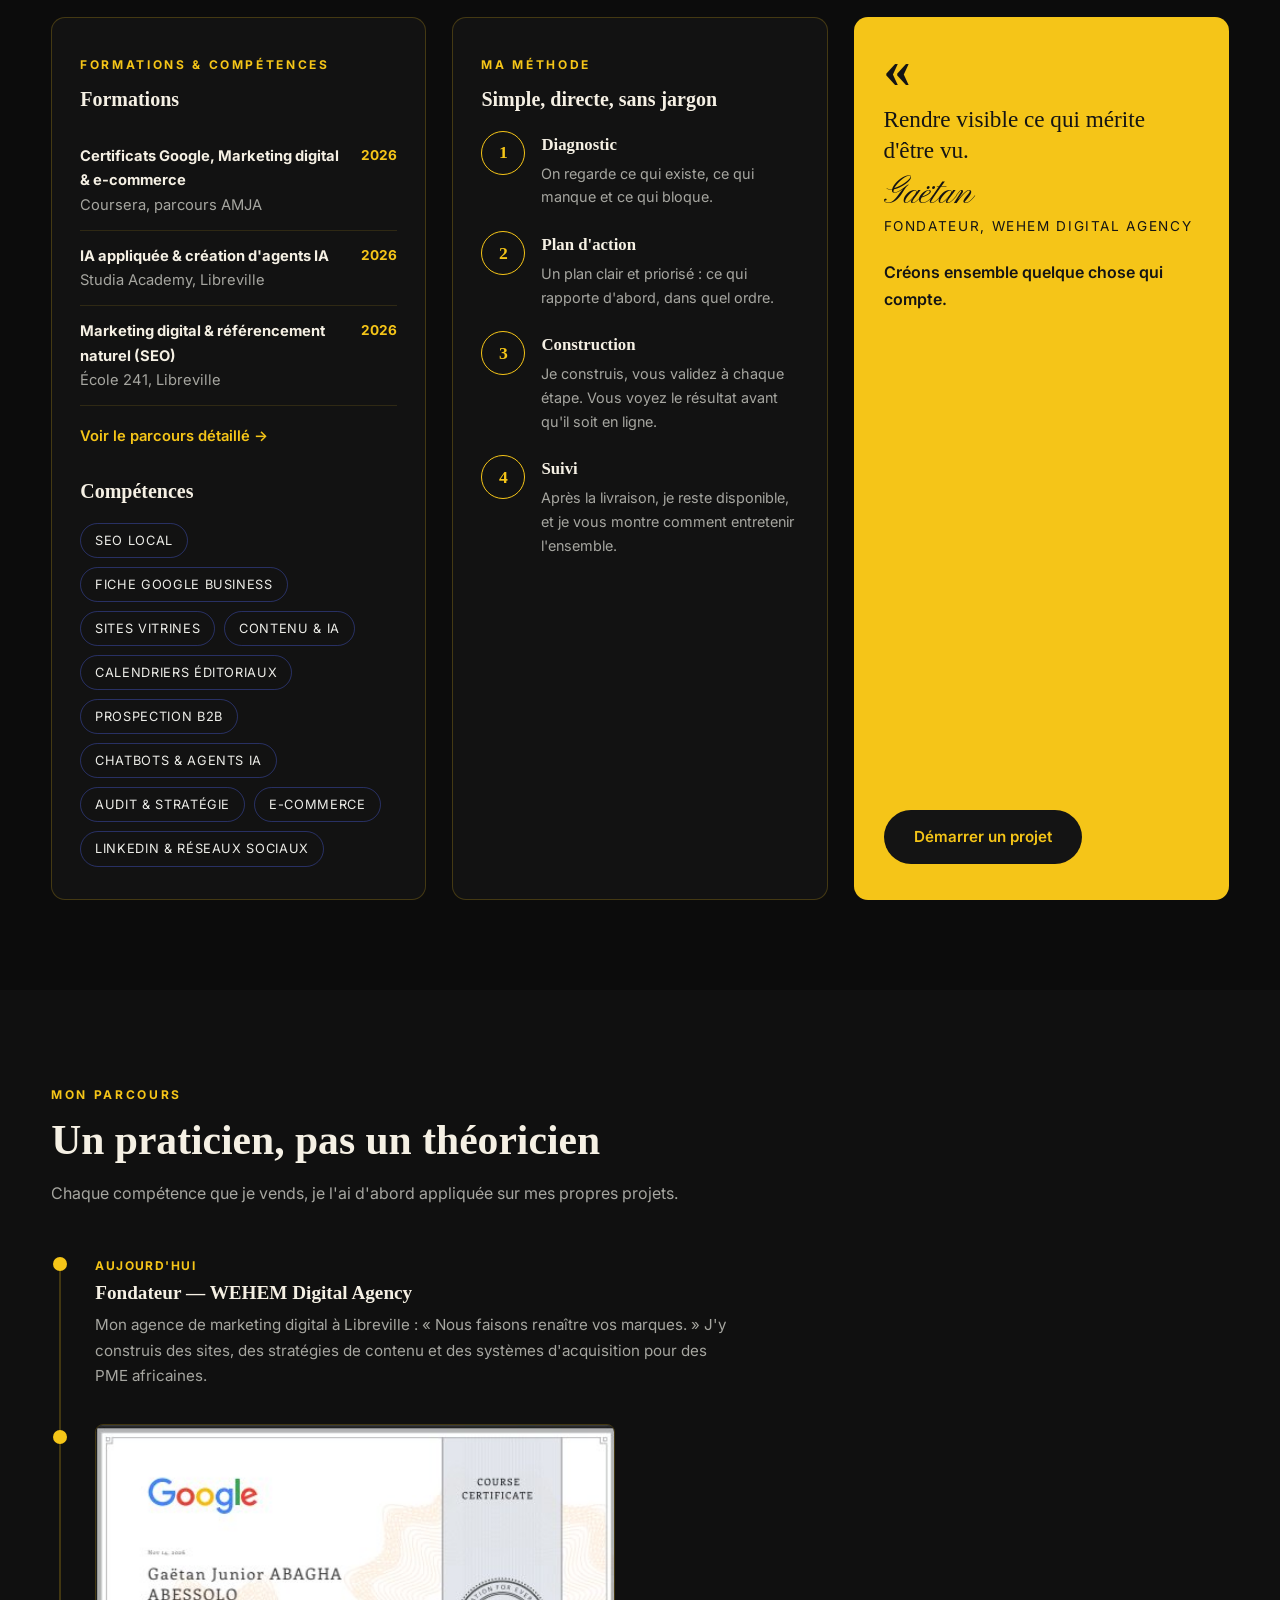
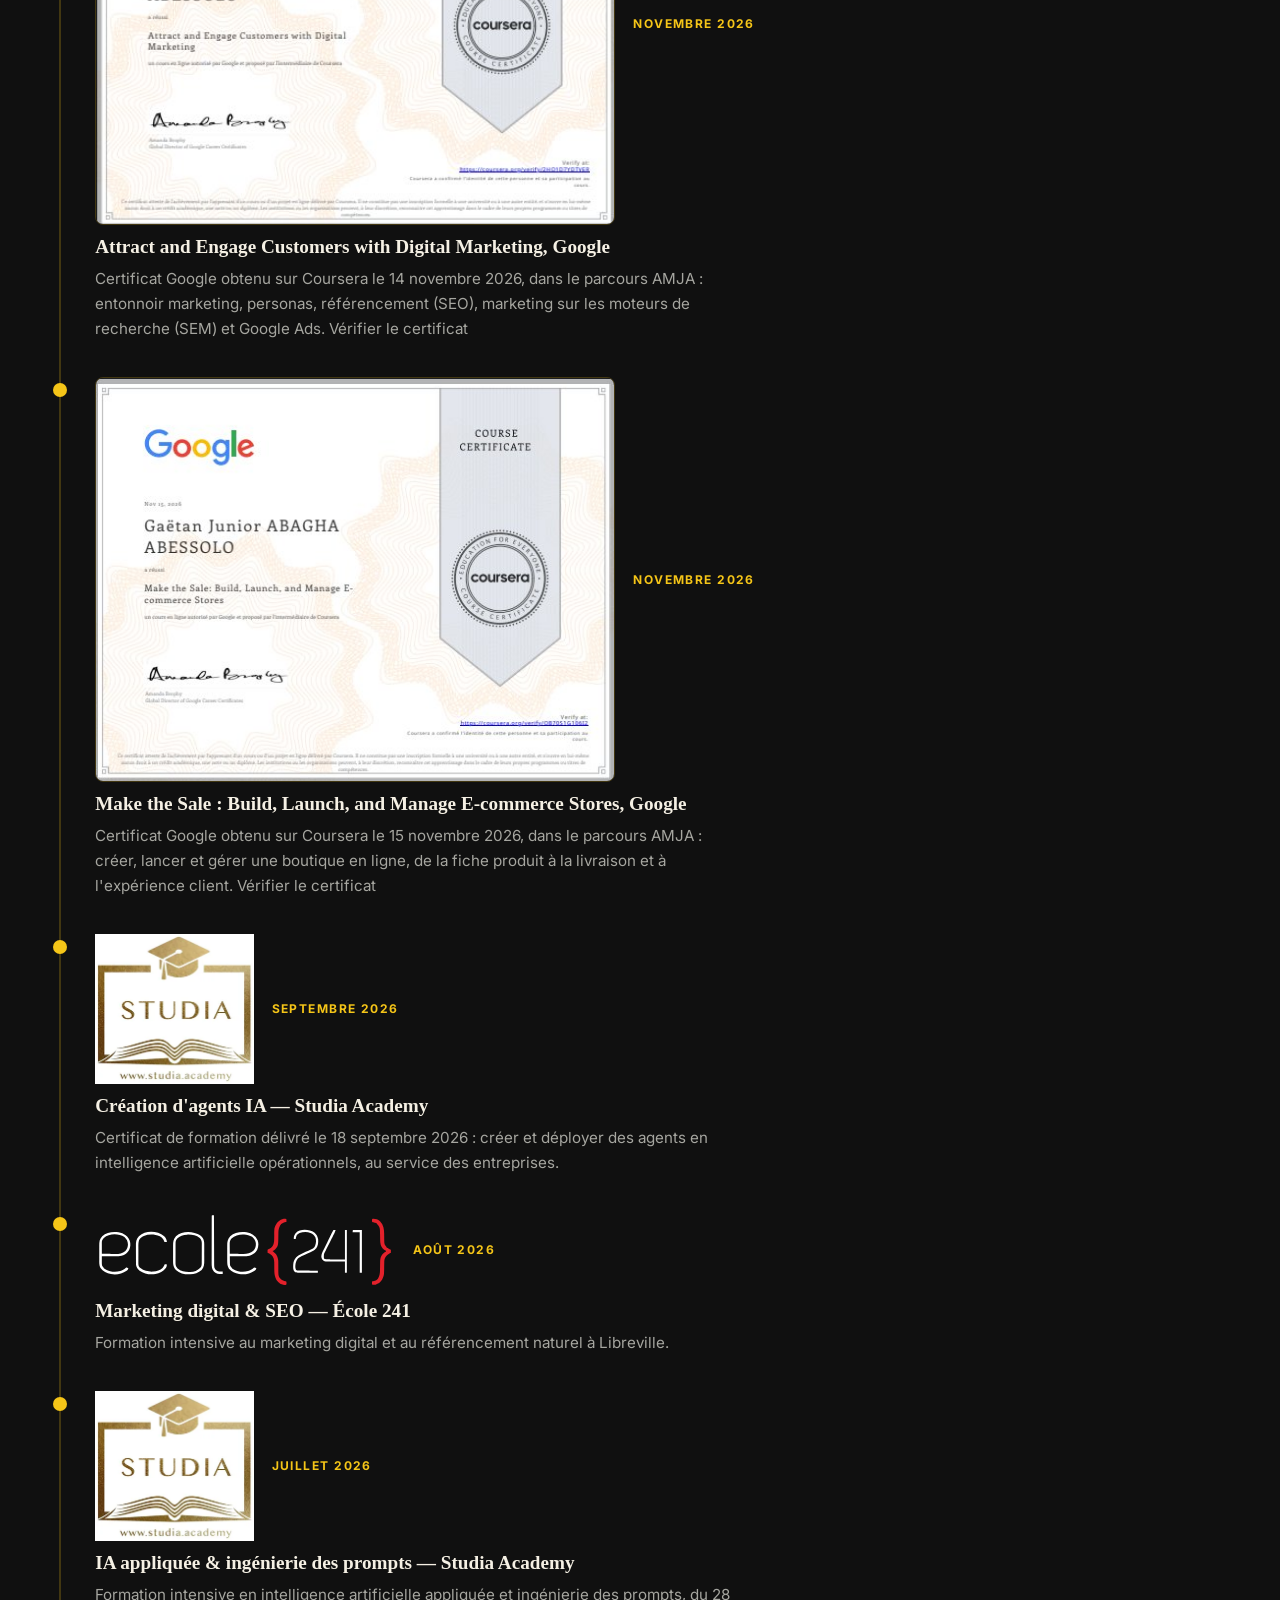
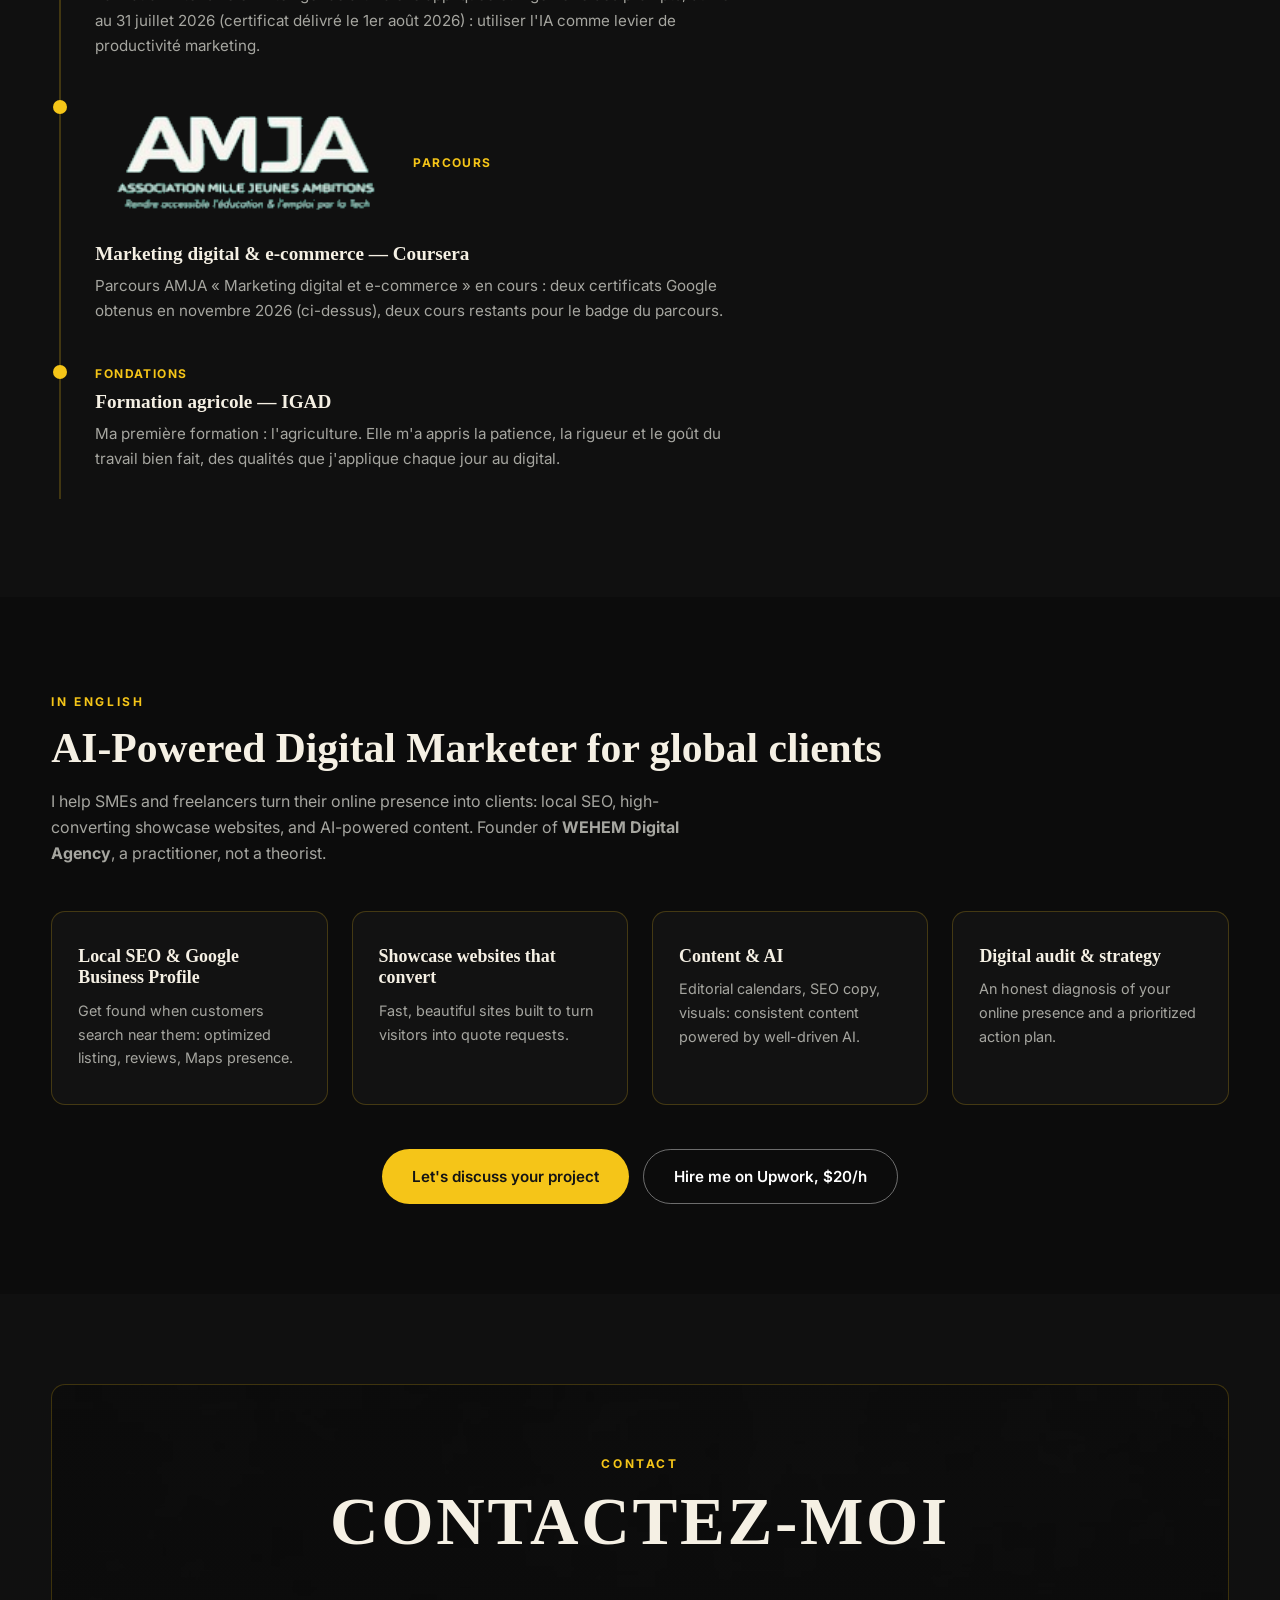
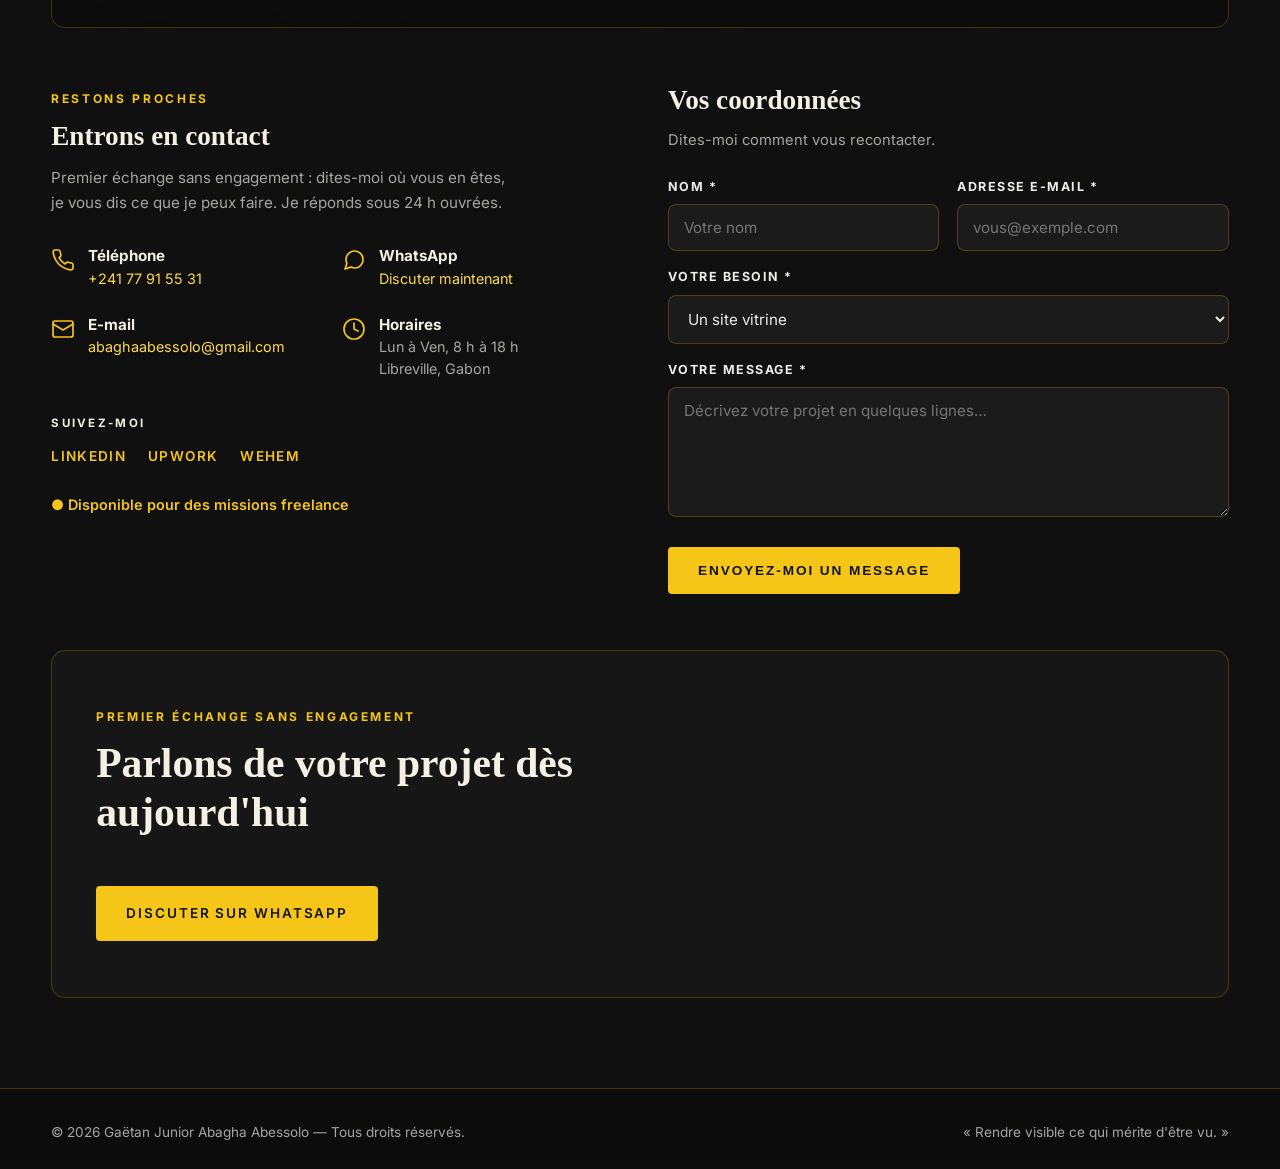
==== commit 3ae4b54a: "Nouvelle section contact inspirée du modèle SOVY, portrait dans la bande d'appel" ====
--- a/index.html
+++ b/index.html
@@ -334,41 +334,83 @@
 
 <section class="section section--alt" id="contact">
   <div class="container">
-    <span class="kicker reveal">Contact</span>
-    <h2 class="titre-section titre-contact reveal">Travaillons<br>ensemble</h2>
-    <p class="sous-titre reveal">Premier échange sans engagement : dites-moi où vous en êtes, je vous dis ce que je peux faire. <span class="dispo-pill">● Disponible pour des missions freelance</span></p>
-    <div class="contact-grille">
-      <form class="formulaire reveal" id="form-contact" action="https://formsubmit.co/ajax/abaghaabessolo@gmail.com" method="POST">
-        <input type="text" name="_honey" style="display:none" tabindex="-1" autocomplete="off">
-        <label for="c-nom">Votre nom *</label>
-        <input id="c-nom" name="nom" type="text" required placeholder="Votre nom">
-        <label for="c-email">E-mail *</label>
-        <input id="c-email" name="email" type="email" required placeholder="vous@exemple.com">
-        <label for="c-besoin">Votre besoin</label>
-        <select id="c-besoin" name="besoin">
-          <option>Un site vitrine</option>
-          <option>Référencement / Fiche Google</option>
-          <option>Contenu &amp; réseaux sociaux</option>
-          <option>Audit de ma présence en ligne</option>
-          <option>Autre projet</option>
-        </select>
-        <label for="c-msg">Votre message *</label>
-        <textarea id="c-msg" name="message" required placeholder="Décrivez votre projet en quelques lignes…"></textarea>
-        <button class="btn btn--or" type="submit" style="margin-top:20px">Envoyer</button>
-        <p class="form-ok">✓ Message envoyé ! Je vous réponds sous 24 h ouvrées.</p>
-        <p class="form-erreur">✕ L'envoi a échoué. Écrivez-moi directement sur <a href="https://wa.me/24107915531" target="_blank" rel="noopener" style="color:var(--or-clair);text-decoration:underline">WhatsApp</a>.</p>
-      </form>
-      <div class="reveal">
-        <div class="coordonnees">
-          <h3>Coordonnées directes</h3>
-          <p>📞 <a href="tel:+24177915531">+241 77 91 55 31</a></p>
-          <p>💬 <a href="https://wa.me/24107915531" target="_blank" rel="noopener">WhatsApp</a></p>
-          <p>✉️ <a href="mailto:abaghaabessolo@gmail.com">abaghaabessolo@gmail.com</a></p>
-          <p>💼 <a href="https://www.linkedin.com/in/ga%C3%ABtan-junior-abagha-abessolo-7a0b511a5" target="_blank" rel="noopener">LinkedIn</a></p>
-          <p>🌐 <a href="https://www.upwork.com/freelancers/~0172870caa1b74c780" target="_blank" rel="noopener">Upwork</a></p>
-          <p>📍 Libreville, Gabon</p>
-        </div>
-      </div>
+    <div class="contact-band reveal">
+      <span class="kicker">Contact</span>
+      <h2 class="contact-band-titre">Contactez-moi</h2>
+    </div>
+    <div class="contact-colonnes">
+      <div class="contact-infos reveal">
+        <span class="kicker">Restons proches</span>
+        <h3 class="contact-soustitre">Entrons en contact</h3>
+        <p class="contact-intro">Premier échange sans engagement : dites-moi où vous en êtes, je vous dis ce que je peux faire. Je réponds sous 24 h ouvrées.</p>
+        <div class="infos-grid">
+          <div class="info-item">
+            <svg class="info-icone" viewBox="0 0 24 24" fill="none" stroke="currentColor" stroke-width="1.7" stroke-linecap="round" stroke-linejoin="round"><path d="M22 16.92v3a2 2 0 0 1-2.18 2 19.79 19.79 0 0 1-8.63-3.07 19.5 19.5 0 0 1-6-6 19.79 19.79 0 0 1-3.07-8.67A2 2 0 0 1 4.11 2h3a2 2 0 0 1 2 1.72c.13.96.36 1.9.7 2.81a2 2 0 0 1-.45 2.11L8.09 9.91a16 16 0 0 0 6 6l1.27-1.27a2 2 0 0 1 2.11-.45c.91.34 1.85.57 2.81.7A2 2 0 0 1 22 16.92z"/></svg>
+            <p><strong>Téléphone</strong><br><a href="tel:+24177915531">+241 77 91 55 31</a></p>
+          </div>
+          <div class="info-item">
+            <svg class="info-icone" viewBox="0 0 24 24" fill="none" stroke="currentColor" stroke-width="1.7" stroke-linecap="round" stroke-linejoin="round"><path d="M21 11.5a8.38 8.38 0 0 1-.9 3.8 8.5 8.5 0 0 1-7.6 4.7 8.38 8.38 0 0 1-3.8-.9L3 21l1.9-5.7a8.38 8.38 0 0 1-.9-3.8 8.5 8.5 0 0 1 4.7-7.6 8.38 8.38 0 0 1 3.8-.9h.5a8.48 8.48 0 0 1 8 8v.5z"/></svg>
+            <p><strong>WhatsApp</strong><br><a href="https://wa.me/24107915531" target="_blank" rel="noopener">Discuter maintenant</a></p>
+          </div>
+          <div class="info-item">
+            <svg class="info-icone" viewBox="0 0 24 24" fill="none" stroke="currentColor" stroke-width="1.7" stroke-linecap="round" stroke-linejoin="round"><rect x="2" y="4" width="20" height="16" rx="2"/><path d="m22 7-10 6L2 7"/></svg>
+            <p><strong>E-mail</strong><br><a href="mailto:abaghaabessolo@gmail.com">abaghaabessolo@gmail.com</a></p>
+          </div>
+          <div class="info-item">
+            <svg class="info-icone" viewBox="0 0 24 24" fill="none" stroke="currentColor" stroke-width="1.7" stroke-linecap="round" stroke-linejoin="round"><circle cx="12" cy="12" r="10"/><path d="M12 6v6l4 2"/></svg>
+            <p><strong>Horaires</strong><br>Lun à Ven, 8 h à 18 h<br>Libreville, Gabon</p>
+          </div>
+        </div>
+        <p class="suivez-titre">Suivez-moi</p>
+        <div class="suivez-liens">
+          <a href="https://www.linkedin.com/in/ga%C3%ABtan-junior-abagha-abessolo-7a0b511a5" target="_blank" rel="noopener">LinkedIn</a>
+          <a href="https://www.upwork.com/freelancers/~0172870caa1b74c780" target="_blank" rel="noopener">Upwork</a>
+          <a href="https://wehem-agency.github.io/" target="_blank" rel="noopener">WEHEM</a>
+        </div>
+        <p class="dispo-ligne">● Disponible pour des missions freelance</p>
+      </div>
+      <div class="contact-form reveal">
+        <h3 class="contact-soustitre">Vos coordonnées</h3>
+        <p class="contact-form-note">Dites-moi comment vous recontacter.</p>
+        <form class="formulaire" id="form-contact" action="https://formsubmit.co/ajax/abaghaabessolo@gmail.com" method="POST">
+          <input type="text" name="_honey" style="display:none" tabindex="-1" autocomplete="off">
+          <div class="form-ligne">
+            <div class="form-champ">
+              <label for="c-nom">Nom *</label>
+              <input id="c-nom" name="nom" type="text" required placeholder="Votre nom">
+            </div>
+            <div class="form-champ">
+              <label for="c-email">Adresse e-mail *</label>
+              <input id="c-email" name="email" type="email" required placeholder="vous@exemple.com">
+            </div>
+          </div>
+          <div class="form-champ">
+            <label for="c-besoin">Votre besoin *</label>
+            <select id="c-besoin" name="besoin">
+              <option>Un site vitrine</option>
+              <option>Référencement / Fiche Google</option>
+              <option>Contenu &amp; réseaux sociaux</option>
+              <option>Audit de ma présence en ligne</option>
+              <option>Autre projet</option>
+            </select>
+          </div>
+          <div class="form-champ">
+            <label for="c-msg">Votre message *</label>
+            <textarea id="c-msg" name="message" required placeholder="Décrivez votre projet en quelques lignes…"></textarea>
+          </div>
+          <button class="btn btn--carre" type="submit">Envoyez-moi un message</button>
+          <p class="form-ok">✓ Message envoyé ! Je vous réponds sous 24 h ouvrées.</p>
+          <p class="form-erreur">✕ L'envoi a échoué. Écrivez-moi directement sur <a href="https://wa.me/24107915531" target="_blank" rel="noopener" style="color:var(--or-clair);text-decoration:underline">WhatsApp</a>.</p>
+        </form>
+      </div>
+    </div>
+    <div class="cta-band reveal">
+      <div class="cta-band-texte">
+        <span class="kicker">Premier échange sans engagement</span>
+        <h3 class="cta-band-titre">Parlons de votre projet dès aujourd'hui</h3>
+        <a class="btn btn--or btn--carre" href="https://wa.me/24107915531" target="_blank" rel="noopener">Discuter sur WhatsApp</a>
+      </div>
+      <div class="cta-band-photo" role="img" aria-label="Portrait de Gaëtan Junior Abagha Abessolo"></div>
     </div>
   </div>
 </section>
--- a/styles.css
+++ b/styles.css
@@ -140,22 +140,44 @@
 .etape p{color:var(--gris);font-size:.95rem;max-width:640px}
 
 /* Contact */
-.titre-contact{font-size:clamp(2.4rem,5vw,3.8rem);text-transform:uppercase;line-height:1.08}
-.dispo-pill{display:inline-block;color:var(--or);font-weight:600;white-space:nowrap}
-.contact-grille{display:grid;grid-template-columns:1fr 1fr;gap:48px;align-items:start}
-.formulaire label{display:block;font-size:.85rem;font-weight:600;margin:14px 0 6px;color:var(--texte)}
+.contact-band{position:relative;border:1px solid var(--bord);border-radius:var(--rayon);overflow:hidden;
+  padding:64px 30px;text-align:center;margin-bottom:56px;
+  background:linear-gradient(rgba(10,10,10,.82),rgba(10,10,10,.88)),url('images/texture-fond.webp') center/cover no-repeat}
+.contact-band .kicker{margin-bottom:8px}
+.contact-band-titre{font-size:clamp(2.4rem,6vw,4.2rem);text-transform:uppercase;letter-spacing:.04em;margin:0}
+.contact-colonnes{display:grid;grid-template-columns:1fr 1fr;gap:56px;align-items:start;margin-bottom:56px}
+.contact-soustitre{font-size:1.7rem;margin-bottom:12px}
+.contact-intro{color:var(--gris);font-size:.95rem;max-width:460px;margin-bottom:30px}
+.infos-grid{display:grid;grid-template-columns:1fr 1fr;gap:24px 20px;margin-bottom:34px}
+.info-item{display:flex;gap:13px;align-items:flex-start}
+.info-icone{width:24px;height:24px;flex:none;color:var(--or);margin-top:3px}
+.info-item p{font-size:.9rem;color:var(--gris);line-height:1.5}
+.info-item strong{color:var(--creme);font-size:.95rem}
+.info-item a{color:var(--or-clair)}
+.info-item a:hover{color:var(--or)}
+.suivez-titre{text-transform:uppercase;letter-spacing:.2em;font-size:.72rem;font-weight:700;color:var(--creme);margin-bottom:12px}
+.suivez-liens{display:flex;gap:22px;flex-wrap:wrap;margin-bottom:26px}
+.suivez-liens a{color:var(--or);font-size:.85rem;font-weight:600;text-transform:uppercase;letter-spacing:.1em}
+.suivez-liens a:hover{color:var(--or-clair)}
+.dispo-ligne{color:var(--or);font-size:.9rem;font-weight:600}
+.contact-form-note{color:var(--gris);font-size:.92rem;margin-bottom:8px}
+.formulaire label{display:block;font-size:.78rem;font-weight:700;margin:16px 0 7px;color:var(--texte);text-transform:uppercase;letter-spacing:.12em}
 .formulaire input,.formulaire select,.formulaire textarea{width:100%;padding:13px 15px;border:1.5px solid var(--bord);
-  border-radius:10px;font-size:.95rem;font-family:var(--font-texte);outline:none;transition:.2s;background:rgba(255,255,255,.05);color:var(--texte)}
+  border-radius:8px;font-size:.95rem;font-family:var(--font-texte);outline:none;transition:.2s;background:rgba(255,255,255,.05);color:var(--texte)}
 .formulaire select option{color:#141414}
-.formulaire input:focus,.formulaire select:focus,.formulaire textarea:focus{border-color:var(--bleu)}
-.formulaire textarea{min-height:120px;resize:vertical}
+.formulaire input:focus,.formulaire select:focus,.formulaire textarea:focus{border-color:var(--or)}
+.formulaire textarea{min-height:130px;resize:vertical}
+.form-ligne{display:grid;grid-template-columns:1fr 1fr;gap:18px}
+.form-champ{min-width:0}
+.btn--carre{background:var(--or);color:#141414;border-radius:4px;text-transform:uppercase;letter-spacing:.14em;
+  font-size:.85rem;padding:16px 30px;margin-top:22px}
+.btn--carre:hover{background:var(--or-clair);transform:translateY(-2px)}
 .form-ok{display:none;background:rgba(46,125,50,.18);border:1px solid #4caf50;color:#a5d6a7;border-radius:10px;padding:16px;margin-top:16px}
 .form-erreur{display:none;background:rgba(198,40,40,.15);border:1px solid #e57373;color:#ef9a9a;border-radius:10px;padding:16px;margin-top:16px}
-.coordonnees{background:rgba(255,255,255,.03);border:1px solid var(--bord);border-radius:var(--rayon);padding:36px}
-.coordonnees h3{margin-bottom:18px}
-.coordonnees p{margin-bottom:12px;color:var(--gris)}
-.coordonnees a{color:var(--or-clair)}
-.coordonnees a:hover{color:var(--or)}
+.cta-band{border:1px solid var(--bord);border-radius:var(--rayon);overflow:hidden;display:grid;grid-template-columns:1.15fr .85fr;background:rgba(255,255,255,.03)}
+.cta-band-texte{padding:56px 44px;display:flex;flex-direction:column;justify-content:center;align-items:flex-start}
+.cta-band-titre{font-size:clamp(1.8rem,3.6vw,2.6rem);margin-bottom:26px}
+.cta-band-photo{background:url('images/portrait-nb.jpg') center 18%/cover no-repeat;min-height:340px}
 
 /* Footer */
 footer{border-top:1px solid var(--bord);padding:10px 0 26px;position:relative;z-index:1;background:rgba(13,13,13,.45)}
@@ -174,7 +196,7 @@
   .bandeau{grid-template-columns:1fr}
   .hero-grille{grid-template-columns:1fr;gap:44px}
   .hero-droite{max-width:460px}
-  .contact-grille{grid-template-columns:1fr}
+  .contact-colonnes{grid-template-columns:1fr}
 }
 @media(max-width:768px){
   .nav{position:fixed;inset:0 0 0 auto;width:min(320px,84vw);background:var(--fond-2);flex-direction:column;
@@ -187,6 +209,9 @@
   .burger.ouvert span:nth-child(3){transform:translateY(-7.5px) rotate(-45deg)}
   .header-cta .btn{display:none}
   .grille-services,.grille-projets{grid-template-columns:1fr}
+  .infos-grid,.form-ligne{grid-template-columns:1fr}
+  .cta-band{grid-template-columns:1fr}
+  .cta-band-photo{min-height:280px;order:-1}
   .section{padding:64px 0}
   .section-head-note{text-align:left}
   .hero{padding-top:104px}
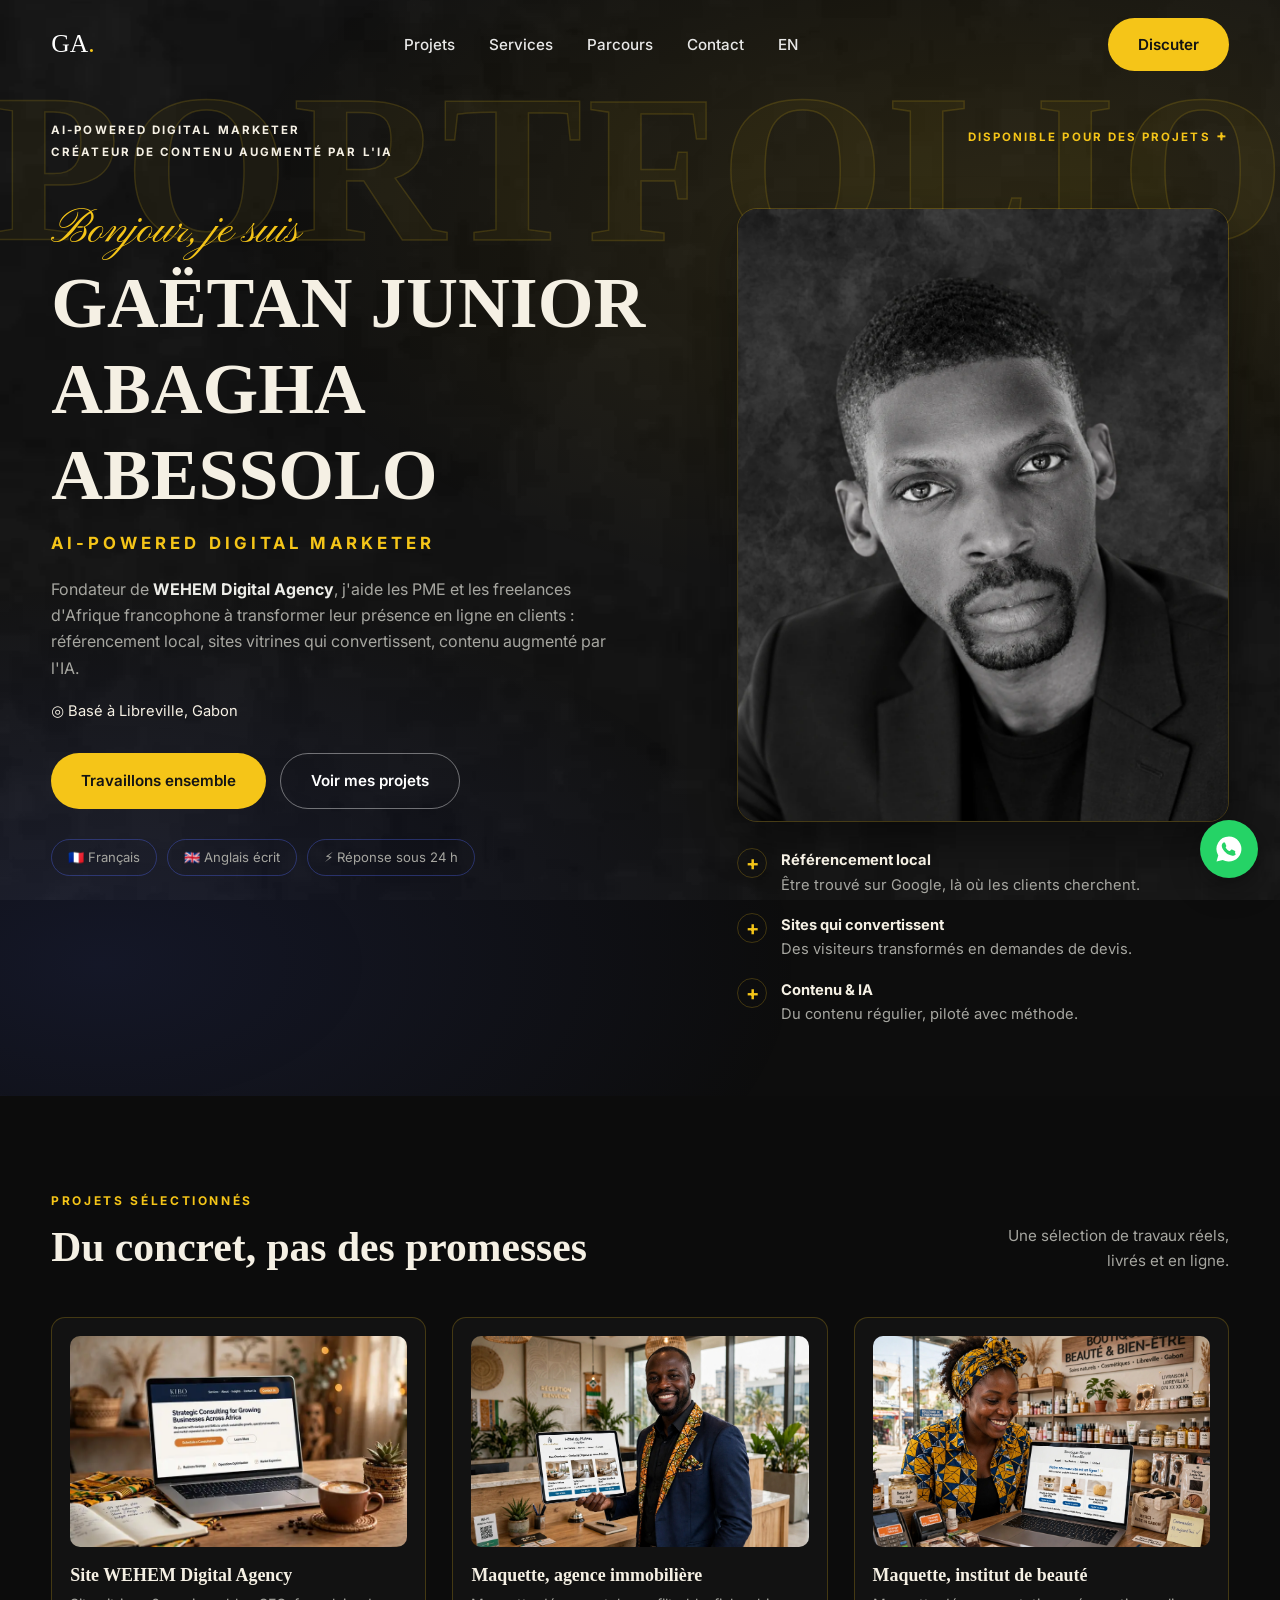
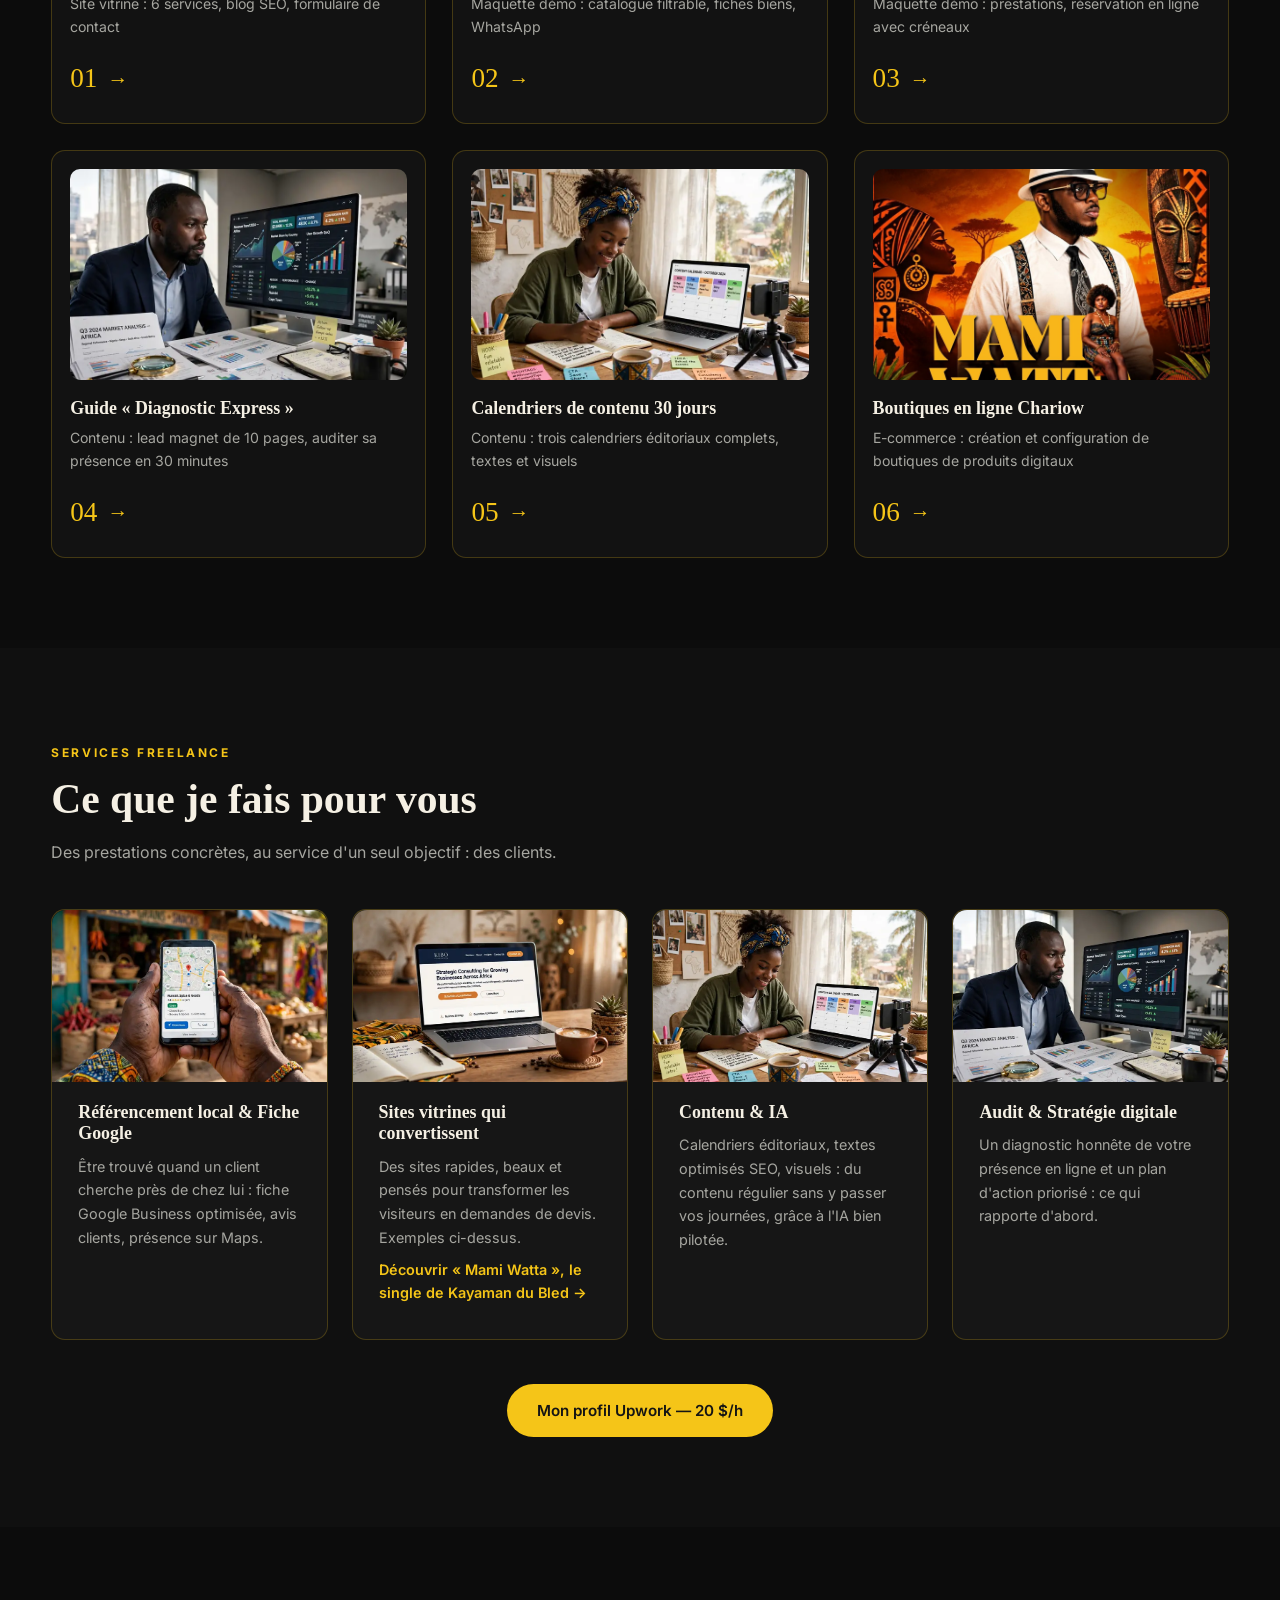
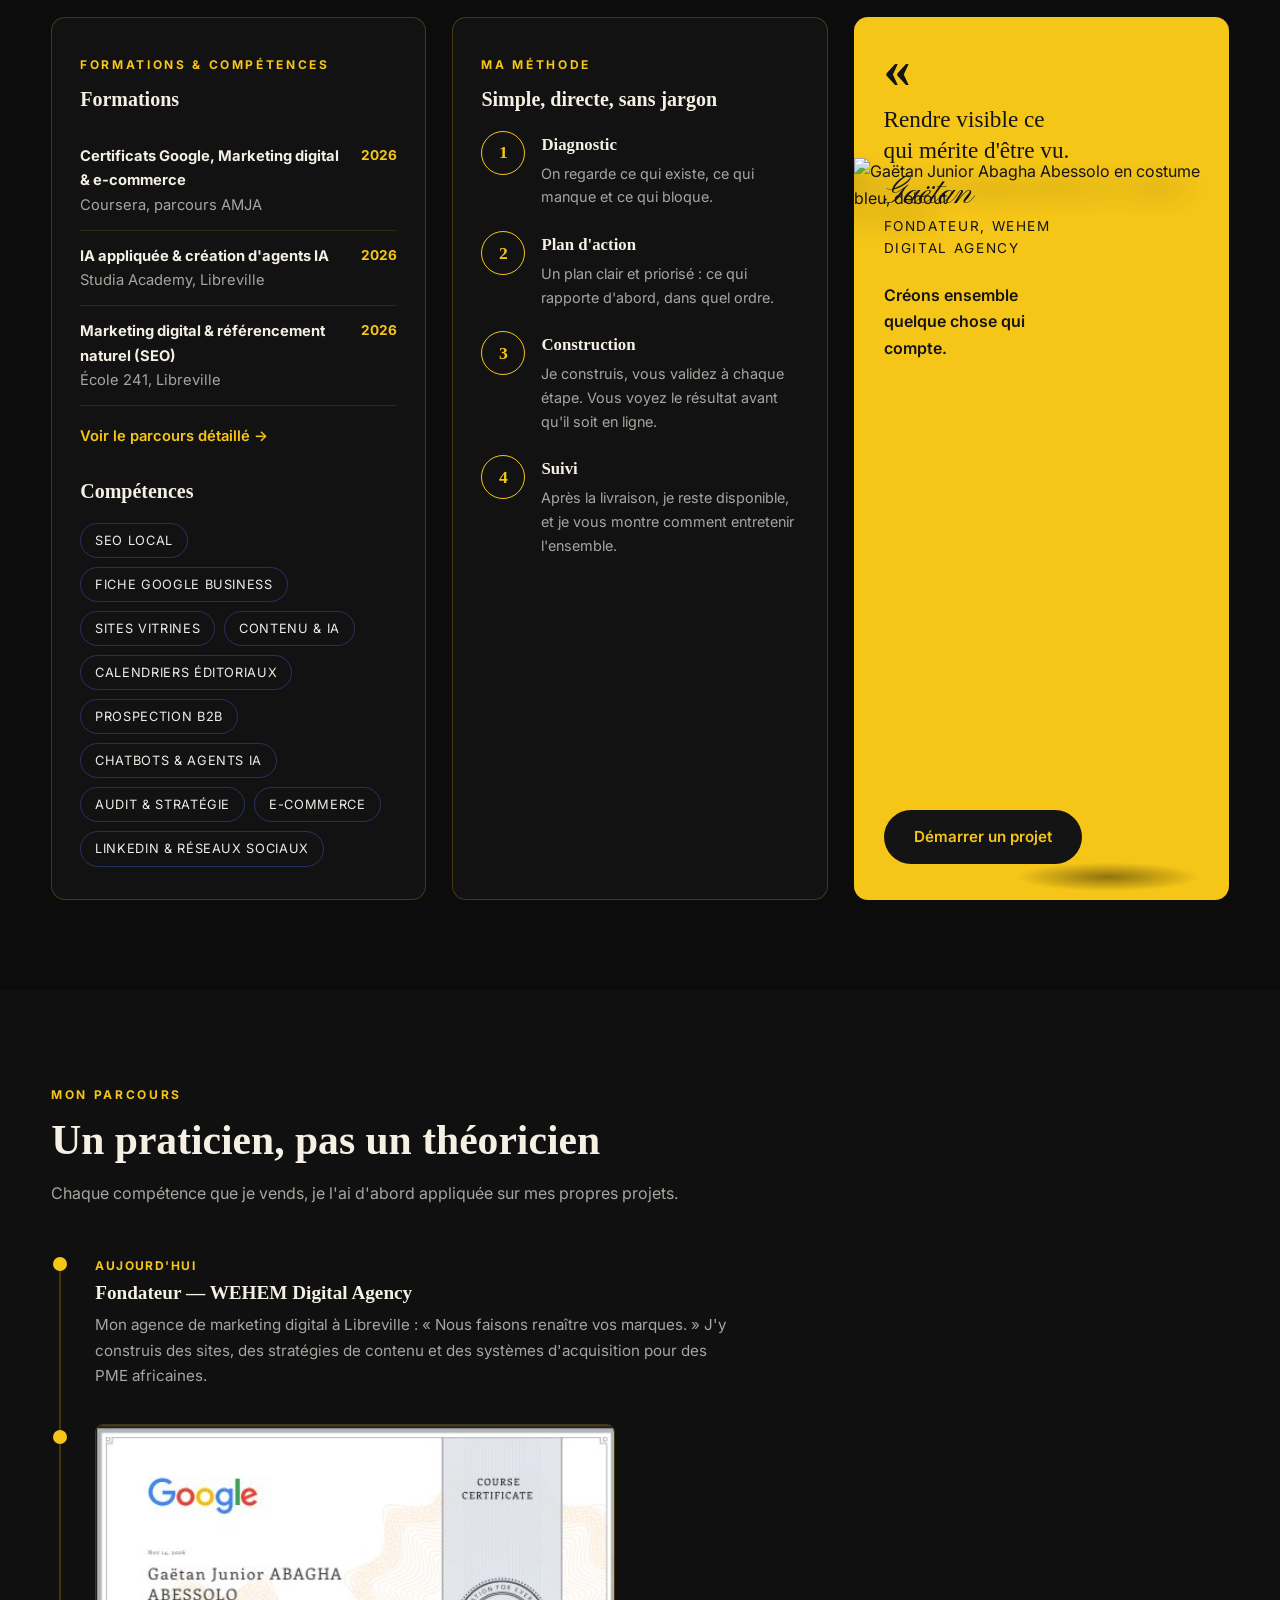
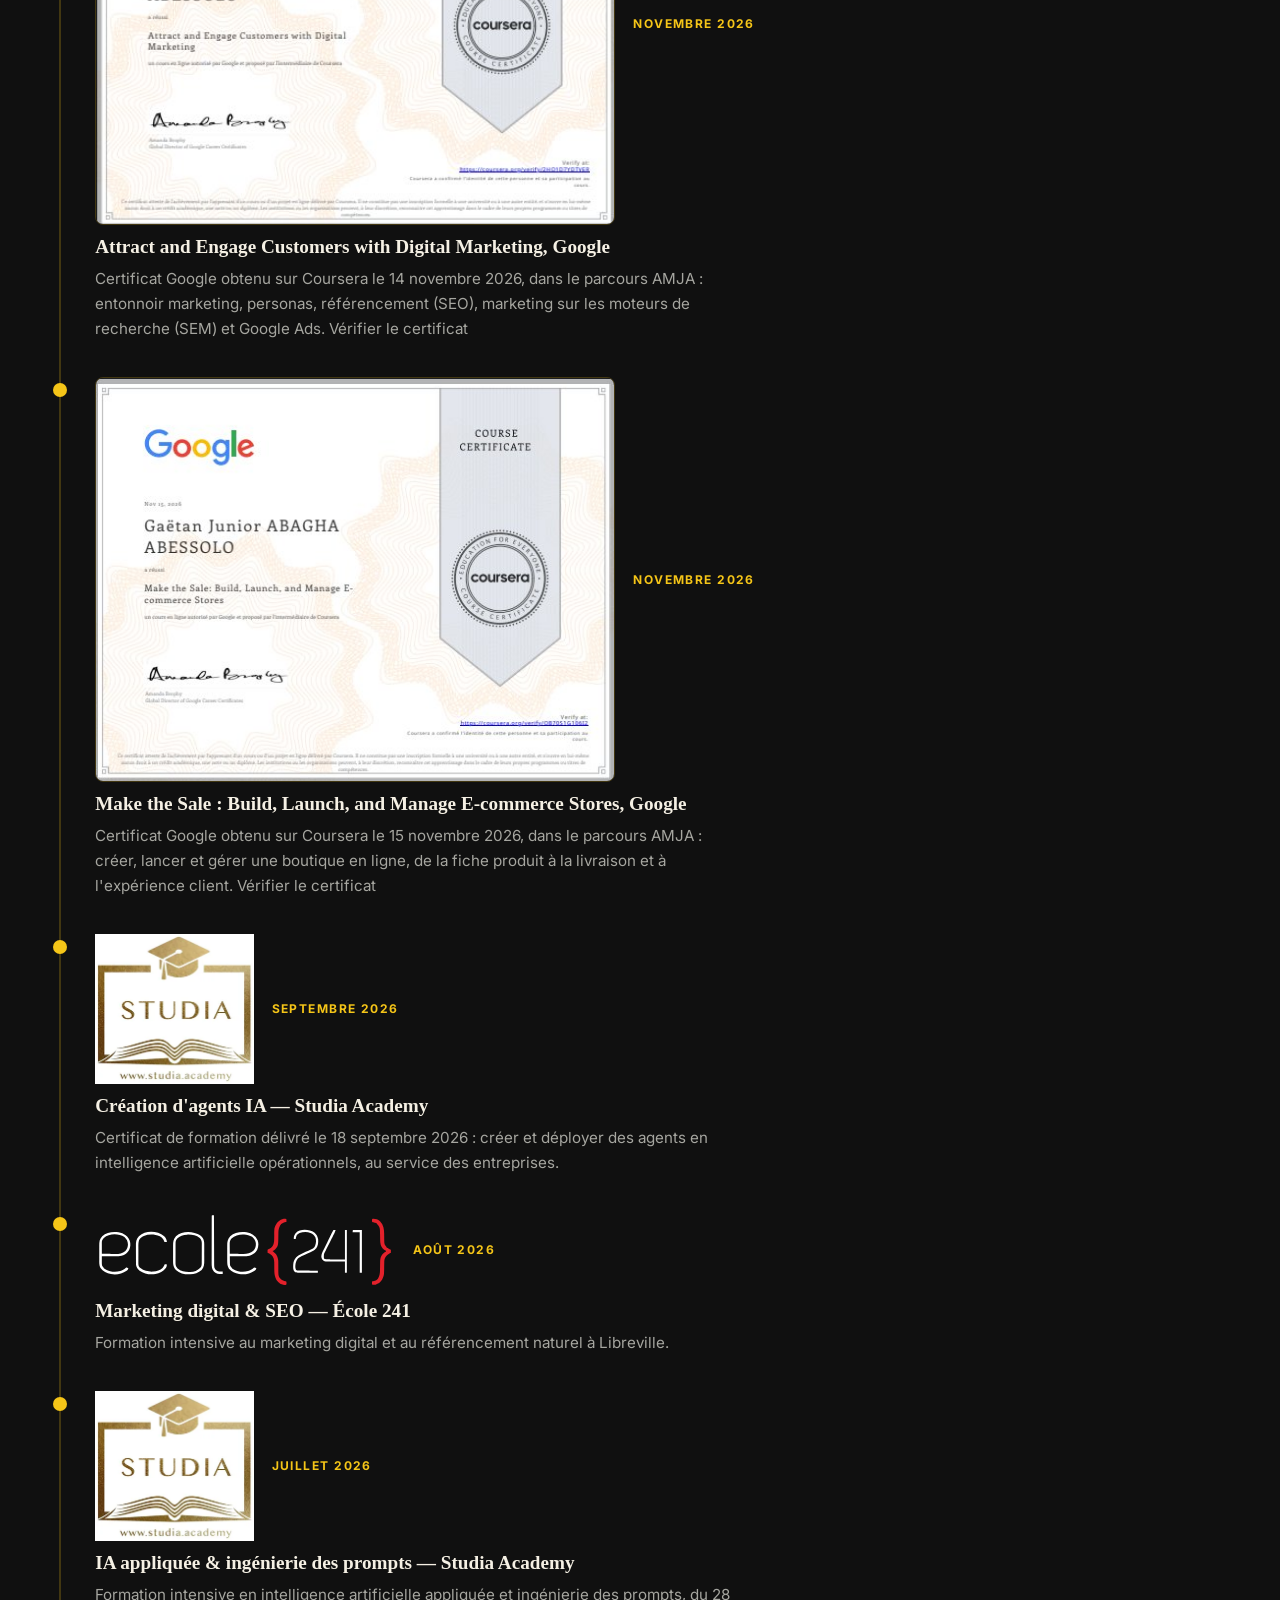
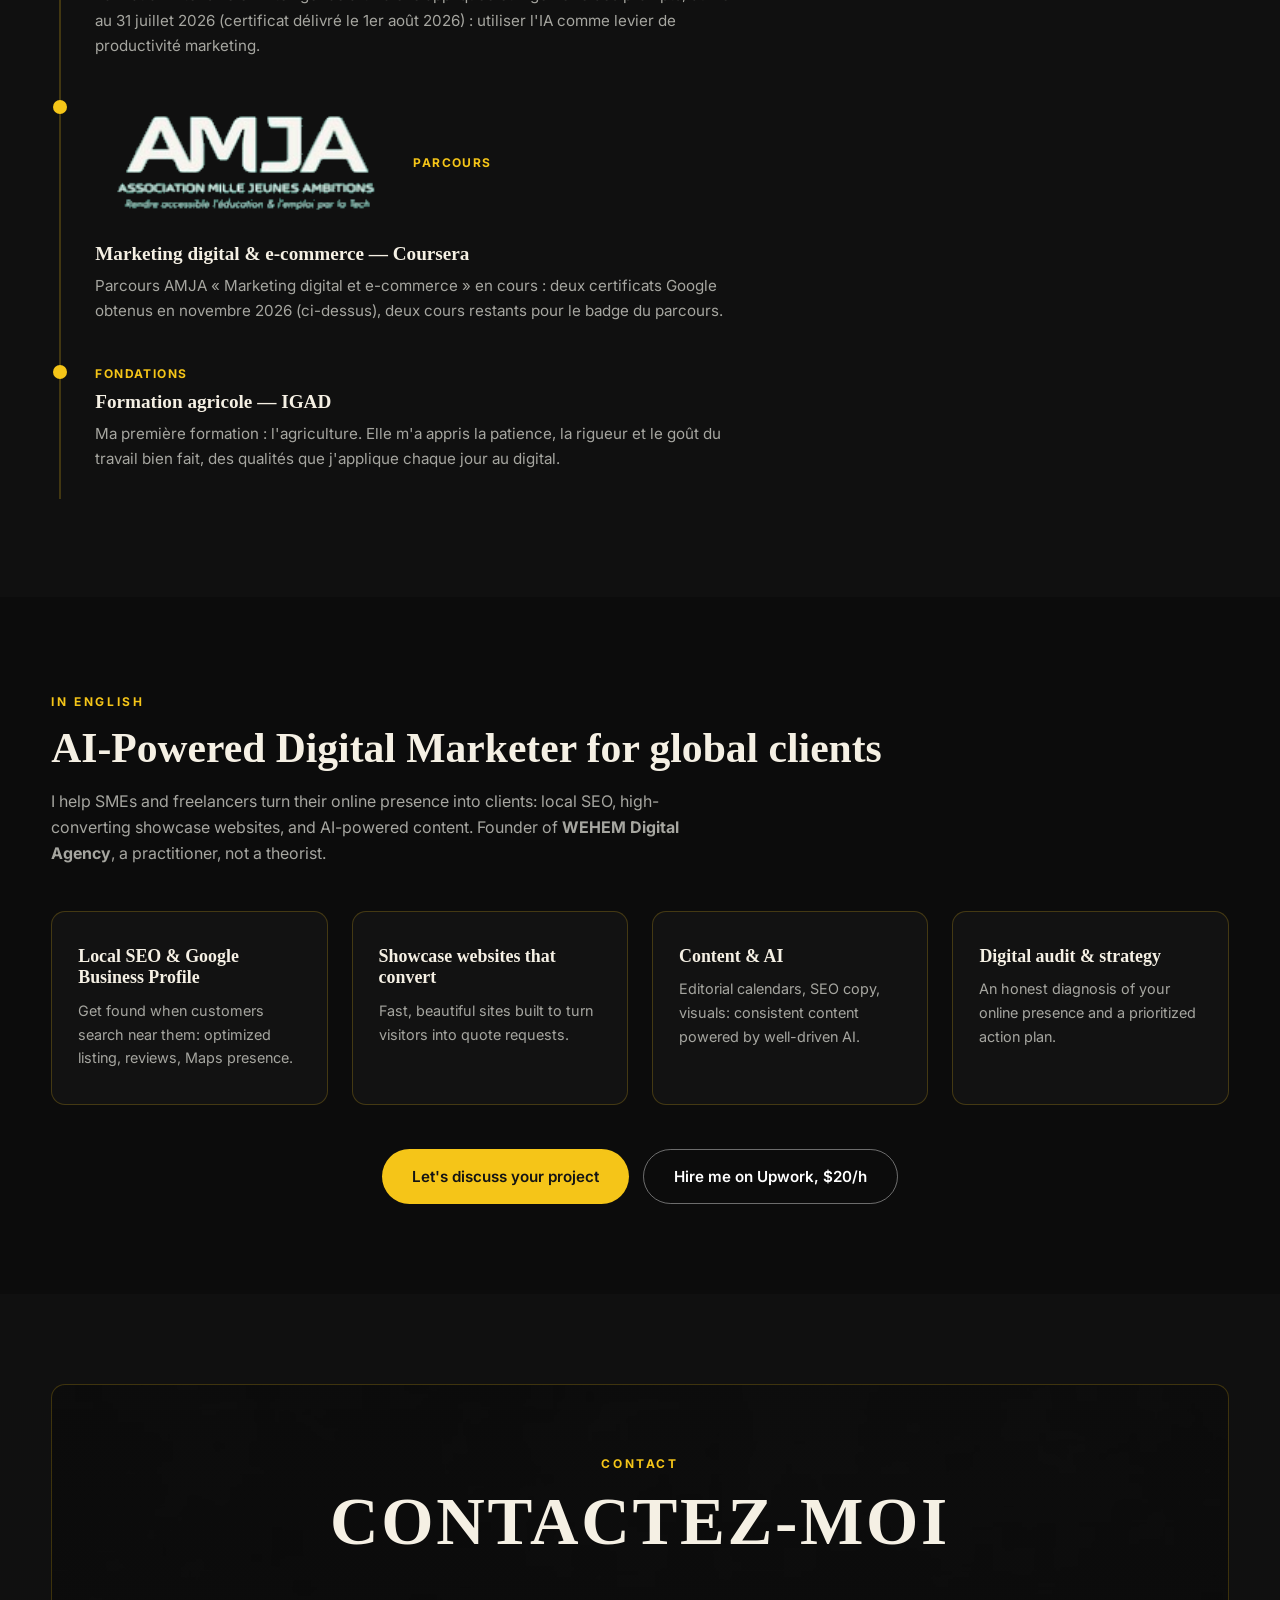
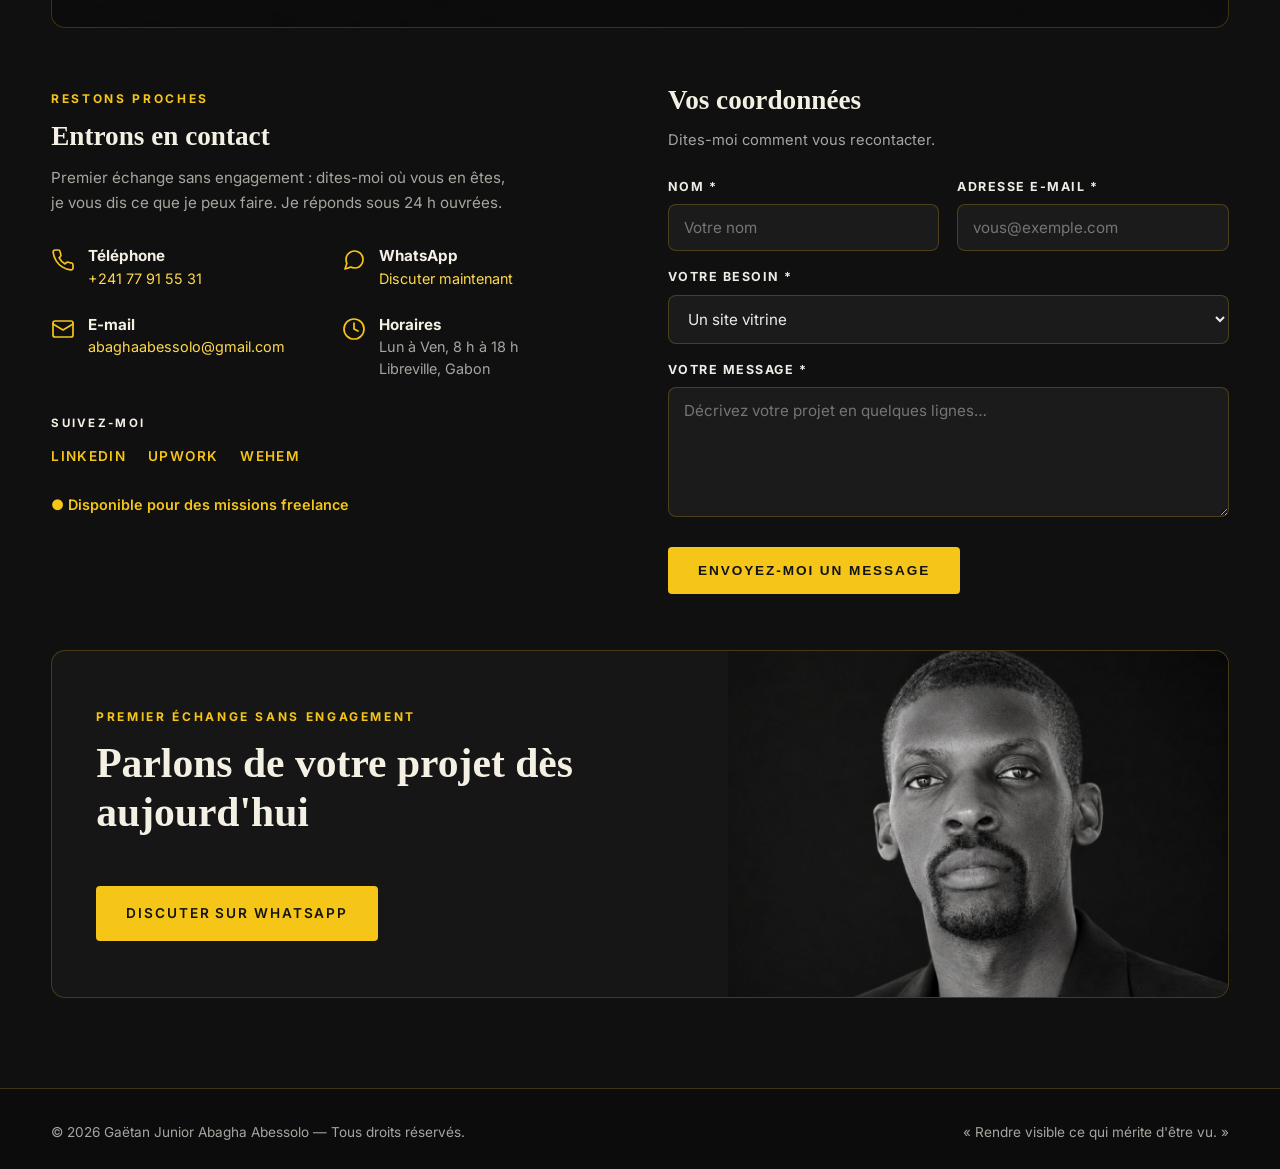
==== commit 7fa6760f: "Photo de Gaëtan en costume dans le panneau doré, avec ombre portée" ====
--- a/index.html
+++ b/index.html
@@ -227,6 +227,7 @@
         <p class="citation-role">Fondateur, WEHEM Digital Agency</p>
         <p class="citation-cta">Créons ensemble quelque chose qui compte.</p>
         <a class="btn btn--sombre" href="https://wa.me/24107915531" target="_blank" rel="noopener">Démarrer un projet</a>
+        <img class="citation-photo" src="images/portrait-costume.png" loading="lazy" decoding="async" alt="Gaëtan Junior Abagha Abessolo en costume bleu, debout">
       </div>
     </div>
   </div>
--- a/styles.css
+++ b/styles.css
@@ -115,7 +115,11 @@
   display:flex;align-items:center;justify-content:center;font-family:var(--font-titre);font-size:1.1rem;font-weight:700}
 .methode-etape h4{font-family:var(--font-titre);color:var(--creme);font-size:1.05rem;margin-bottom:3px}
 .methode-etape p{font-size:.9rem;color:var(--gris)}
-.bandeau-citation{background:var(--or);border-radius:var(--rayon);padding:36px 30px;color:#141414;display:flex;flex-direction:column}
+.bandeau-citation{background:var(--or);border-radius:var(--rayon);padding:36px 30px;color:#141414;display:flex;flex-direction:column;position:relative;overflow:hidden;min-height:500px}
+.bandeau-citation>*{position:relative;z-index:1}
+.citation-texte,.citation-role,.citation-cta{max-width:62%}
+.citation-photo{position:absolute;right:4px;bottom:0;height:84%;width:auto;z-index:0;filter:drop-shadow(-14px 16px 12px rgba(0,0,0,.45))}
+.bandeau-citation::after{content:"";position:absolute;right:26px;bottom:8px;width:190px;height:30px;border-radius:50%;background:radial-gradient(ellipse at center,rgba(0,0,0,.42),transparent 68%);z-index:0}
 .citation-guillemet{font-family:var(--font-titre);font-size:3.4rem;line-height:.6;font-weight:700}
 .citation-texte{font-family:var(--font-titre);font-size:1.45rem;line-height:1.35;margin:18px 0 8px;color:#141414}
 .citation-signature{font-family:var(--font-script);font-size:2.3rem;line-height:1.1}
@@ -212,6 +216,8 @@
   .infos-grid,.form-ligne{grid-template-columns:1fr}
   .cta-band{grid-template-columns:1fr}
   .cta-band-photo{min-height:280px;order:-1}
+  .bandeau-citation{min-height:440px}
+  .citation-photo{height:72%}
   .section{padding:64px 0}
   .section-head-note{text-align:left}
   .hero{padding-top:104px}
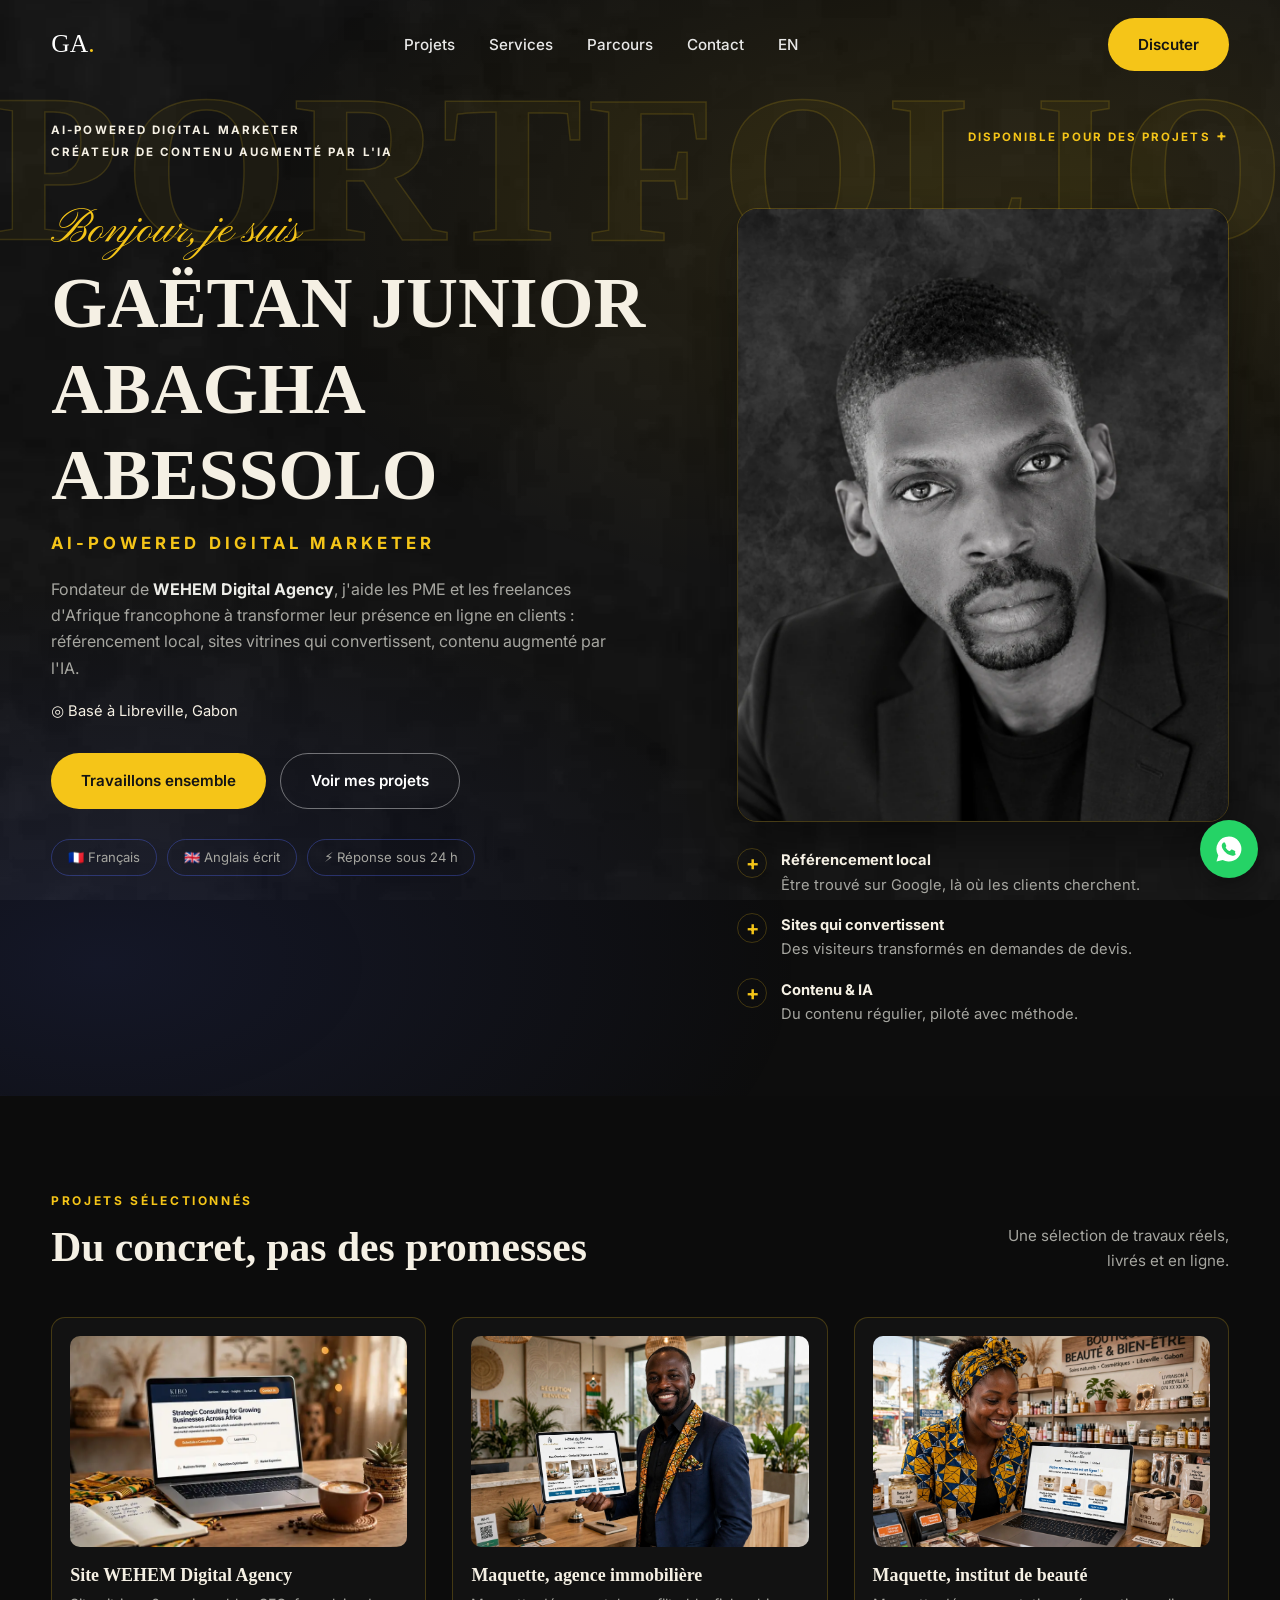
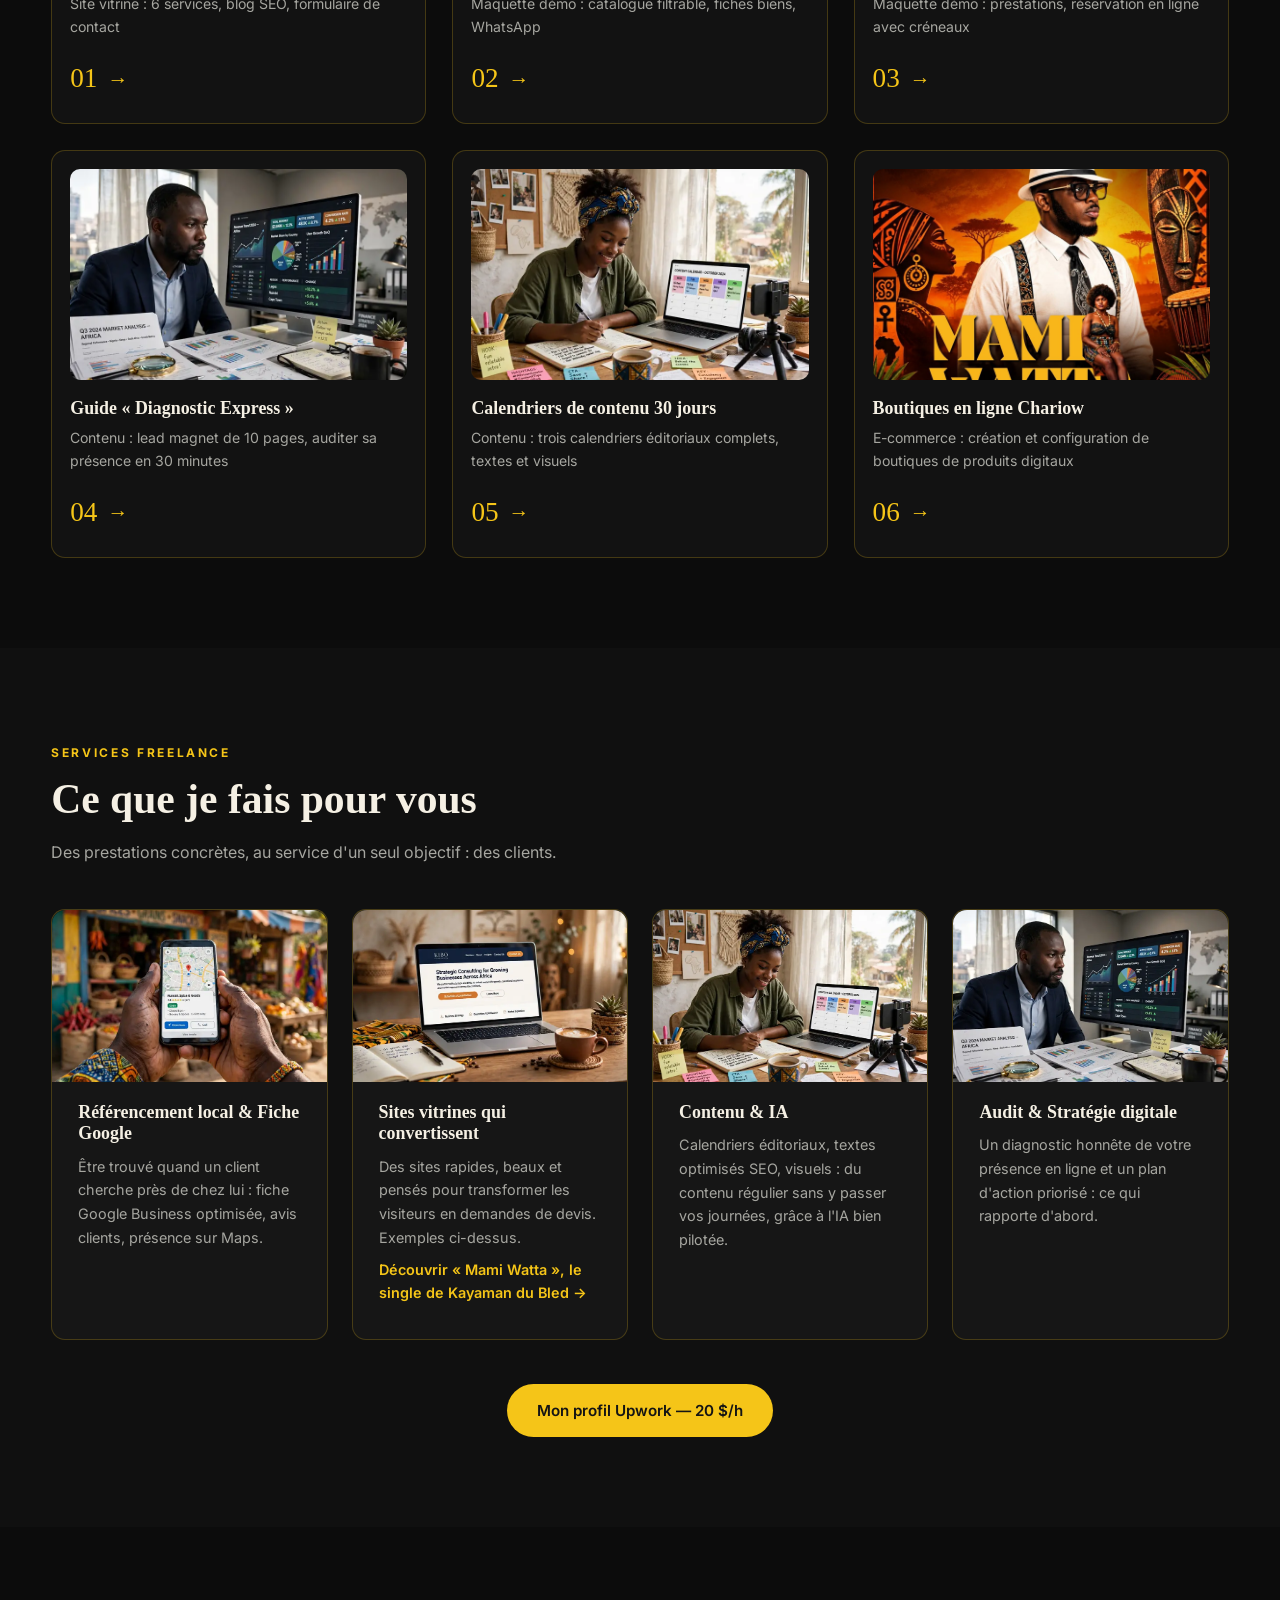
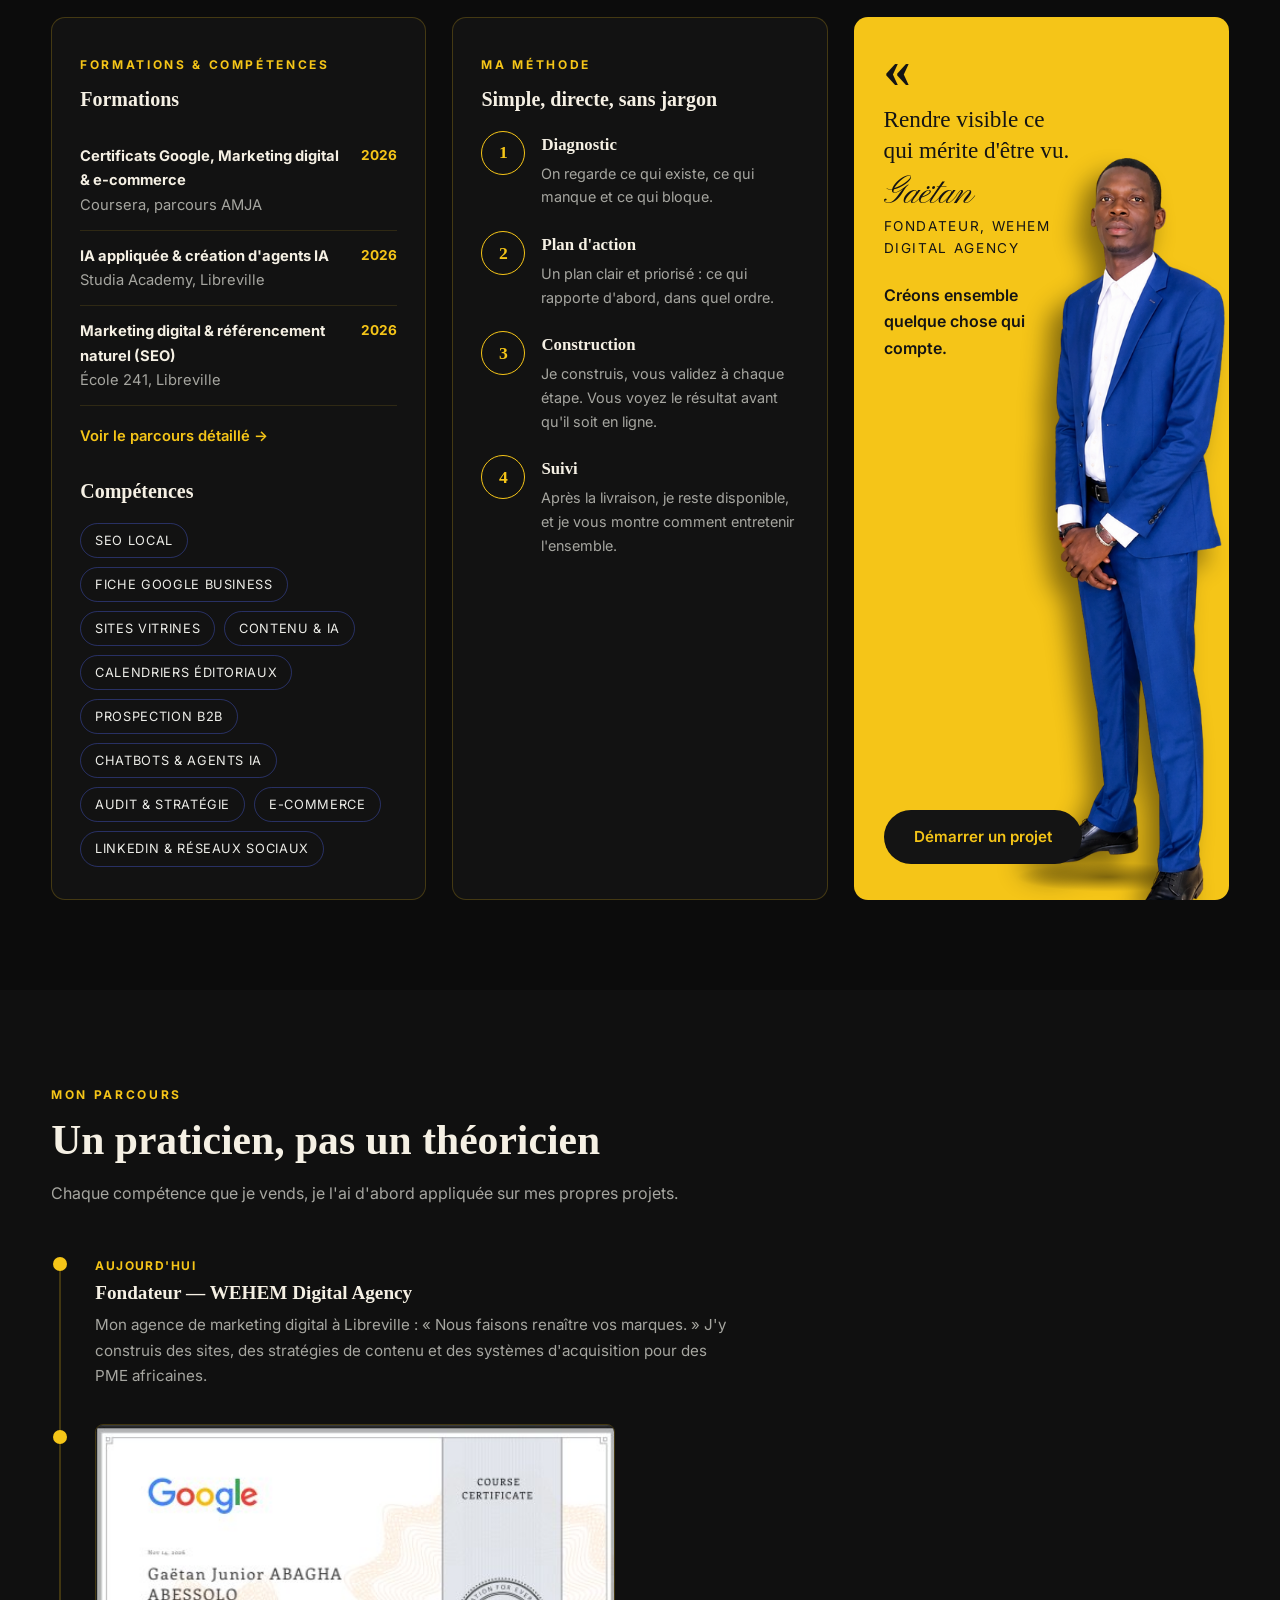
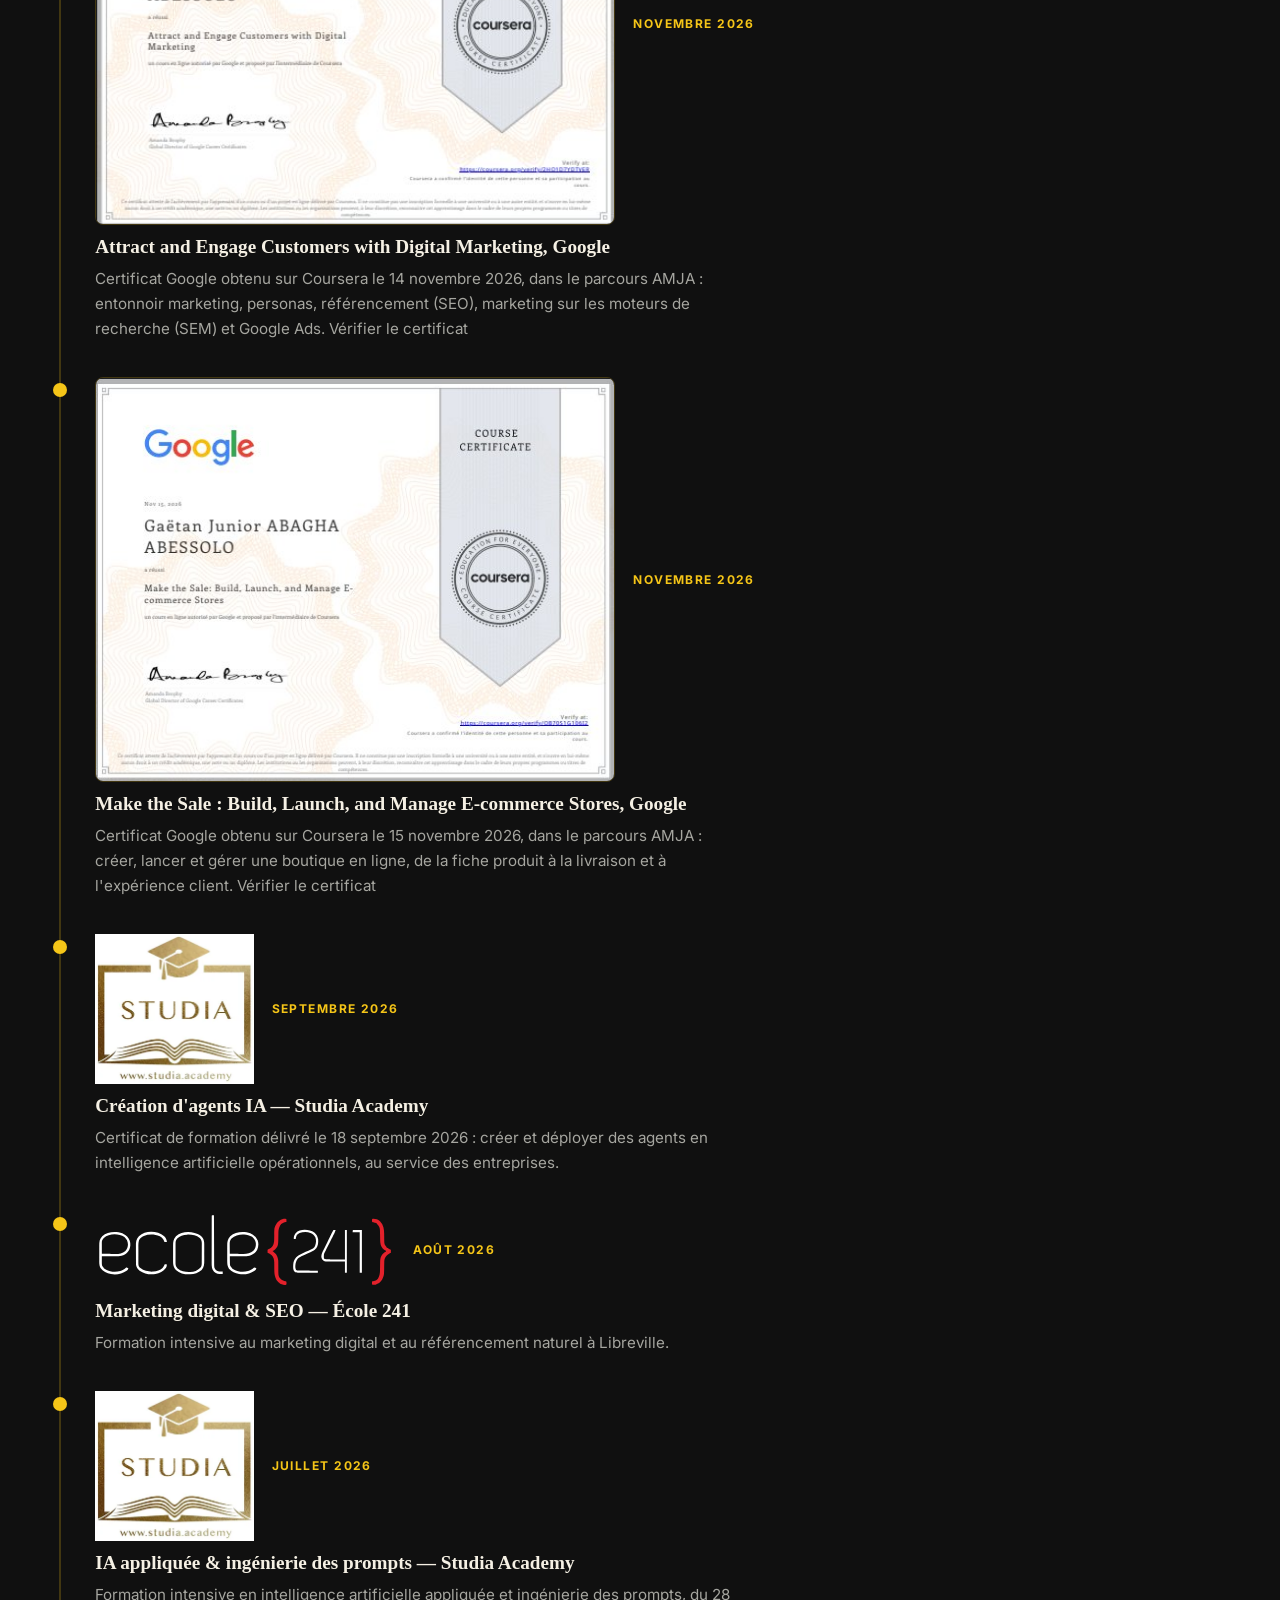
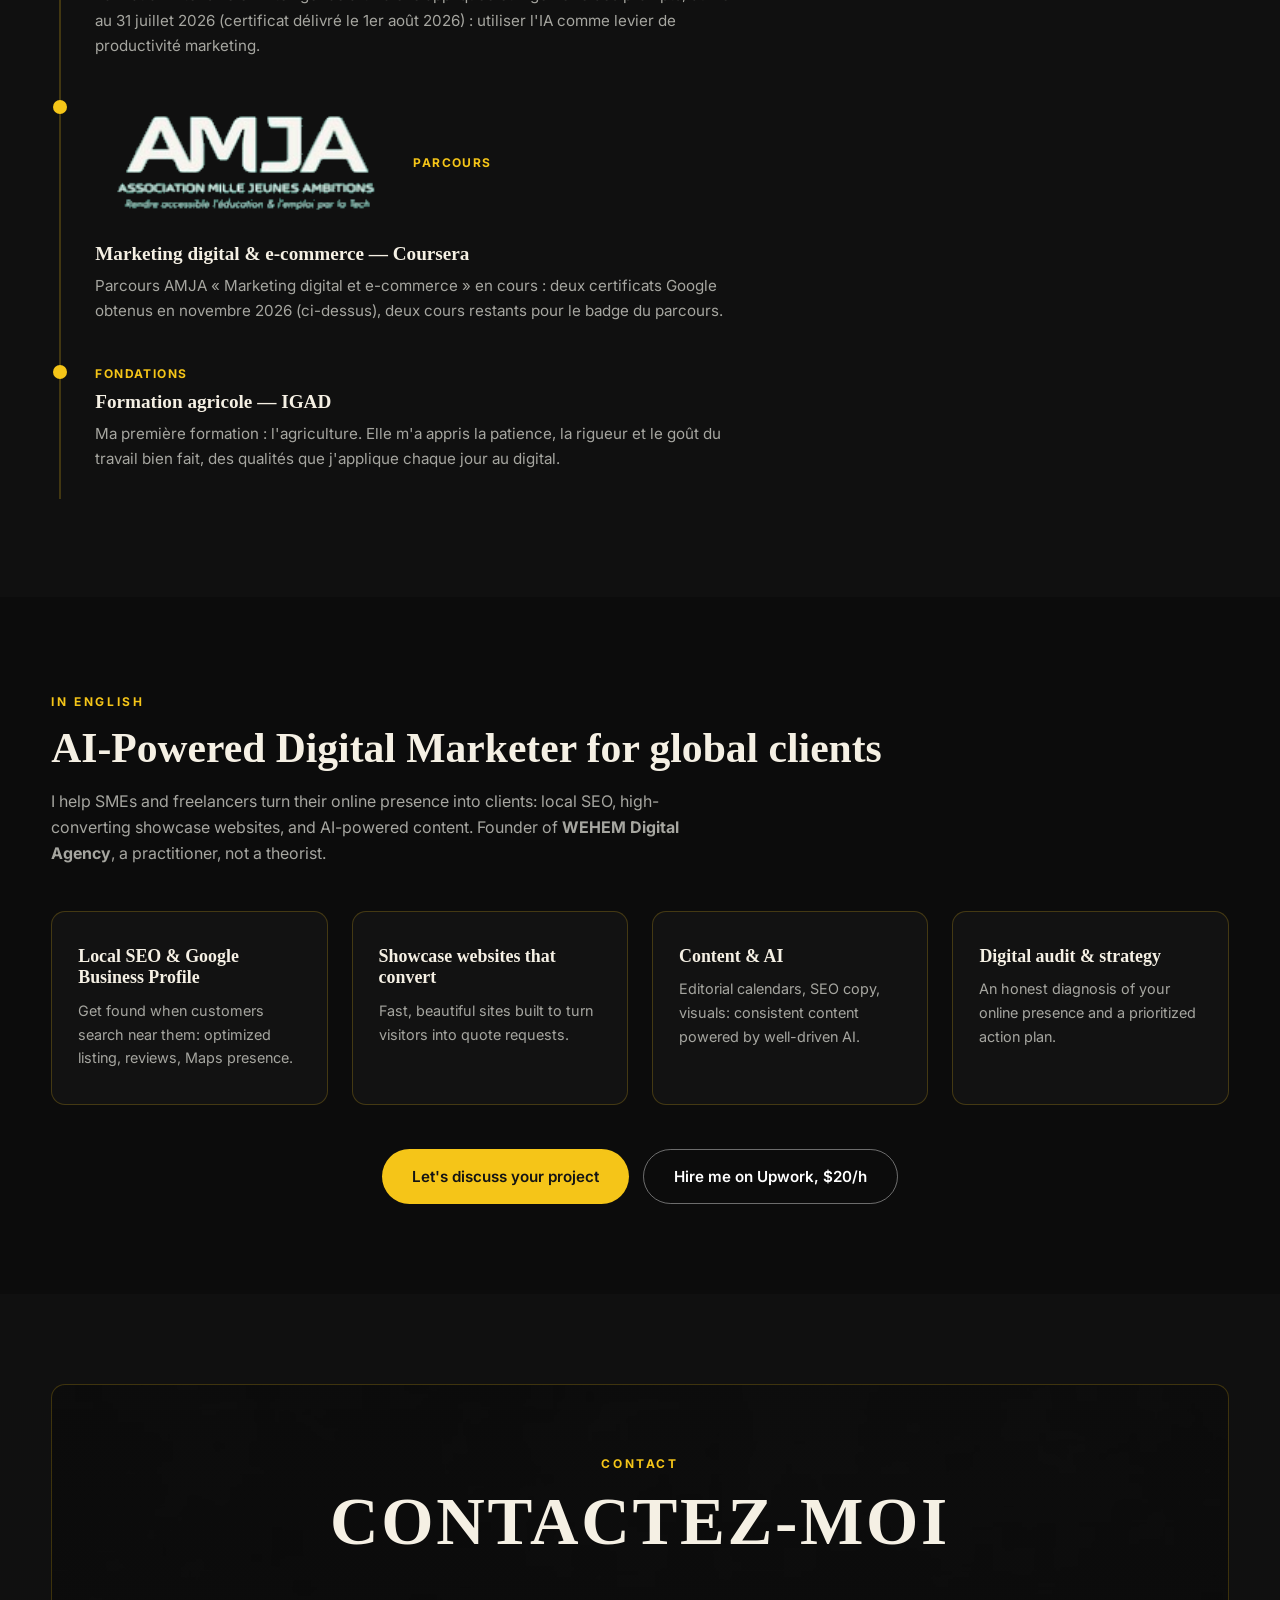
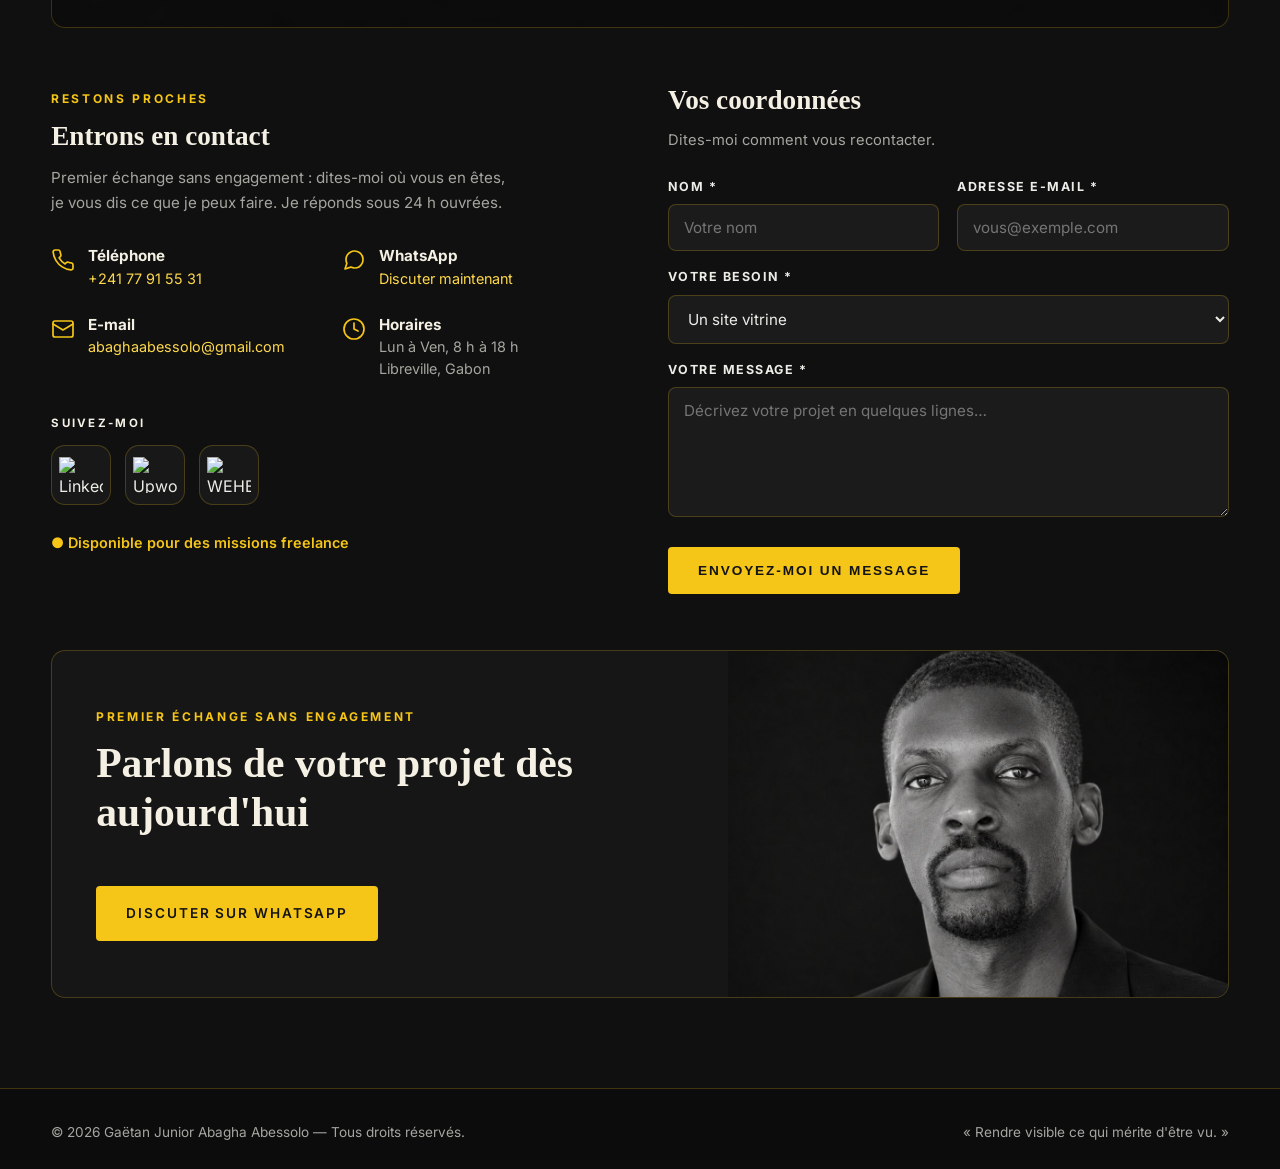
==== commit f5ef3856: "Boutons logos LinkedIn, Upwork et WEHEM dans la section contact" ====
--- a/index.html
+++ b/index.html
@@ -364,9 +364,9 @@
         </div>
         <p class="suivez-titre">Suivez-moi</p>
         <div class="suivez-liens">
-          <a href="https://www.linkedin.com/in/ga%C3%ABtan-junior-abagha-abessolo-7a0b511a5" target="_blank" rel="noopener">LinkedIn</a>
-          <a href="https://www.upwork.com/freelancers/~0172870caa1b74c780" target="_blank" rel="noopener">Upwork</a>
-          <a href="https://wehem-agency.github.io/" target="_blank" rel="noopener">WEHEM</a>
+          <a class="suivez-btn" href="https://www.linkedin.com/in/ga%C3%ABtan-junior-abagha-abessolo-7a0b511a5" target="_blank" rel="noopener" aria-label="Mon profil LinkedIn"><img src="images/logo-linkedin.png" loading="lazy" decoding="async" alt="LinkedIn"></a>
+          <a class="suivez-btn" href="https://www.upwork.com/freelancers/~0172870caa1b74c780" target="_blank" rel="noopener" aria-label="Mon profil Upwork"><img src="images/logo-upwork.png" loading="lazy" decoding="async" alt="Upwork"></a>
+          <a class="suivez-btn" href="https://wehem-agency.github.io/" target="_blank" rel="noopener" aria-label="Site de WEHEM Digital Agency"><img src="images/logo-wehem.png" loading="lazy" decoding="async" alt="WEHEM Digital Agency"></a>
         </div>
         <p class="dispo-ligne">● Disponible pour des missions freelance</p>
       </div>
--- a/styles.css
+++ b/styles.css
@@ -160,9 +160,10 @@
 .info-item a{color:var(--or-clair)}
 .info-item a:hover{color:var(--or)}
 .suivez-titre{text-transform:uppercase;letter-spacing:.2em;font-size:.72rem;font-weight:700;color:var(--creme);margin-bottom:12px}
-.suivez-liens{display:flex;gap:22px;flex-wrap:wrap;margin-bottom:26px}
-.suivez-liens a{color:var(--or);font-size:.85rem;font-weight:600;text-transform:uppercase;letter-spacing:.1em}
-.suivez-liens a:hover{color:var(--or-clair)}
+.suivez-liens{display:flex;gap:14px;flex-wrap:wrap;margin-bottom:26px}
+.suivez-btn{display:flex;align-items:center;justify-content:center;width:60px;height:60px;border:1px solid var(--bord);border-radius:14px;background:rgba(255,255,255,.04);transition:.25s}
+.suivez-btn:hover{border-color:var(--or);transform:translateY(-3px);box-shadow:var(--ombre)}
+.suivez-btn img{height:36px;width:auto;max-width:44px;object-fit:contain}
 .dispo-ligne{color:var(--or);font-size:.9rem;font-weight:600}
 .contact-form-note{color:var(--gris);font-size:.92rem;margin-bottom:8px}
 .formulaire label{display:block;font-size:.78rem;font-weight:700;margin:16px 0 7px;color:var(--texte);text-transform:uppercase;letter-spacing:.12em}
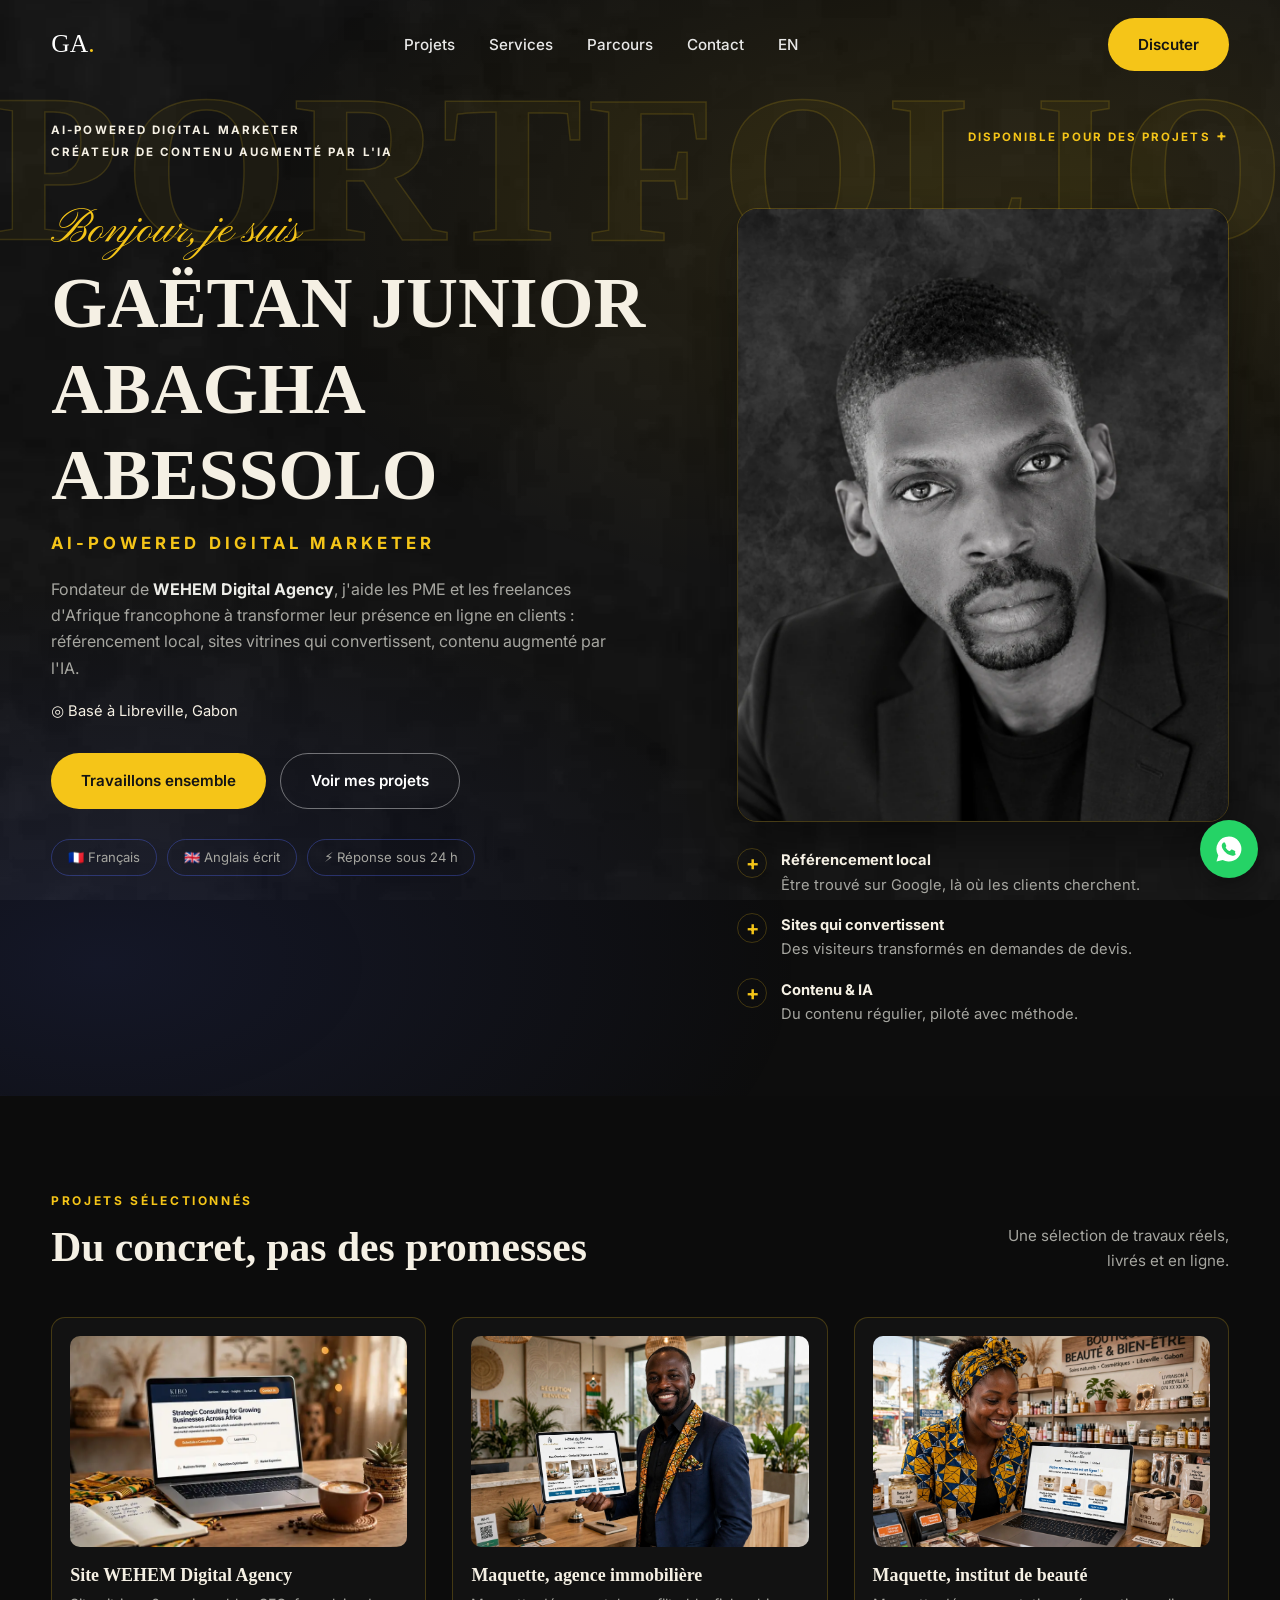
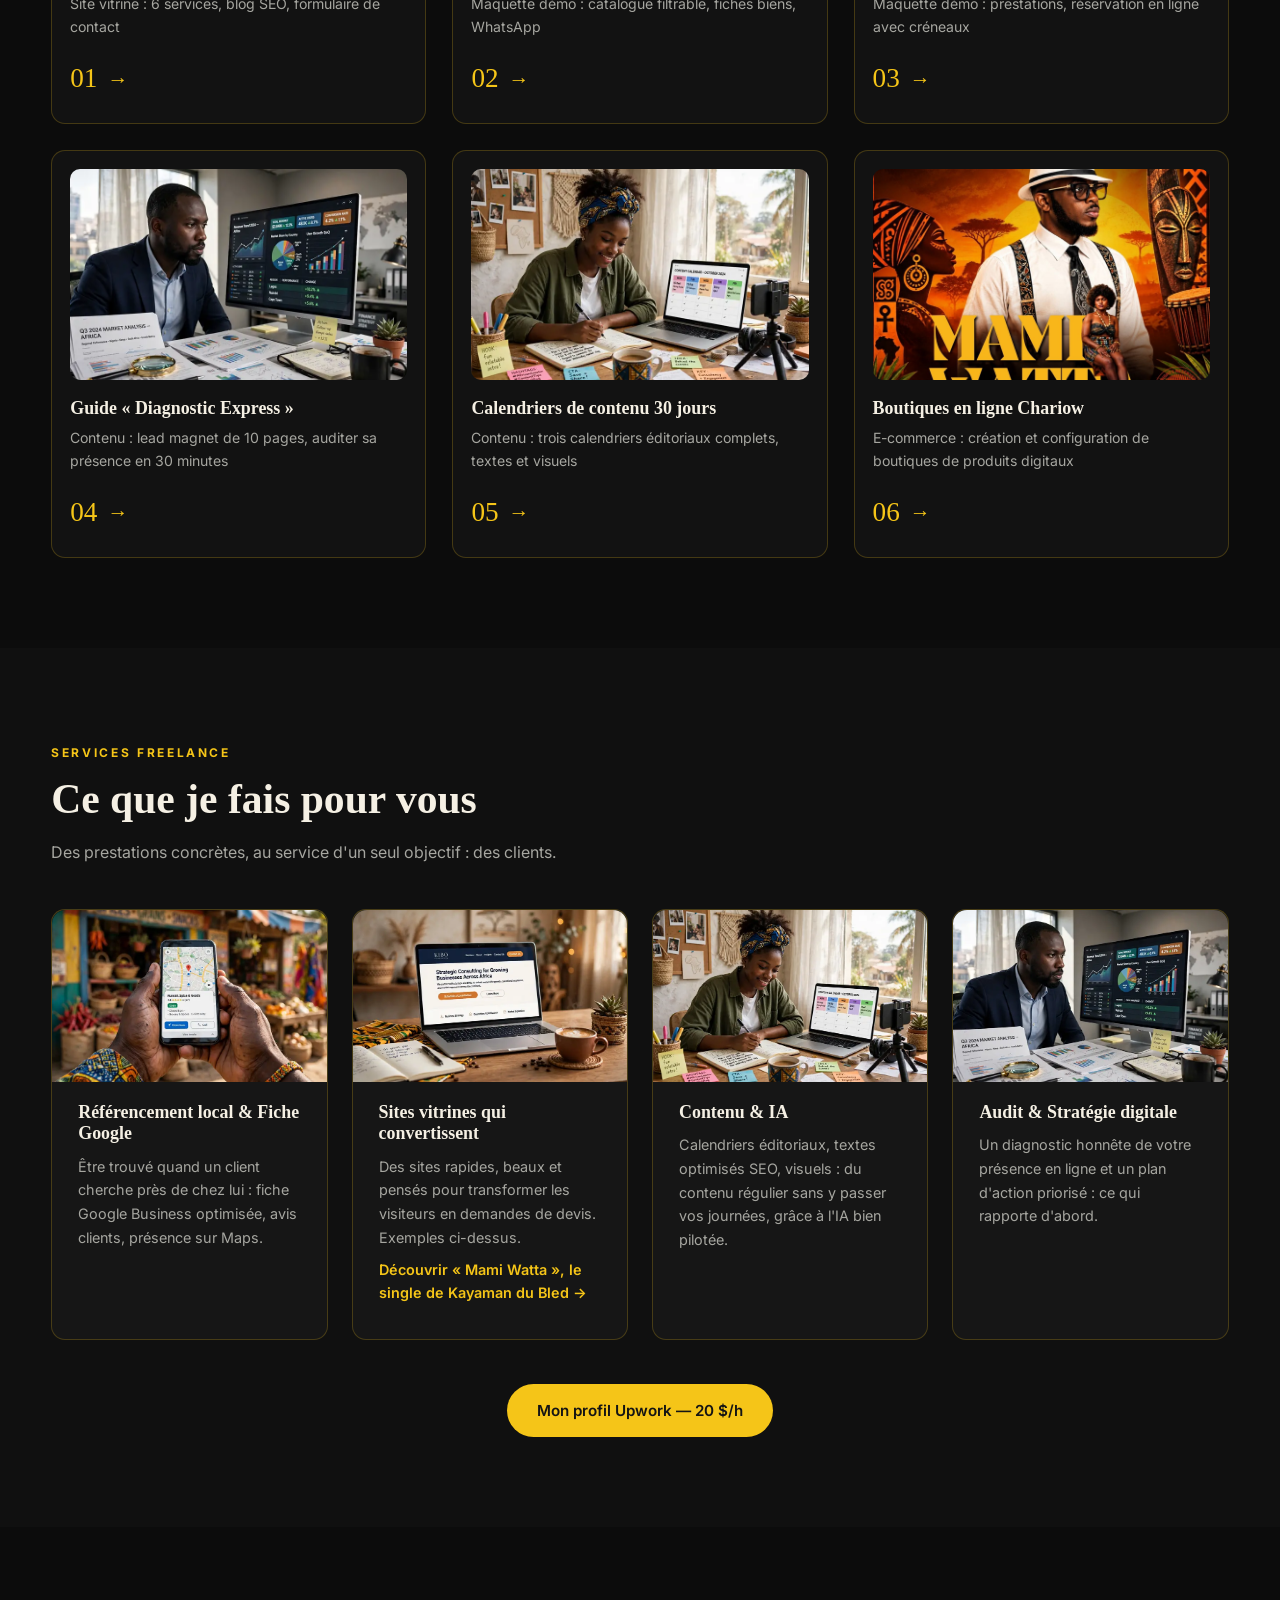
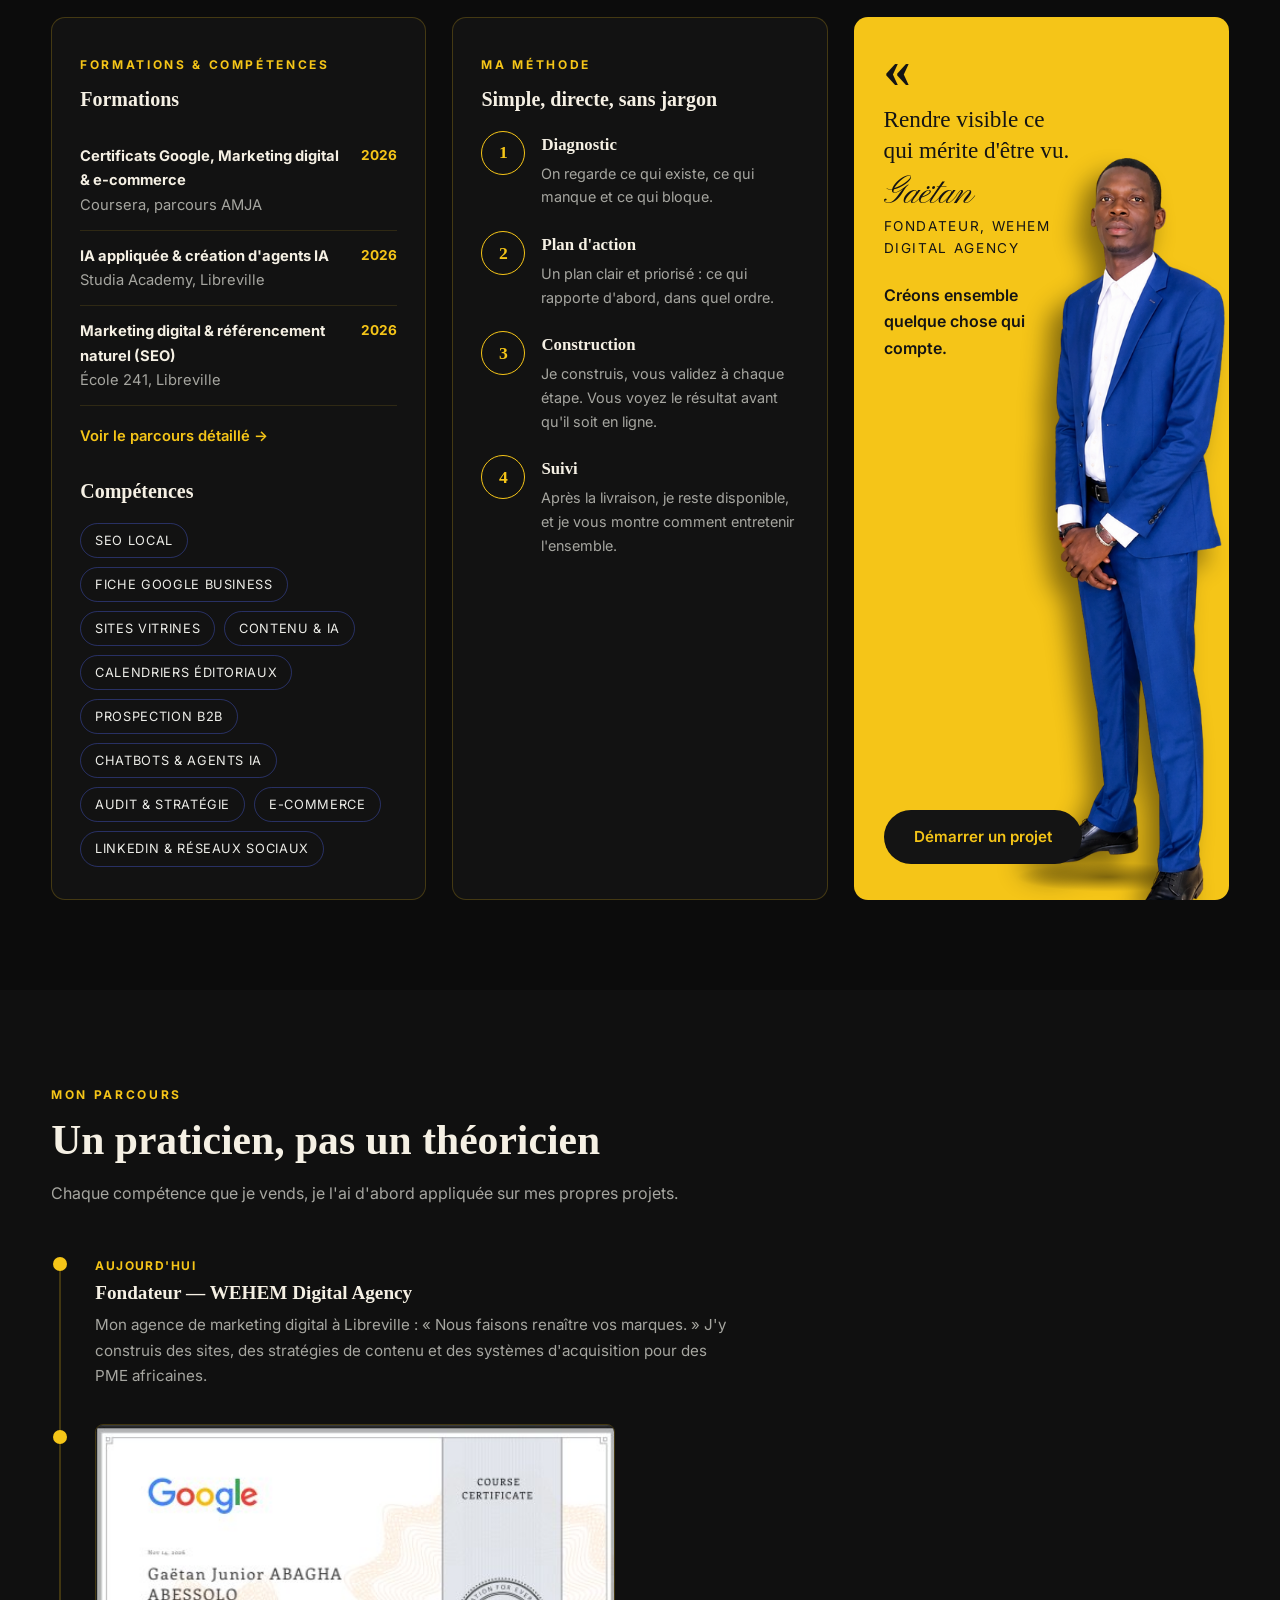
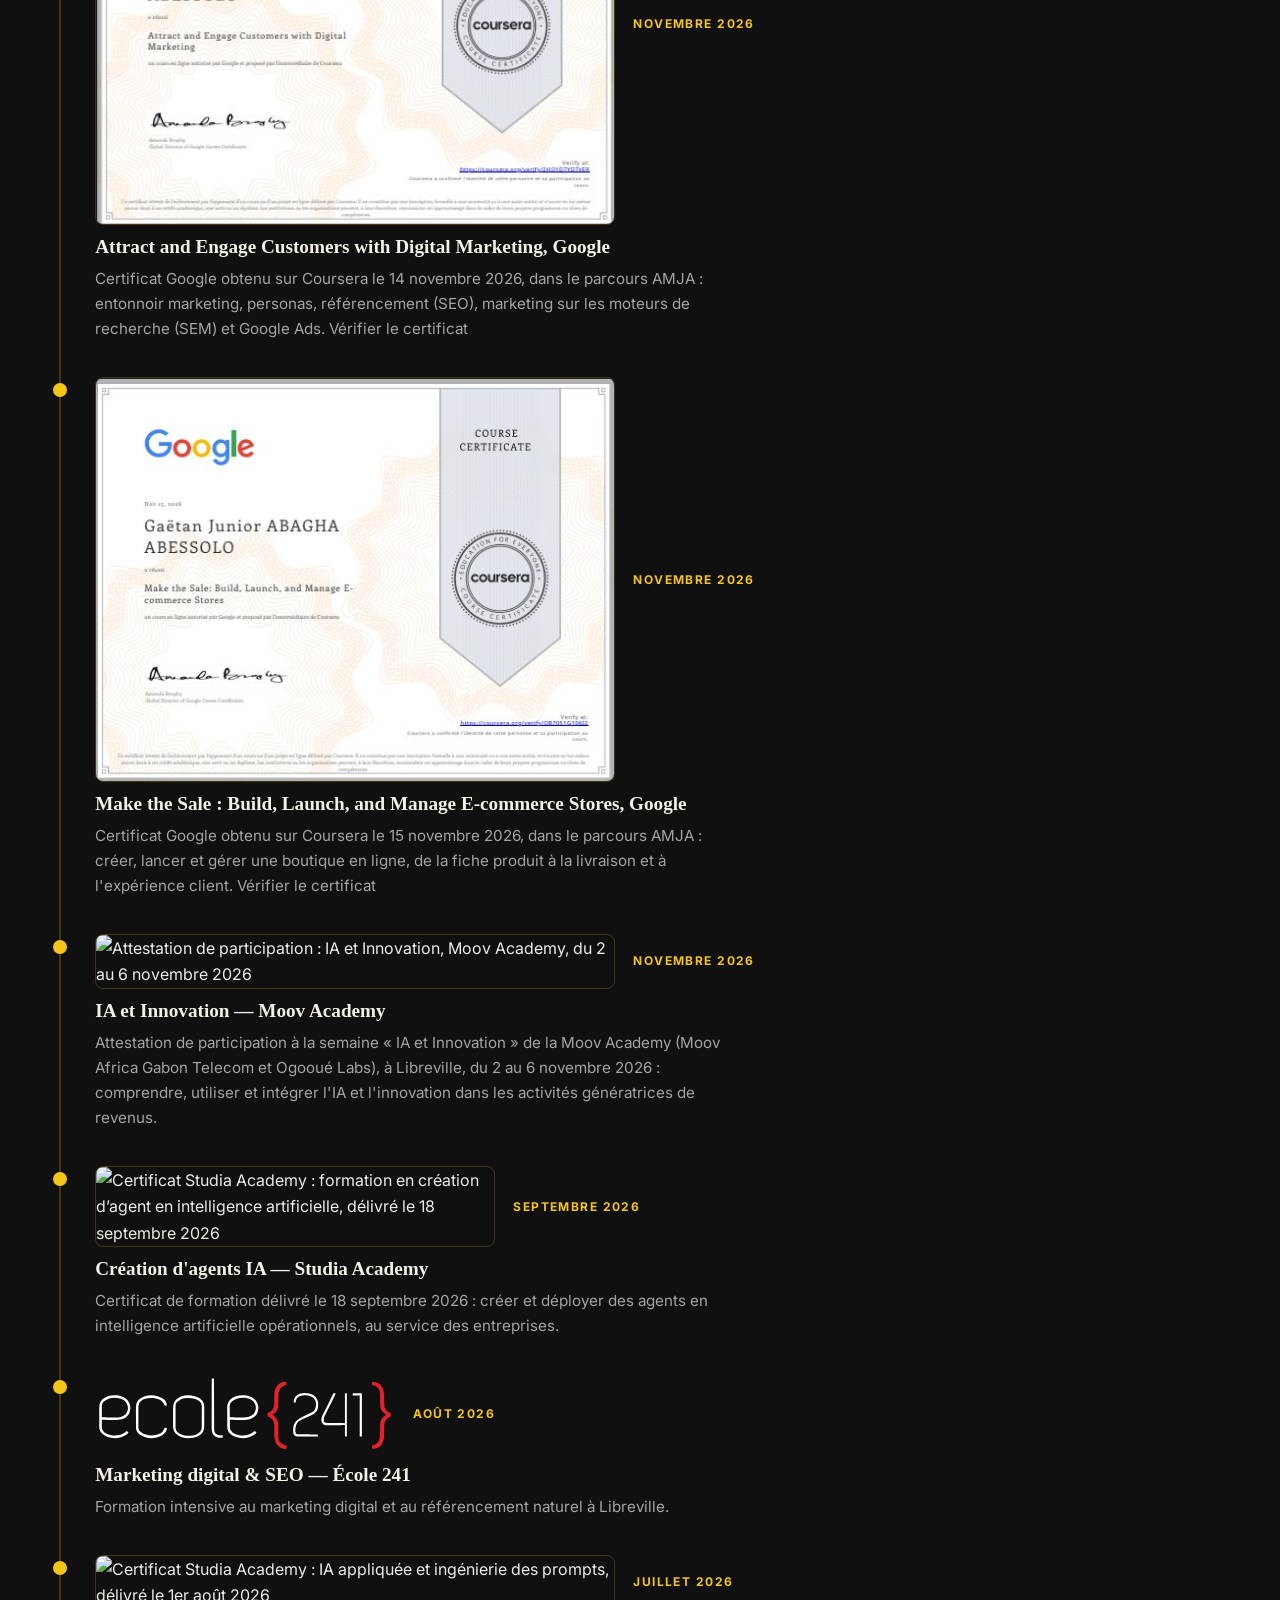
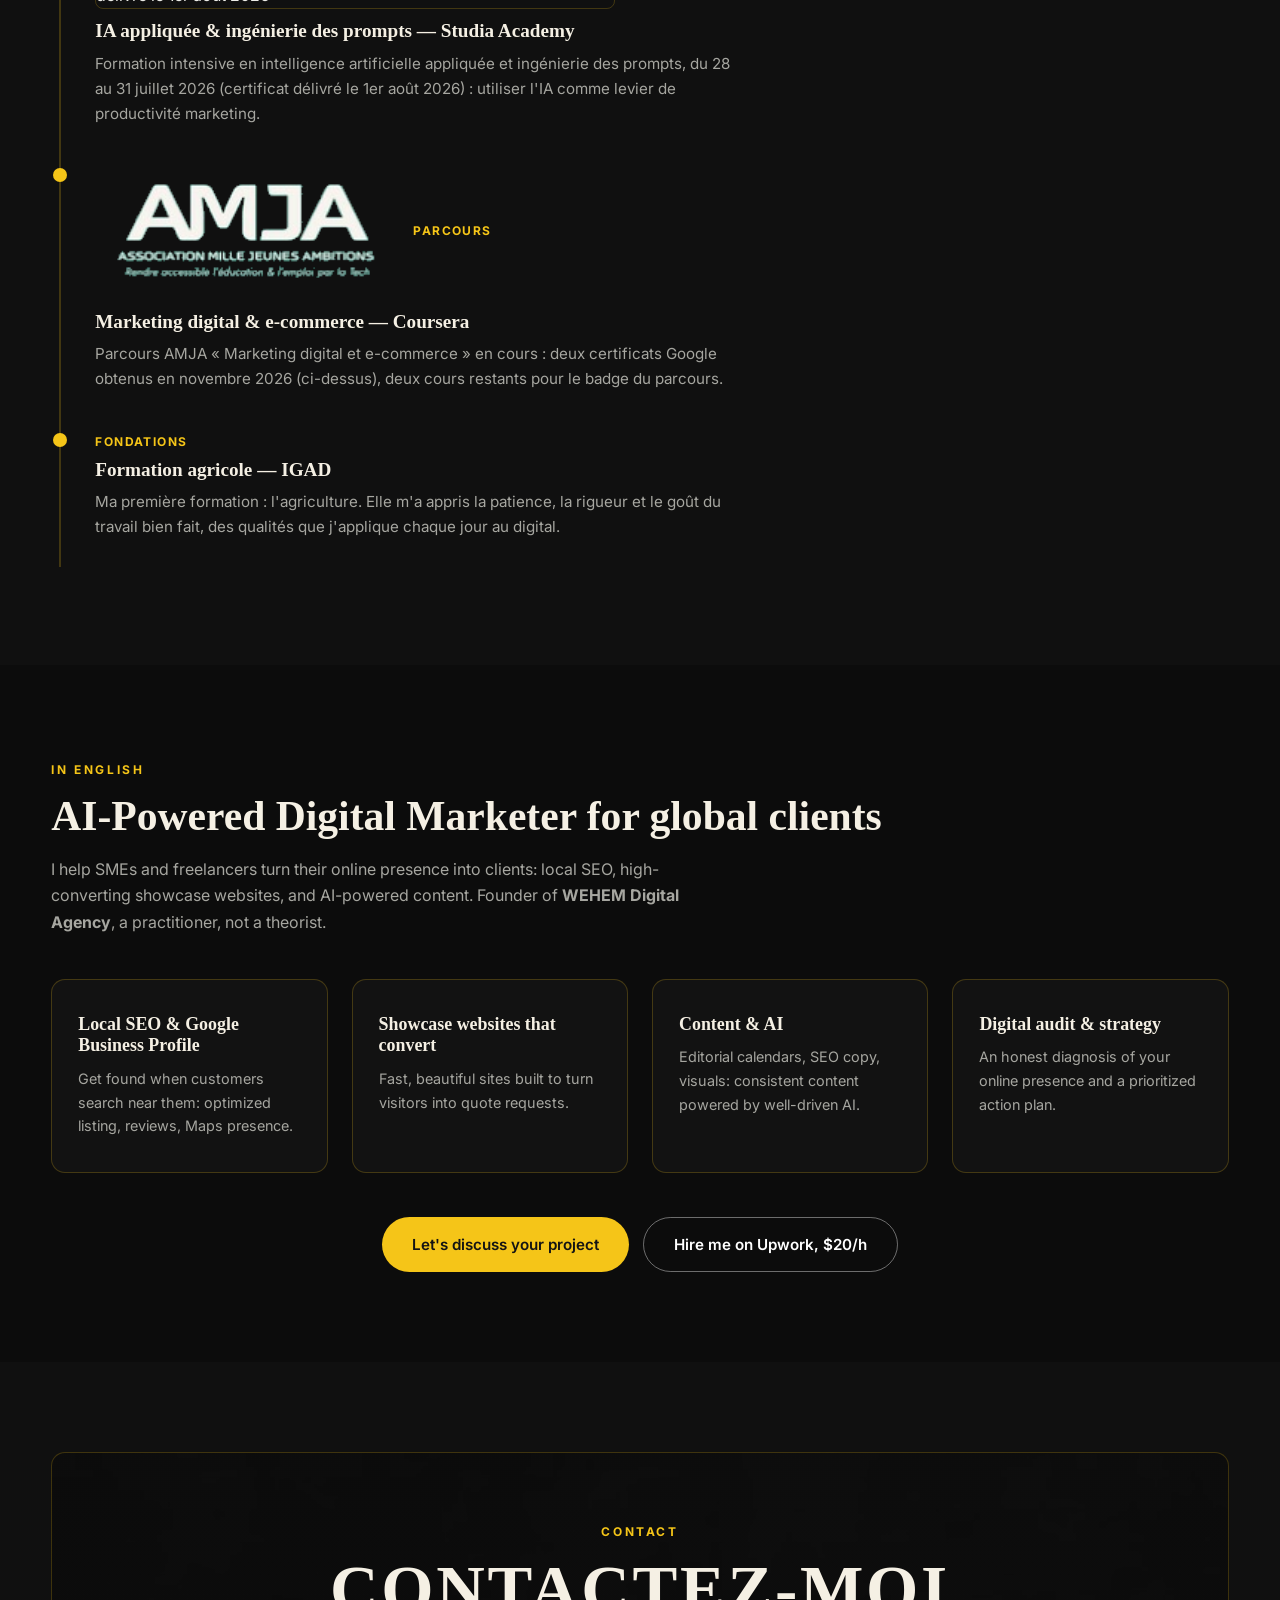
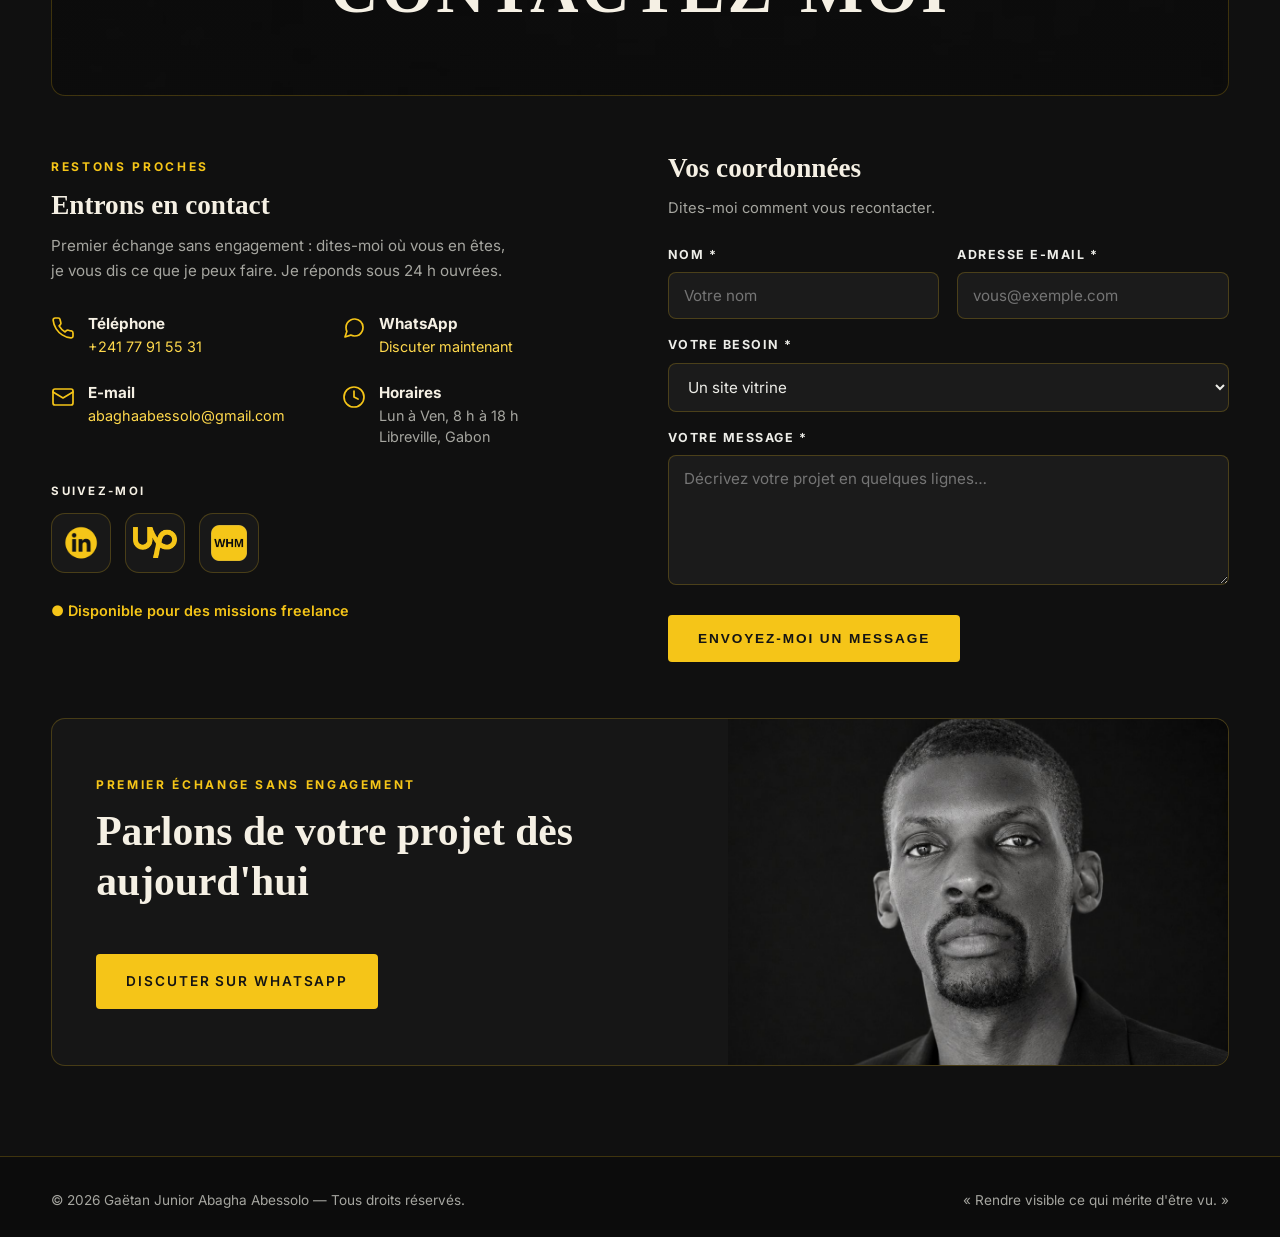
==== commit 306dbd14: "Attestation Moov Academy et certificats Studia dans le parcours" ====
--- a/index.html
+++ b/index.html
@@ -263,7 +263,15 @@
       </div>
       <div class="etape reveal">
         <div class="etape-head">
-          <img class="etape-logo etape-logo--studia" src="images/logo-studia.webp" loading="lazy" decoding="async" alt="Studia Academy">
+          <img class="etape-certificat" src="images/attestation-moov-academy.png" loading="lazy" decoding="async" alt="Attestation de participation : IA et Innovation, Moov Academy, du 2 au 6 novembre 2026">
+          <span class="etape-date">Novembre 2026</span>
+        </div>
+        <h3>IA et Innovation — Moov Academy</h3>
+        <p>Attestation de participation à la semaine « IA et Innovation » de la Moov Academy (Moov Africa Gabon Telecom et Ogooué Labs), à Libreville, du 2 au 6 novembre 2026 : comprendre, utiliser et intégrer l'IA et l'innovation dans les activités génératrices de revenus.</p>
+      </div>
+      <div class="etape reveal">
+        <div class="etape-head">
+          <img class="etape-certificat etape-certificat--portrait" src="images/certificat-studia-creation-agent.jpg" loading="lazy" decoding="async" alt="Certificat Studia Academy : formation en création d’agent en intelligence artificielle, délivré le 18 septembre 2026">
           <span class="etape-date">Septembre 2026</span>
         </div>
         <h3>Création d'agents IA — Studia Academy</h3>
@@ -279,7 +287,7 @@
       </div>
       <div class="etape reveal">
         <div class="etape-head">
-          <img class="etape-logo etape-logo--studia" src="images/logo-studia.webp" loading="lazy" decoding="async" alt="Studia Academy">
+          <img class="etape-certificat" src="images/certificat-studia-ia-appliquee.jpg" loading="lazy" decoding="async" alt="Certificat Studia Academy : IA appliquée et ingénierie des prompts, délivré le 1er août 2026">
           <span class="etape-date">Juillet 2026</span>
         </div>
         <h3>IA appliquée &amp; ingénierie des prompts — Studia Academy</h3>
--- a/styles.css
+++ b/styles.css
@@ -140,6 +140,7 @@
 .etape-logo--amja{width:300px}
 .etape-logo--studia{height:150px;width:auto}
 .etape-certificat{display:block;width:520px;max-width:100%;height:auto;border:1px solid var(--bord);border-radius:8px}
+.etape-certificat--portrait{width:400px}
 .etape h3{font-size:1.2rem;margin-bottom:8px}
 .etape p{color:var(--gris);font-size:.95rem;max-width:640px}
 
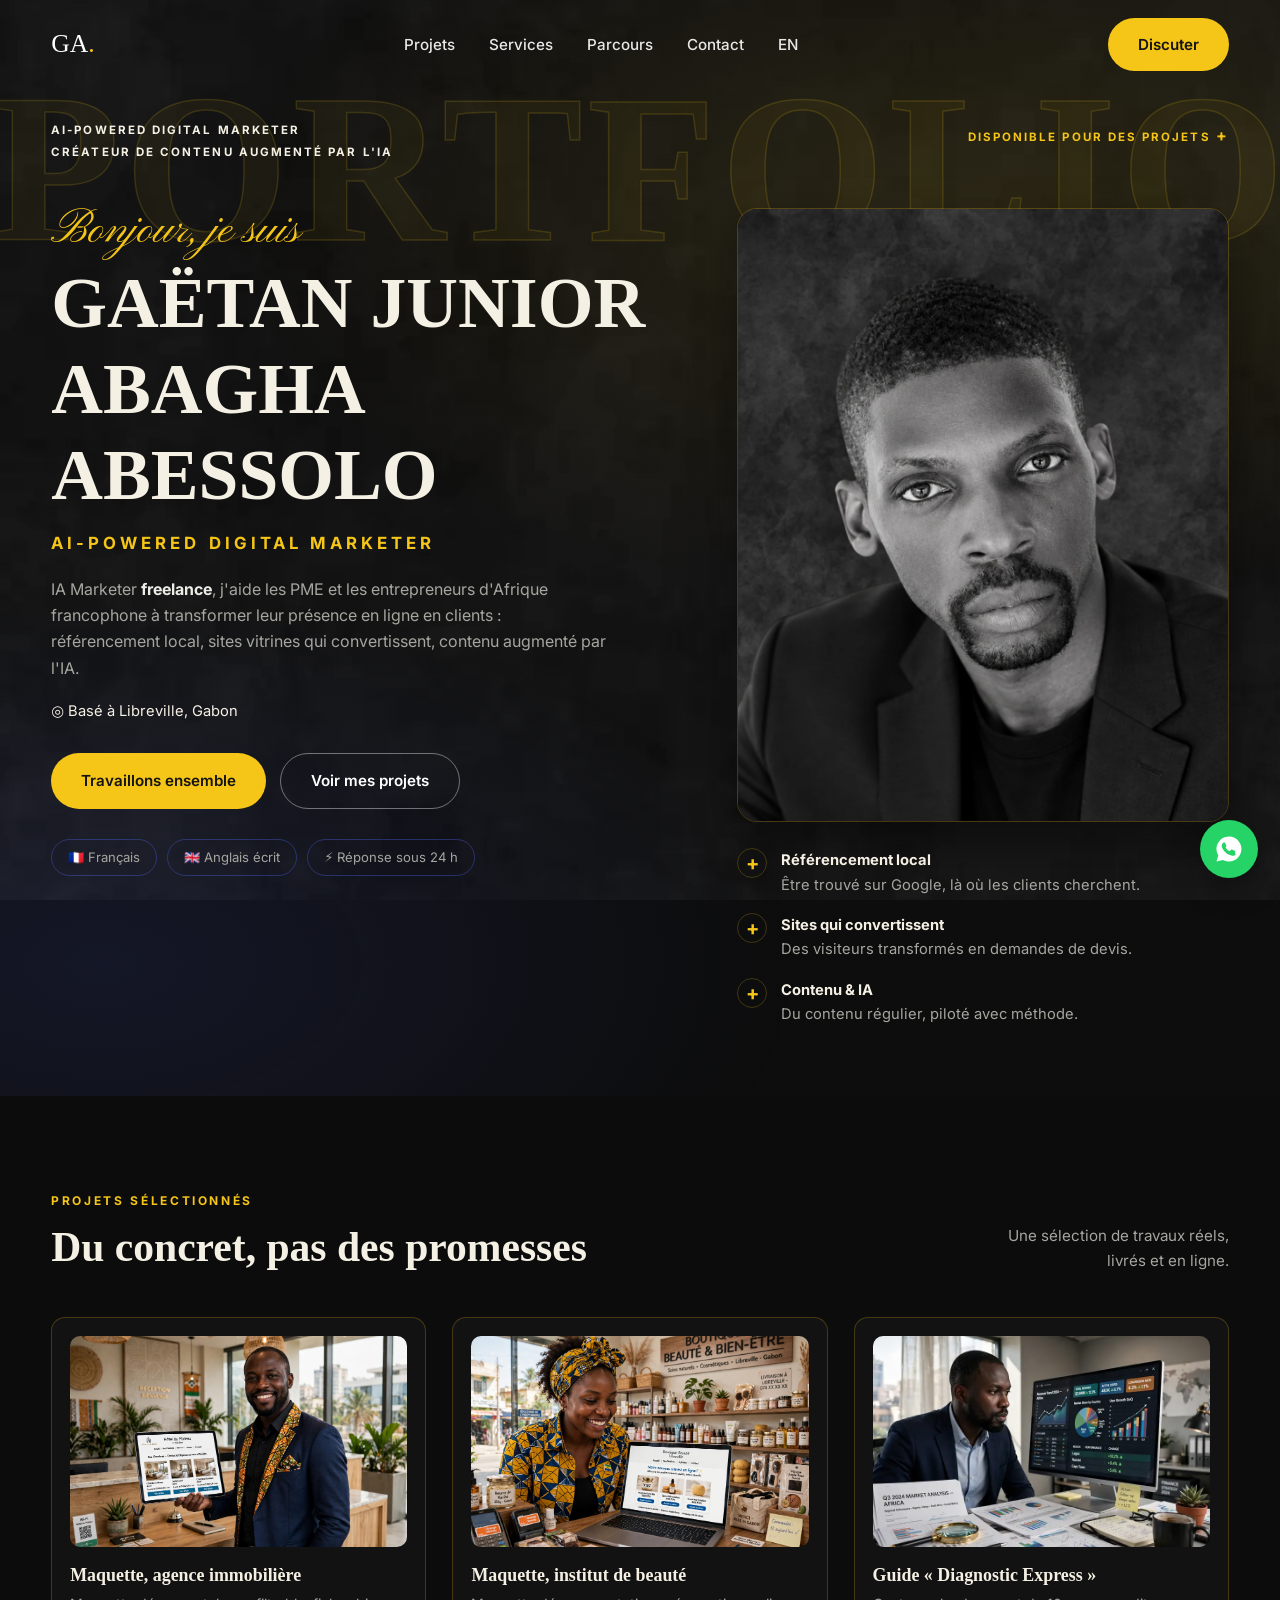
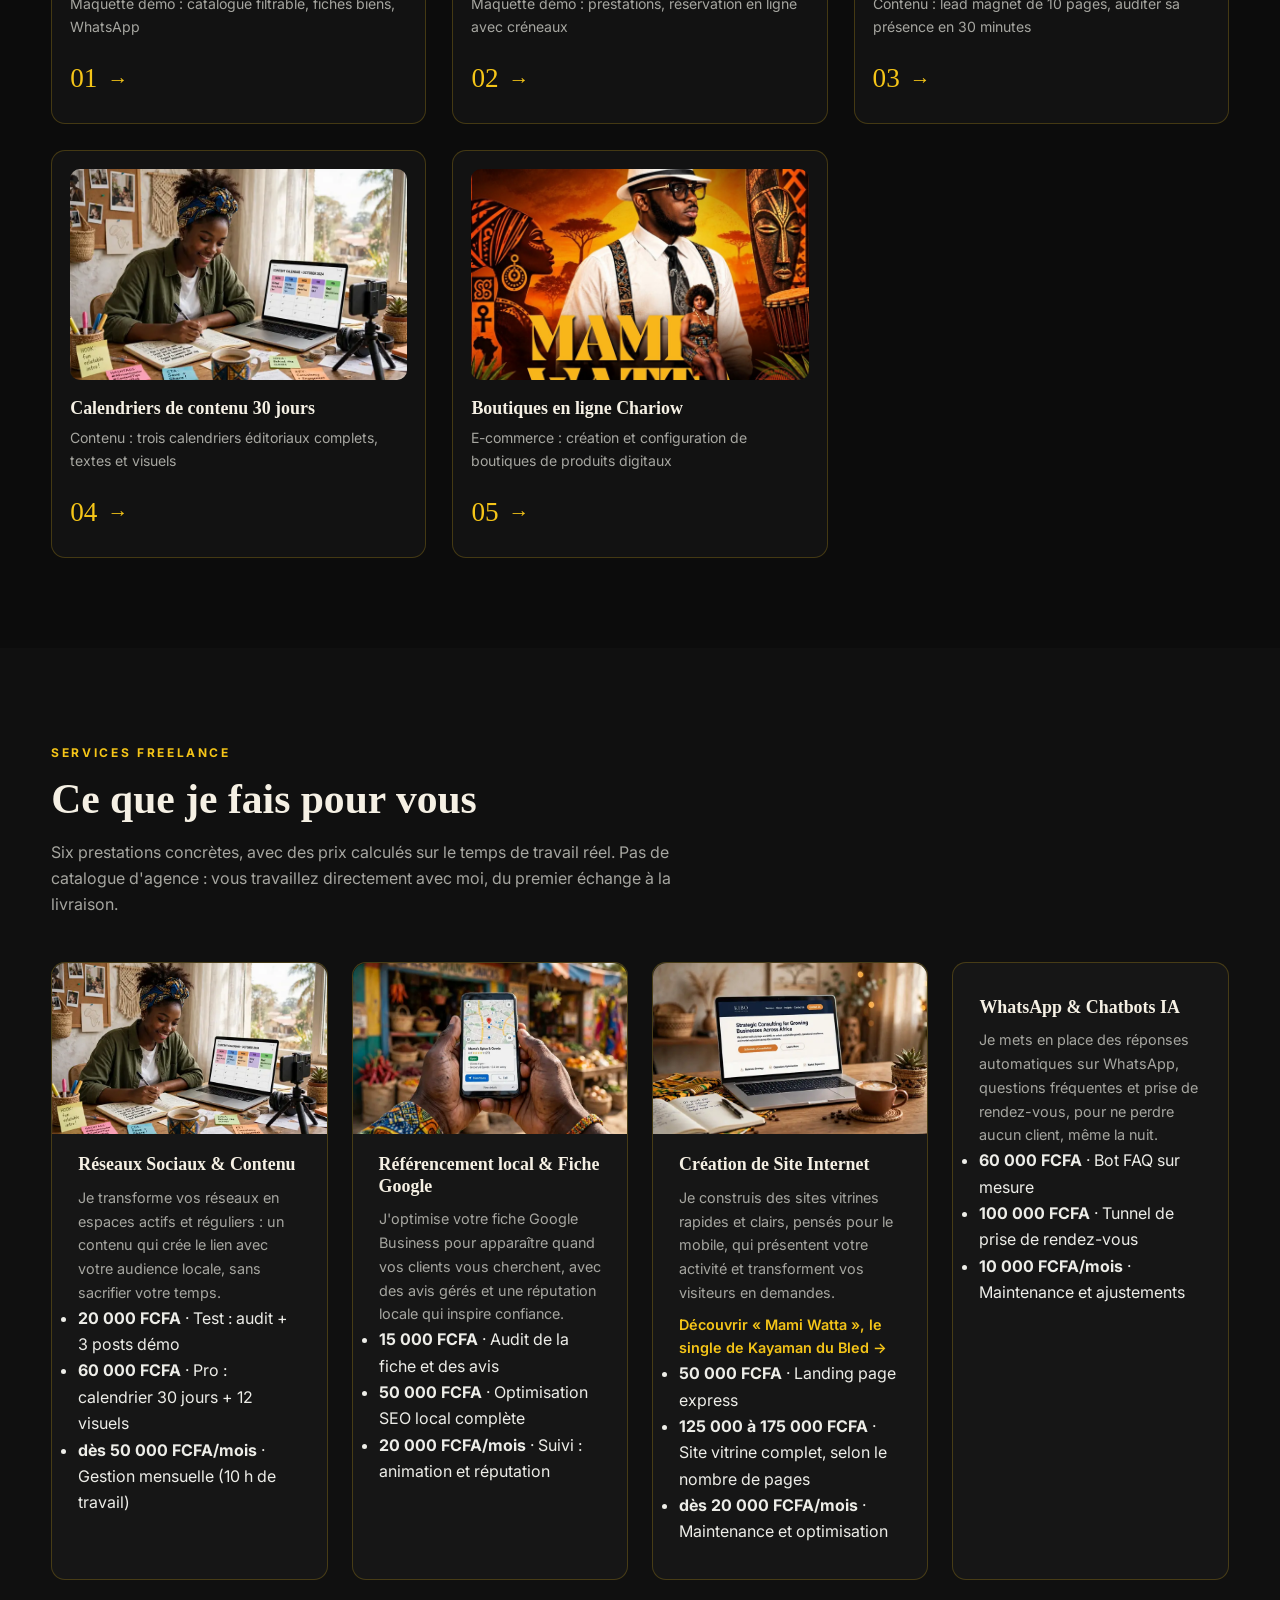
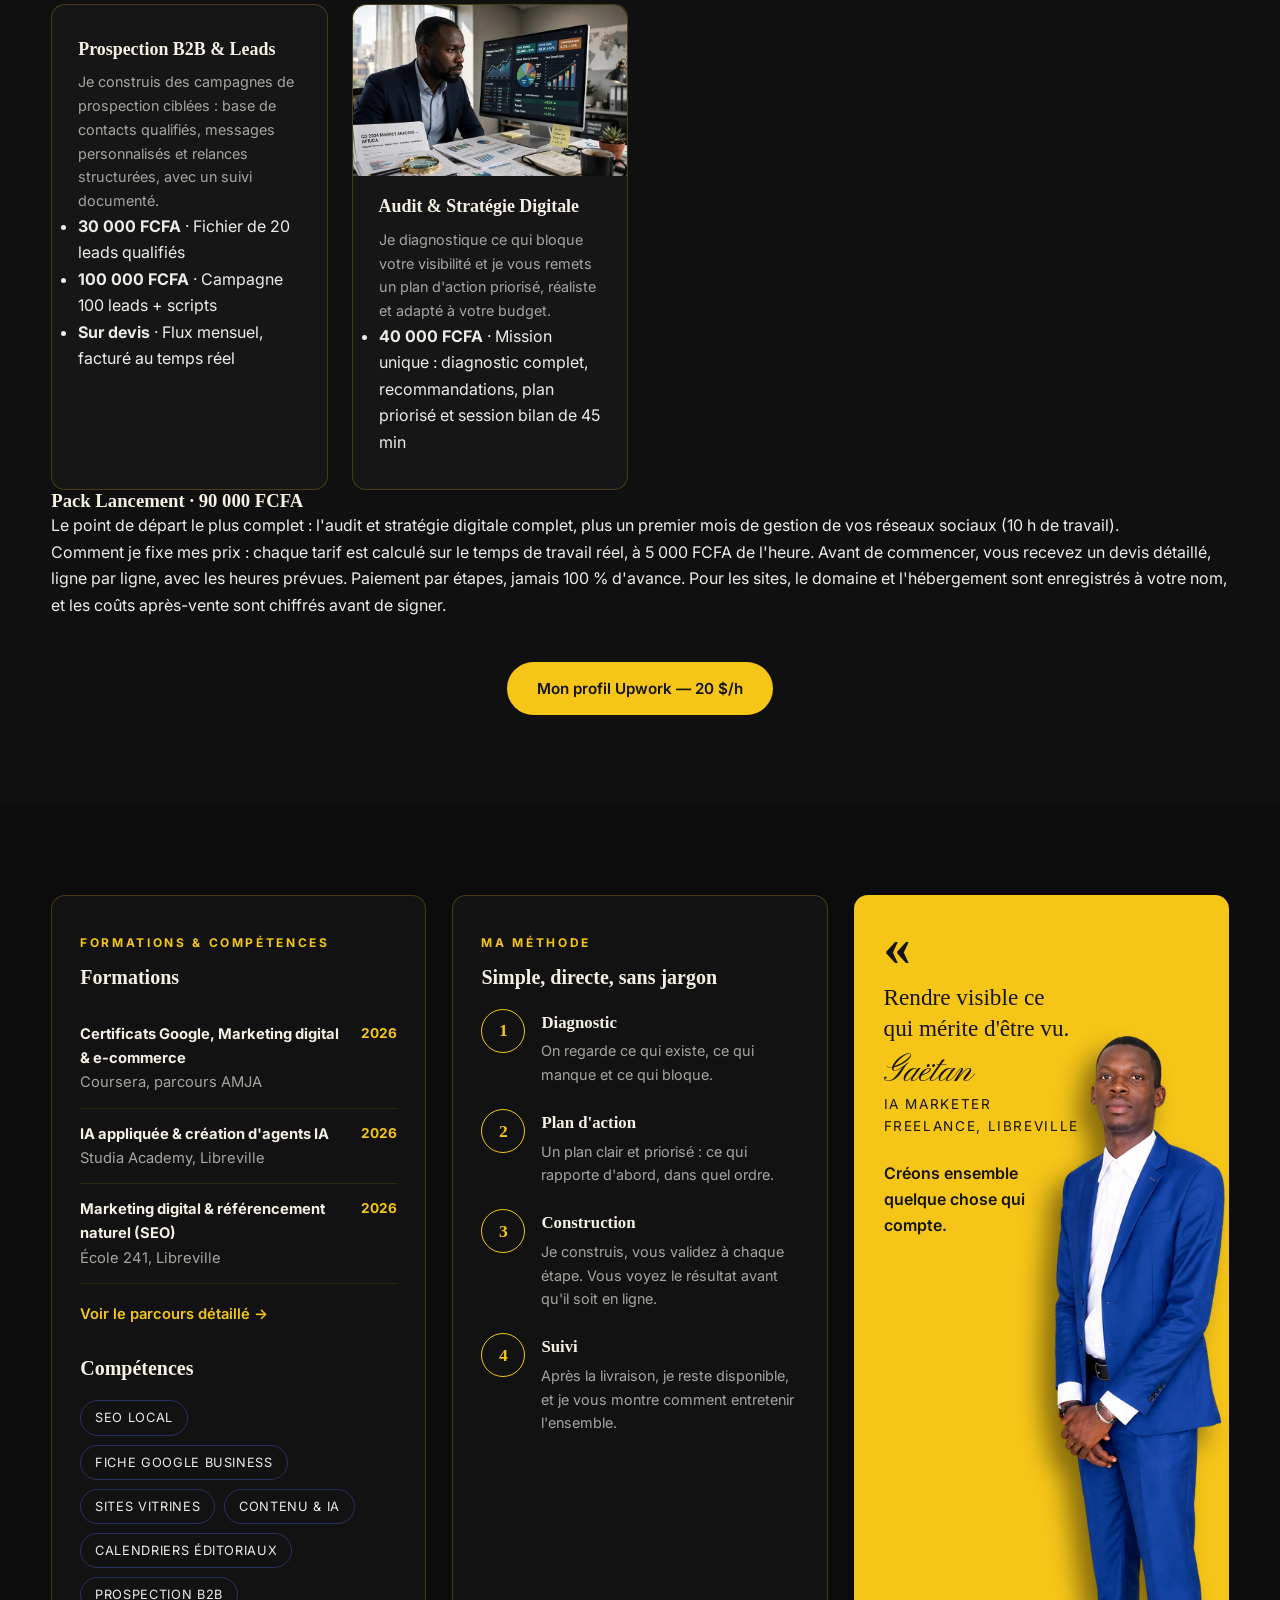
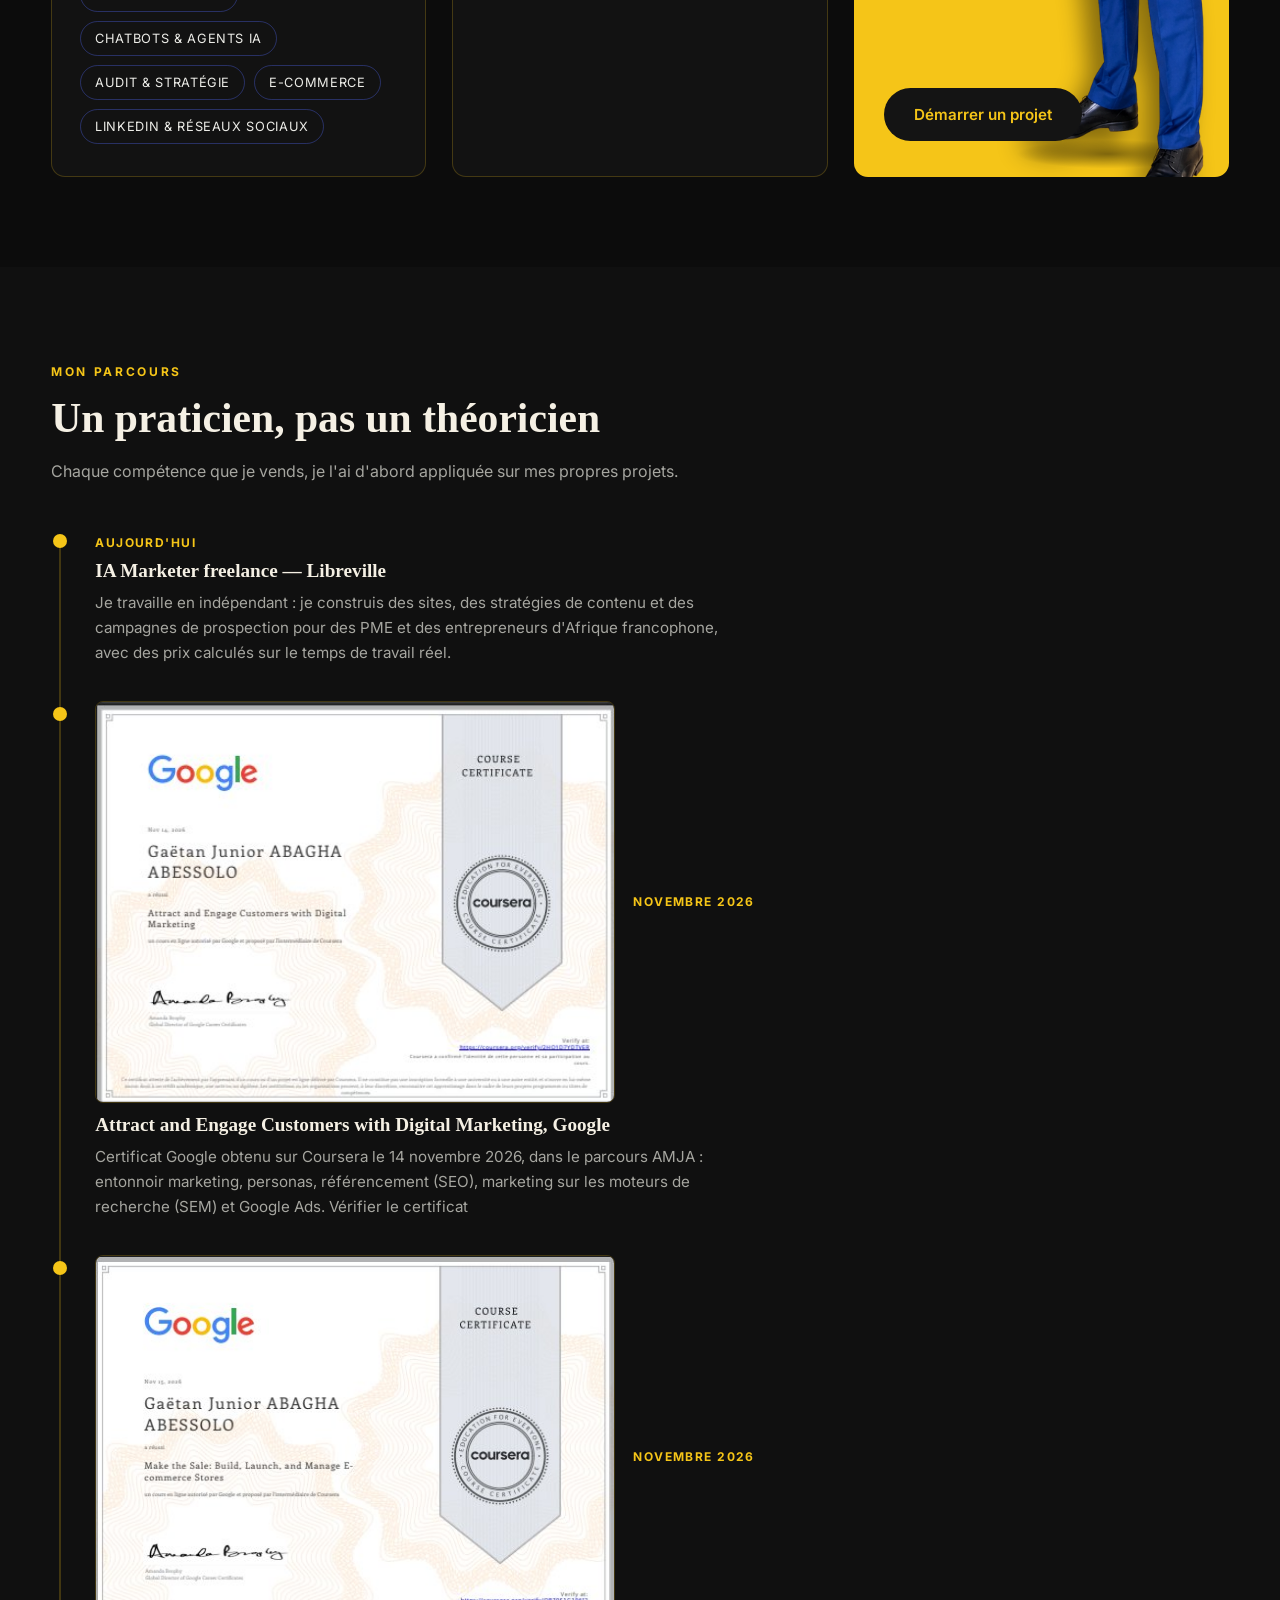
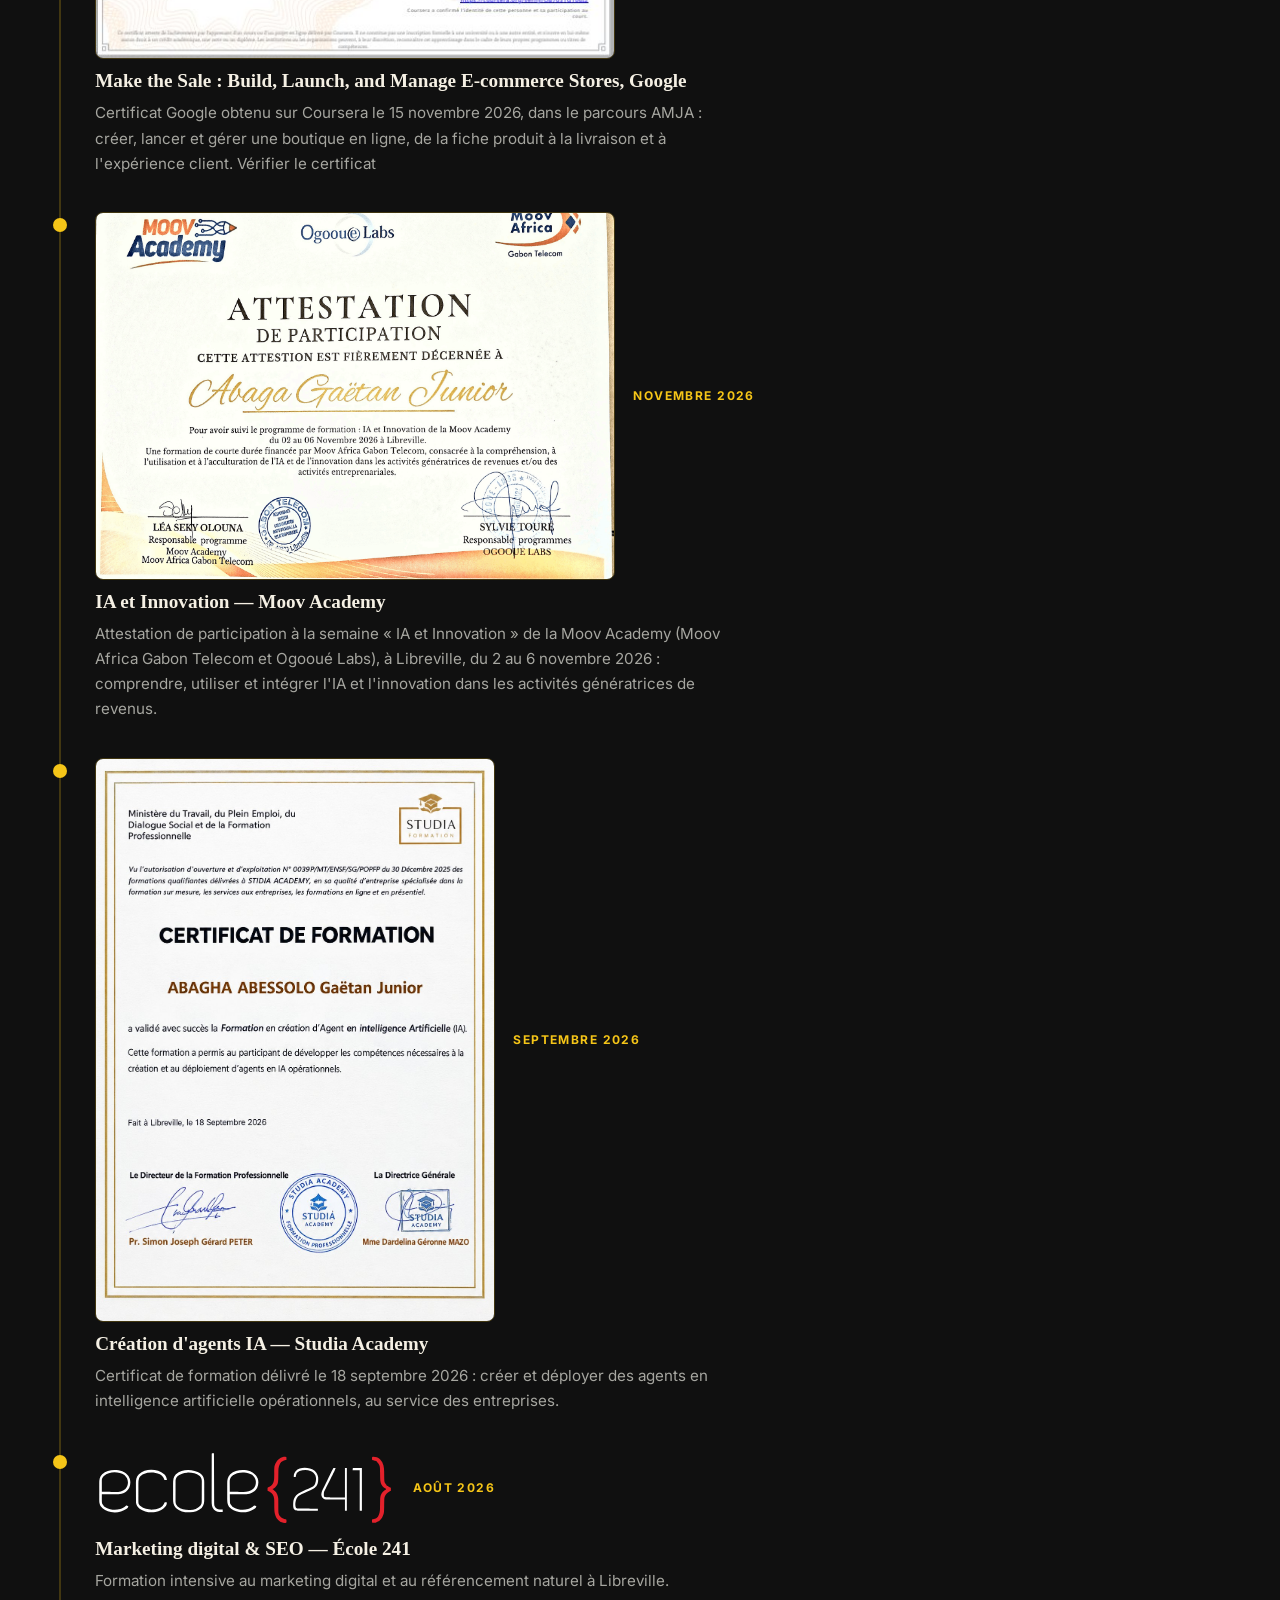
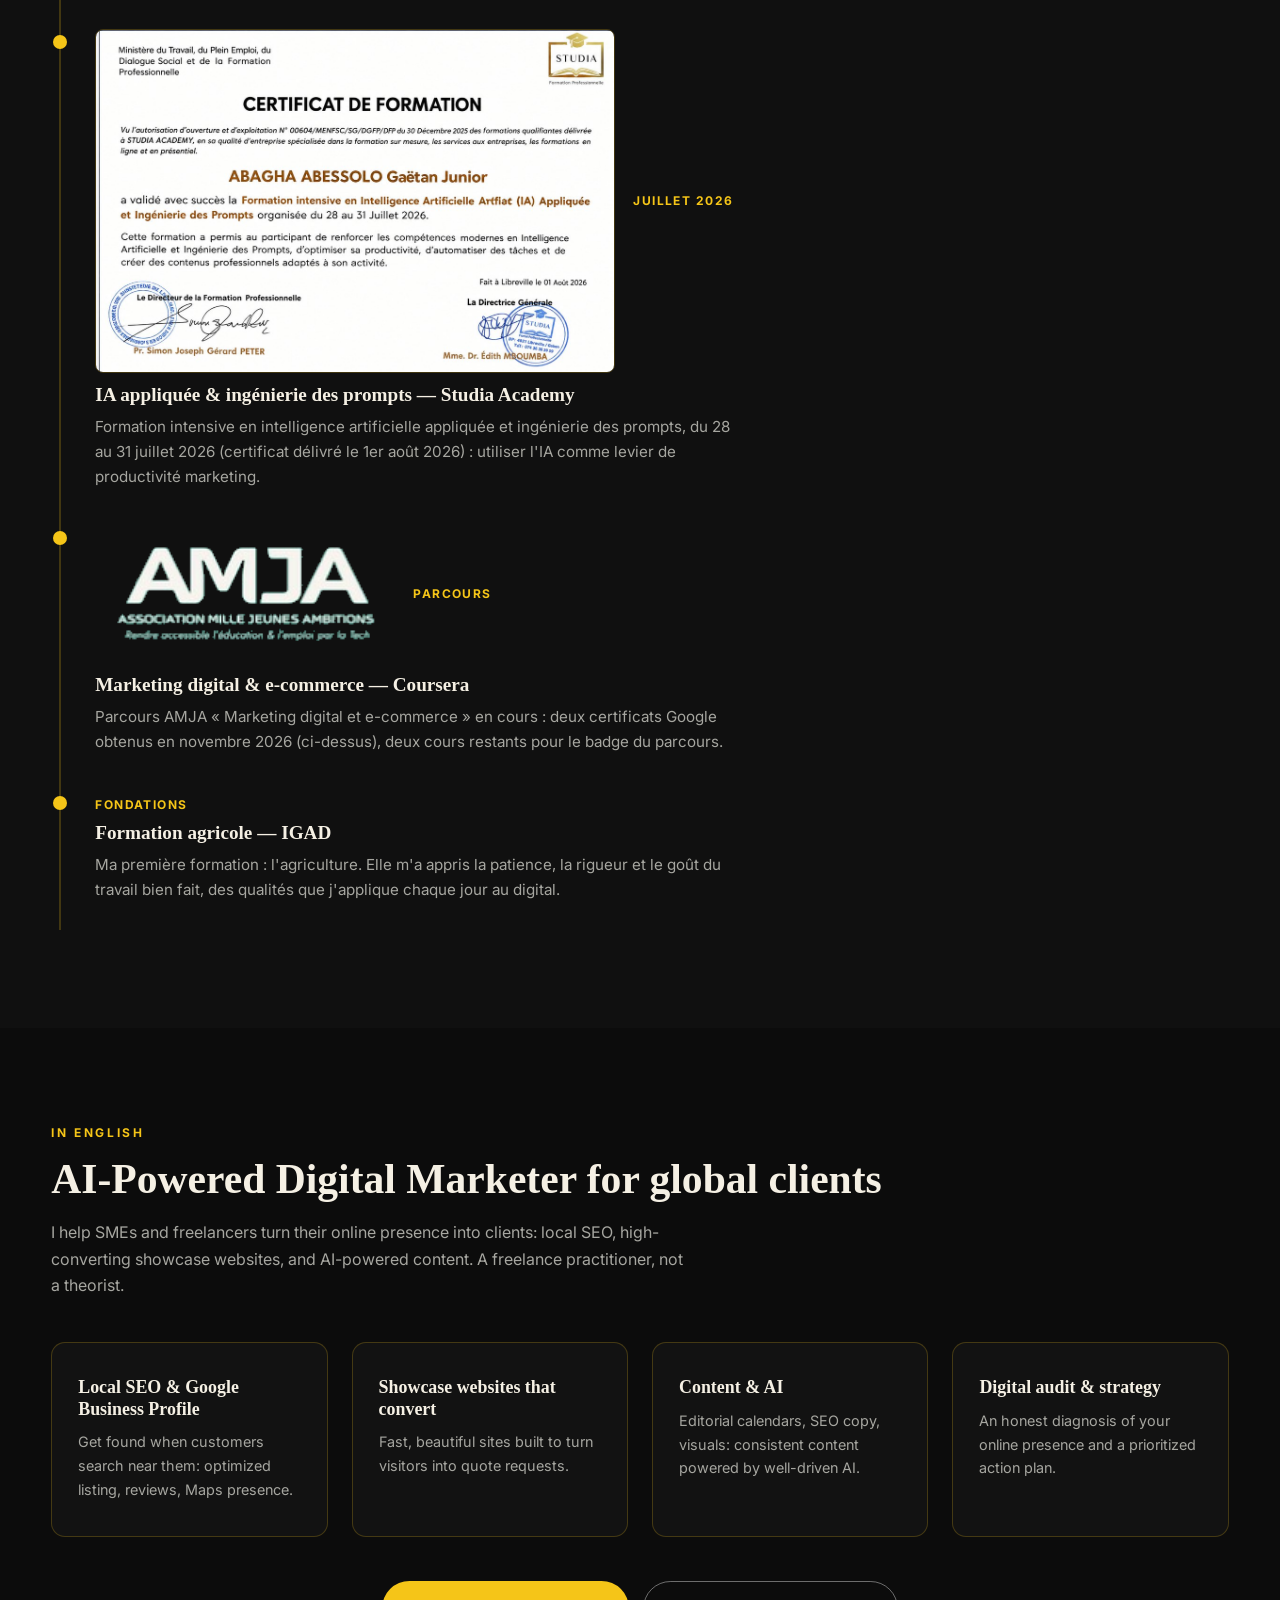
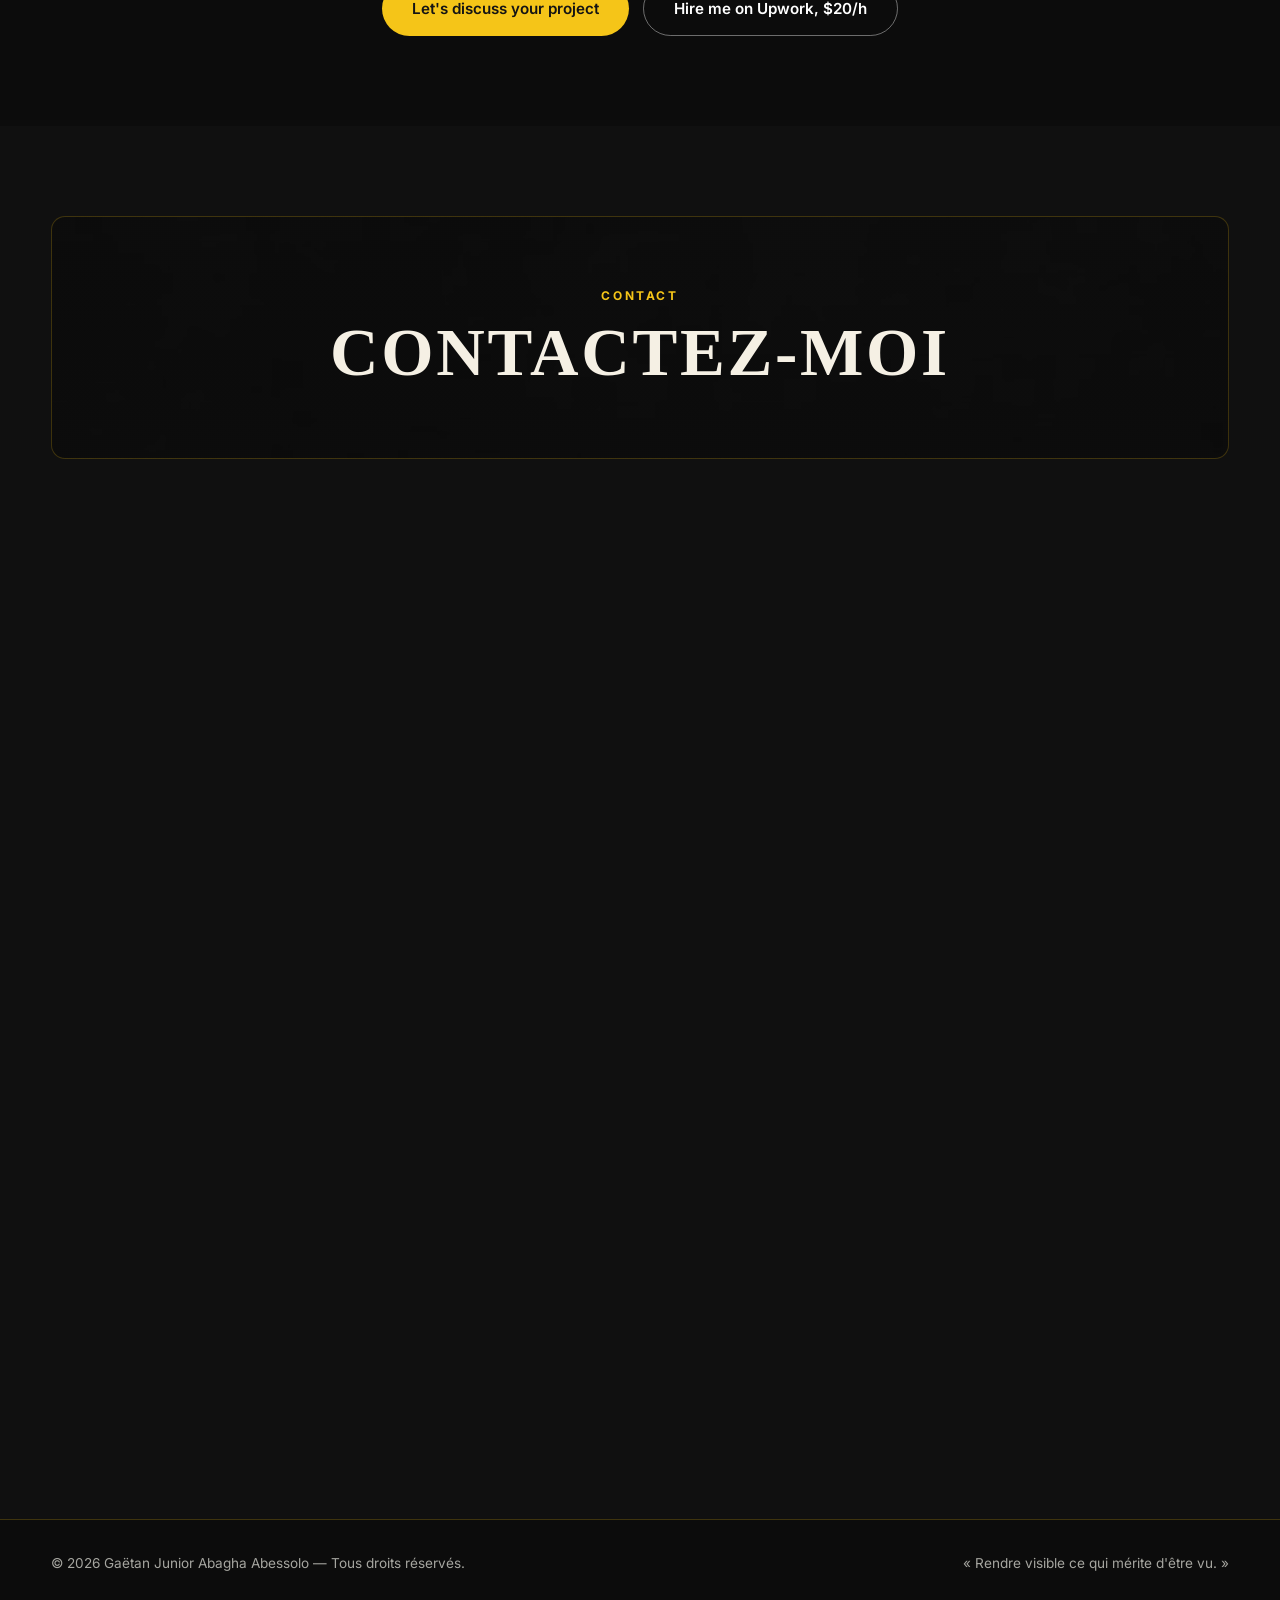
==== commit 6797b039: "Refonte positionnement freelance : services migrés, prix refondés, retrait WEHEM" ====
--- a/index.html
+++ b/index.html
@@ -13,11 +13,11 @@
 <meta charset="UTF-8">
 <meta name="viewport" content="width=device-width, initial-scale=1.0">
 <title>Gaëtan Junior Abagha Abessolo — AI-Powered Digital Marketer</title>
-<meta name="description" content="Gaëtan Junior Abagha Abessolo, AI-Powered Digital Marketer à Libreville (Gabon). Fondateur de WEHEM Digital Agency. Référencement local, sites vitrines, contenu & IA.">
+<meta name="description" content="Gaëtan Junior Abagha Abessolo, IA Marketer freelance à Libreville (Gabon). Référencement local, sites vitrines, contenu & IA, prospection B2B.">
 <meta property="og:type" content="website">
 <meta property="og:url" content="https://juniorberger.github.io/">
 <meta property="og:title" content="Gaëtan Junior Abagha Abessolo — AI-Powered Digital Marketer">
-<meta property="og:description" content="AI-Powered Digital Marketer à Libreville (Gabon). Référencement local, sites vitrines qui convertissent, contenu & IA. Fondateur de WEHEM Digital Agency.">
+<meta property="og:description" content="IA Marketer freelance à Libreville (Gabon). Référencement local, sites vitrines qui convertissent, contenu & IA, prospection B2B.">
 <meta property="og:image" content="https://juniorberger.github.io/images/portrait.webp">
 <meta name="twitter:card" content="summary_large_image">
 <meta name="twitter:title" content="Gaëtan Junior Abagha Abessolo — AI-Powered Digital Marketer">
@@ -61,7 +61,7 @@
         <p class="hero-script">Bonjour, je suis</p>
         <h1>Gaëtan Junior<br>Abagha Abessolo</h1>
         <p class="hero-titre">AI-Powered Digital Marketer</p>
-        <p class="hero-desc">Fondateur de <strong>WEHEM Digital Agency</strong>, j'aide les PME et les freelances
+        <p class="hero-desc">IA Marketer <strong>freelance</strong>, j'aide les PME et les entrepreneurs
         d'Afrique francophone à transformer leur présence en ligne en clients :
         référencement local, sites vitrines qui convertissent, contenu augmenté par l'IA.</p>
         <p class="hero-lieu">◎ Basé à Libreville, Gabon</p>
@@ -97,41 +97,35 @@
       <p class="section-head-note">Une sélection de travaux réels,<br>livrés et en ligne.</p>
     </div>
     <div class="grille-projets">
-      <a class="projet reveal" href="https://wehem-agency.github.io/" target="_blank" rel="noopener">
-        <img class="projet-img" src="images/service-sites-vitrines.webp" loading="lazy" decoding="async" alt="Site vitrine élégant affiché sur un ordinateur portable">
-        <h3>Site WEHEM Digital Agency</h3>
-        <p class="projet-cat">Site vitrine : 6 services, blog SEO, formulaire de contact</p>
-        <span class="projet-num">01 <span class="fleche">→</span></span>
-      </a>
       <a class="projet reveal" href="https://wehem-digital-agency.github.io/demo-ebene-immobilier/" target="_blank" rel="noopener">
         <img class="projet-img" src="images/tunnel-hotelier.webp" loading="lazy" decoding="async" alt="Bâtiment d'une agence immobilière">
         <h3>Maquette, agence immobilière</h3>
         <p class="projet-cat">Maquette démo : catalogue filtrable, fiches biens, WhatsApp</p>
-        <span class="projet-num">02 <span class="fleche">→</span></span>
+        <span class="projet-num">01 <span class="fleche">→</span></span>
       </a>
       <a class="projet reveal" href="https://wehem-digital-agency.github.io/demo-eclat-ivoire/" target="_blank" rel="noopener">
         <img class="projet-img" src="images/tunnel-commercante.webp" loading="lazy" decoding="async" alt="Commerçante dans son institut">
         <h3>Maquette, institut de beauté</h3>
         <p class="projet-cat">Maquette démo : prestations, réservation en ligne avec créneaux</p>
-        <span class="projet-num">03 <span class="fleche">→</span></span>
+        <span class="projet-num">02 <span class="fleche">→</span></span>
       </a>
       <a class="projet reveal" href="https://app.notion.com/p/3f47427028e781109626d03c3f8666cd" target="_blank" rel="noopener">
         <img class="projet-img" src="images/service-audit-strategie.webp" loading="lazy" decoding="async" alt="Analyse de tableaux de bord et rapports pour un audit digital">
         <h3>Guide « Diagnostic Express »</h3>
         <p class="projet-cat">Contenu : lead magnet de 10 pages, auditer sa présence en 30 minutes</p>
-        <span class="projet-num">04 <span class="fleche">→</span></span>
+        <span class="projet-num">03 <span class="fleche">→</span></span>
       </a>
       <a class="projet reveal" href="https://app.notion.com/p/3f47427028e781269b32f38be86abf69" target="_blank" rel="noopener">
         <img class="projet-img" src="images/service-contenu-ia.webp" loading="lazy" decoding="async" alt="Créatrice de contenu préparant son calendrier éditorial">
         <h3>Calendriers de contenu 30 jours</h3>
         <p class="projet-cat">Contenu : trois calendriers éditoriaux complets, textes et visuels</p>
-        <span class="projet-num">05 <span class="fleche">→</span></span>
+        <span class="projet-num">04 <span class="fleche">→</span></span>
       </a>
       <a class="projet reveal" href="https://ikwyybfr.mychariow.online" target="_blank" rel="noopener">
         <img class="projet-img" src="images/mami-watta-cover.jpg" loading="lazy" decoding="async" alt="Pochette du single Mami Watta de Kayaman du Bled">
         <h3>Boutiques en ligne Chariow</h3>
         <p class="projet-cat">E-commerce : création et configuration de boutiques de produits digitaux</p>
-        <span class="projet-num">06 <span class="fleche">→</span></span>
+        <span class="projet-num">05 <span class="fleche">→</span></span>
       </a>
     </div>
   </div>
@@ -141,30 +135,71 @@
   <div class="container">
     <span class="kicker reveal">Services freelance</span>
     <h2 class="titre-section reveal">Ce que je fais pour vous</h2>
-    <p class="sous-titre reveal">Des prestations concrètes, au service d'un seul objectif : des clients.</p>
+    <p class="sous-titre reveal">Six prestations concrètes, avec des prix calculés sur le temps de travail réel. Pas de catalogue d'agence : vous travaillez directement avec moi, du premier échange à la livraison.</p>
     <div class="grille-services">
+      <div class="service reveal">
+        <img class="service-img" src="images/service-contenu-ia.webp" loading="lazy" decoding="async" alt="Créatrice de contenu préparant son calendrier éditorial">
+        <h3>Réseaux Sociaux &amp; Contenu</h3>
+        <p>Je transforme vos réseaux en espaces actifs et réguliers : un contenu qui crée le lien avec votre audience locale, sans sacrifier votre temps.</p>
+        <ul class="prix">
+          <li><strong>20 000 FCFA</strong> · Test : audit + 3 posts démo</li>
+          <li><strong>60 000 FCFA</strong> · Pro : calendrier 30 jours + 12 visuels</li>
+          <li><strong>dès 50 000 FCFA/mois</strong> · Gestion mensuelle (10 h de travail)</li>
+        </ul>
+      </div>
       <div class="service reveal">
         <img class="service-img" src="images/service-referencement-local.webp" loading="lazy" decoding="async" alt="Fiche Google Business d'un commerce affichée sur smartphone">
         <h3>Référencement local &amp; Fiche Google</h3>
-        <p>Être trouvé quand un client cherche près de chez lui : fiche Google Business optimisée, avis clients, présence sur Maps.</p>
+        <p>J'optimise votre fiche Google Business pour apparaître quand vos clients vous cherchent, avec des avis gérés et une réputation locale qui inspire confiance.</p>
+        <ul class="prix">
+          <li><strong>15 000 FCFA</strong> · Audit de la fiche et des avis</li>
+          <li><strong>50 000 FCFA</strong> · Optimisation SEO local complète</li>
+          <li><strong>20 000 FCFA/mois</strong> · Suivi : animation et réputation</li>
+        </ul>
       </div>
       <div class="service reveal">
         <img class="service-img" src="images/service-sites-vitrines.webp" loading="lazy" decoding="async" alt="Site vitrine élégant affiché sur un ordinateur portable">
-        <h3>Sites vitrines qui convertissent</h3>
-        <p>Des sites rapides, beaux et pensés pour transformer les visiteurs en demandes de devis. Exemples ci-dessus.</p>
+        <h3>Création de Site Internet</h3>
+        <p>Je construis des sites vitrines rapides et clairs, pensés pour le mobile, qui présentent votre activité et transforment vos visiteurs en demandes.</p>
         <p style="margin-top:8px"><a href="site-vitrine/" style="color:var(--or);font-weight:600;text-decoration:none">Découvrir « Mami Watta », le single de Kayaman du Bled →</a></p>
-      </div>
-      <div class="service reveal">
-        <img class="service-img" src="images/service-contenu-ia.webp" loading="lazy" decoding="async" alt="Créatrice de contenu préparant son calendrier éditorial">
-        <h3>Contenu &amp; IA</h3>
-        <p>Calendriers éditoriaux, textes optimisés SEO, visuels : du contenu régulier sans y passer vos journées, grâce à l'IA bien pilotée.</p>
+        <ul class="prix">
+          <li><strong>50 000 FCFA</strong> · Landing page express</li>
+          <li><strong>125 000 à 175 000 FCFA</strong> · Site vitrine complet, selon le nombre de pages</li>
+          <li><strong>dès 20 000 FCFA/mois</strong> · Maintenance et optimisation</li>
+        </ul>
+      </div>
+      <div class="service reveal">
+        <h3>WhatsApp &amp; Chatbots IA</h3>
+        <p>Je mets en place des réponses automatiques sur WhatsApp, questions fréquentes et prise de rendez-vous, pour ne perdre aucun client, même la nuit.</p>
+        <ul class="prix">
+          <li><strong>60 000 FCFA</strong> · Bot FAQ sur mesure</li>
+          <li><strong>100 000 FCFA</strong> · Tunnel de prise de rendez-vous</li>
+          <li><strong>10 000 FCFA/mois</strong> · Maintenance et ajustements</li>
+        </ul>
+      </div>
+      <div class="service reveal">
+        <h3>Prospection B2B &amp; Leads</h3>
+        <p>Je construis des campagnes de prospection ciblées : base de contacts qualifiés, messages personnalisés et relances structurées, avec un suivi documenté.</p>
+        <ul class="prix">
+          <li><strong>30 000 FCFA</strong> · Fichier de 20 leads qualifiés</li>
+          <li><strong>100 000 FCFA</strong> · Campagne 100 leads + scripts</li>
+          <li><strong>Sur devis</strong> · Flux mensuel, facturé au temps réel</li>
+        </ul>
       </div>
       <div class="service reveal">
         <img class="service-img" src="images/service-audit-strategie.webp" loading="lazy" decoding="async" alt="Analyse de tableaux de bord et rapports pour un audit digital">
-        <h3>Audit &amp; Stratégie digitale</h3>
-        <p>Un diagnostic honnête de votre présence en ligne et un plan d'action priorisé : ce qui rapporte d'abord.</p>
-      </div>
-    </div>
+        <h3>Audit &amp; Stratégie Digitale</h3>
+        <p>Je diagnostique ce qui bloque votre visibilité et je vous remets un plan d'action priorisé, réaliste et adapté à votre budget.</p>
+        <ul class="prix">
+          <li><strong>40 000 FCFA</strong> · Mission unique : diagnostic complet, recommandations, plan priorisé et session bilan de 45 min</li>
+        </ul>
+      </div>
+    </div>
+    <div class="pack-lancement reveal">
+      <h3>Pack Lancement · 90 000 FCFA</h3>
+      <p>Le point de départ le plus complet : l'audit et stratégie digitale complet, plus un premier mois de gestion de vos réseaux sociaux (10 h de travail).</p>
+    </div>
+    <p class="tarifs-note reveal">Comment je fixe mes prix : chaque tarif est calculé sur le temps de travail réel, à 5 000 FCFA de l'heure. Avant de commencer, vous recevez un devis détaillé, ligne par ligne, avec les heures prévues. Paiement par étapes, jamais 100 % d'avance. Pour les sites, le domaine et l'hébergement sont enregistrés à votre nom, et les coûts après-vente sont chiffrés avant de signer.</p>
     <div class="centre reveal">
       <a class="btn btn--or" href="https://www.upwork.com/freelancers/~0172870caa1b74c780" target="_blank" rel="noopener">Mon profil Upwork — 20 $/h</a>
     </div>
@@ -224,7 +259,7 @@
         <span class="citation-guillemet">«</span>
         <p class="citation-texte">Rendre visible ce qui mérite d'être vu.</p>
         <p class="citation-signature">Gaëtan</p>
-        <p class="citation-role">Fondateur, WEHEM Digital Agency</p>
+        <p class="citation-role">IA Marketer freelance, Libreville</p>
         <p class="citation-cta">Créons ensemble quelque chose qui compte.</p>
         <a class="btn btn--sombre" href="https://wa.me/24107915531" target="_blank" rel="noopener">Démarrer un projet</a>
         <img class="citation-photo" src="images/portrait-costume.png" loading="lazy" decoding="async" alt="Gaëtan Junior Abagha Abessolo en costume bleu, debout">
@@ -241,9 +276,8 @@
     <div class="timeline">
       <div class="etape reveal">
         <span class="etape-date">Aujourd'hui</span>
-        <h3>Fondateur — WEHEM Digital Agency</h3>
-        <p>Mon agence de marketing digital à Libreville : « Nous faisons renaître vos marques. »
-        J'y construis des sites, des stratégies de contenu et des systèmes d'acquisition pour des PME africaines.</p>
+        <h3>IA Marketer freelance — Libreville</h3>
+        <p>Je travaille en indépendant : je construis des sites, des stratégies de contenu et des campagnes de prospection pour des PME et des entrepreneurs d'Afrique francophone, avec des prix calculés sur le temps de travail réel.</p>
       </div>
       <div class="etape reveal">
         <div class="etape-head">
@@ -315,7 +349,7 @@
   <div class="container">
     <span class="kicker reveal">In English</span>
     <h2 class="titre-section reveal">AI-Powered Digital Marketer for global clients</h2>
-    <p class="sous-titre reveal">I help SMEs and freelancers turn their online presence into clients: local SEO, high-converting showcase websites, and AI-powered content. Founder of <strong>WEHEM Digital Agency</strong>, a practitioner, not a theorist.</p>
+    <p class="sous-titre reveal">I help SMEs and freelancers turn their online presence into clients: local SEO, high-converting showcase websites, and AI-powered content. A freelance practitioner, not a theorist.</p>
     <div class="grille-services">
       <div class="service reveal">
         <h3>Local SEO &amp; Google Business Profile</h3>
@@ -374,7 +408,6 @@
         <div class="suivez-liens">
           <a class="suivez-btn" href="https://www.linkedin.com/in/ga%C3%ABtan-junior-abagha-abessolo-7a0b511a5" target="_blank" rel="noopener" aria-label="Mon profil LinkedIn"><img src="images/logo-linkedin.png" loading="lazy" decoding="async" alt="LinkedIn"></a>
           <a class="suivez-btn" href="https://www.upwork.com/freelancers/~0172870caa1b74c780" target="_blank" rel="noopener" aria-label="Mon profil Upwork"><img src="images/logo-upwork.png" loading="lazy" decoding="async" alt="Upwork"></a>
-          <a class="suivez-btn" href="https://wehem-agency.github.io/" target="_blank" rel="noopener" aria-label="Site de WEHEM Digital Agency"><img src="images/logo-wehem.png" loading="lazy" decoding="async" alt="WEHEM Digital Agency"></a>
         </div>
         <p class="dispo-ligne">● Disponible pour des missions freelance</p>
       </div>
@@ -400,6 +433,8 @@
               <option>Référencement / Fiche Google</option>
               <option>Contenu &amp; réseaux sociaux</option>
               <option>Audit de ma présence en ligne</option>
+              <option>Chatbot WhatsApp / IA</option>
+              <option>Prospection B2B</option>
               <option>Autre projet</option>
             </select>
           </div>
